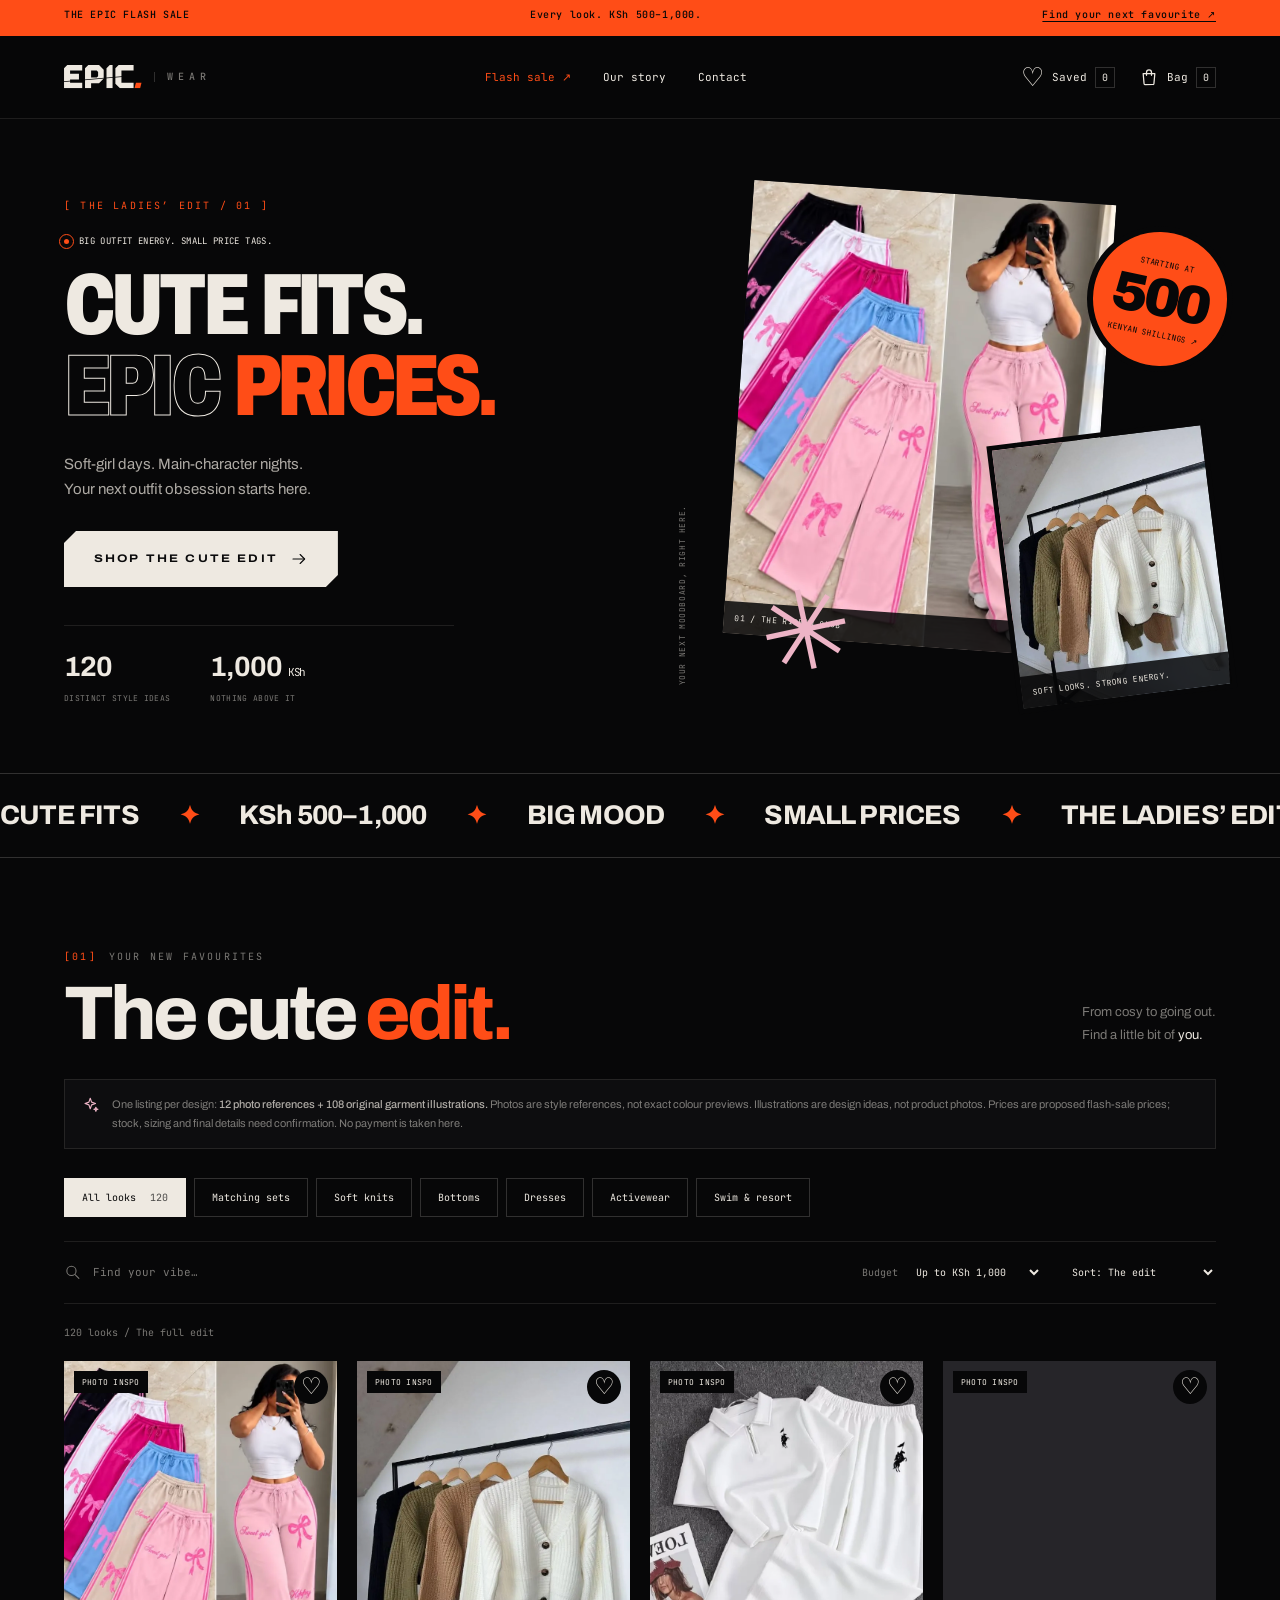
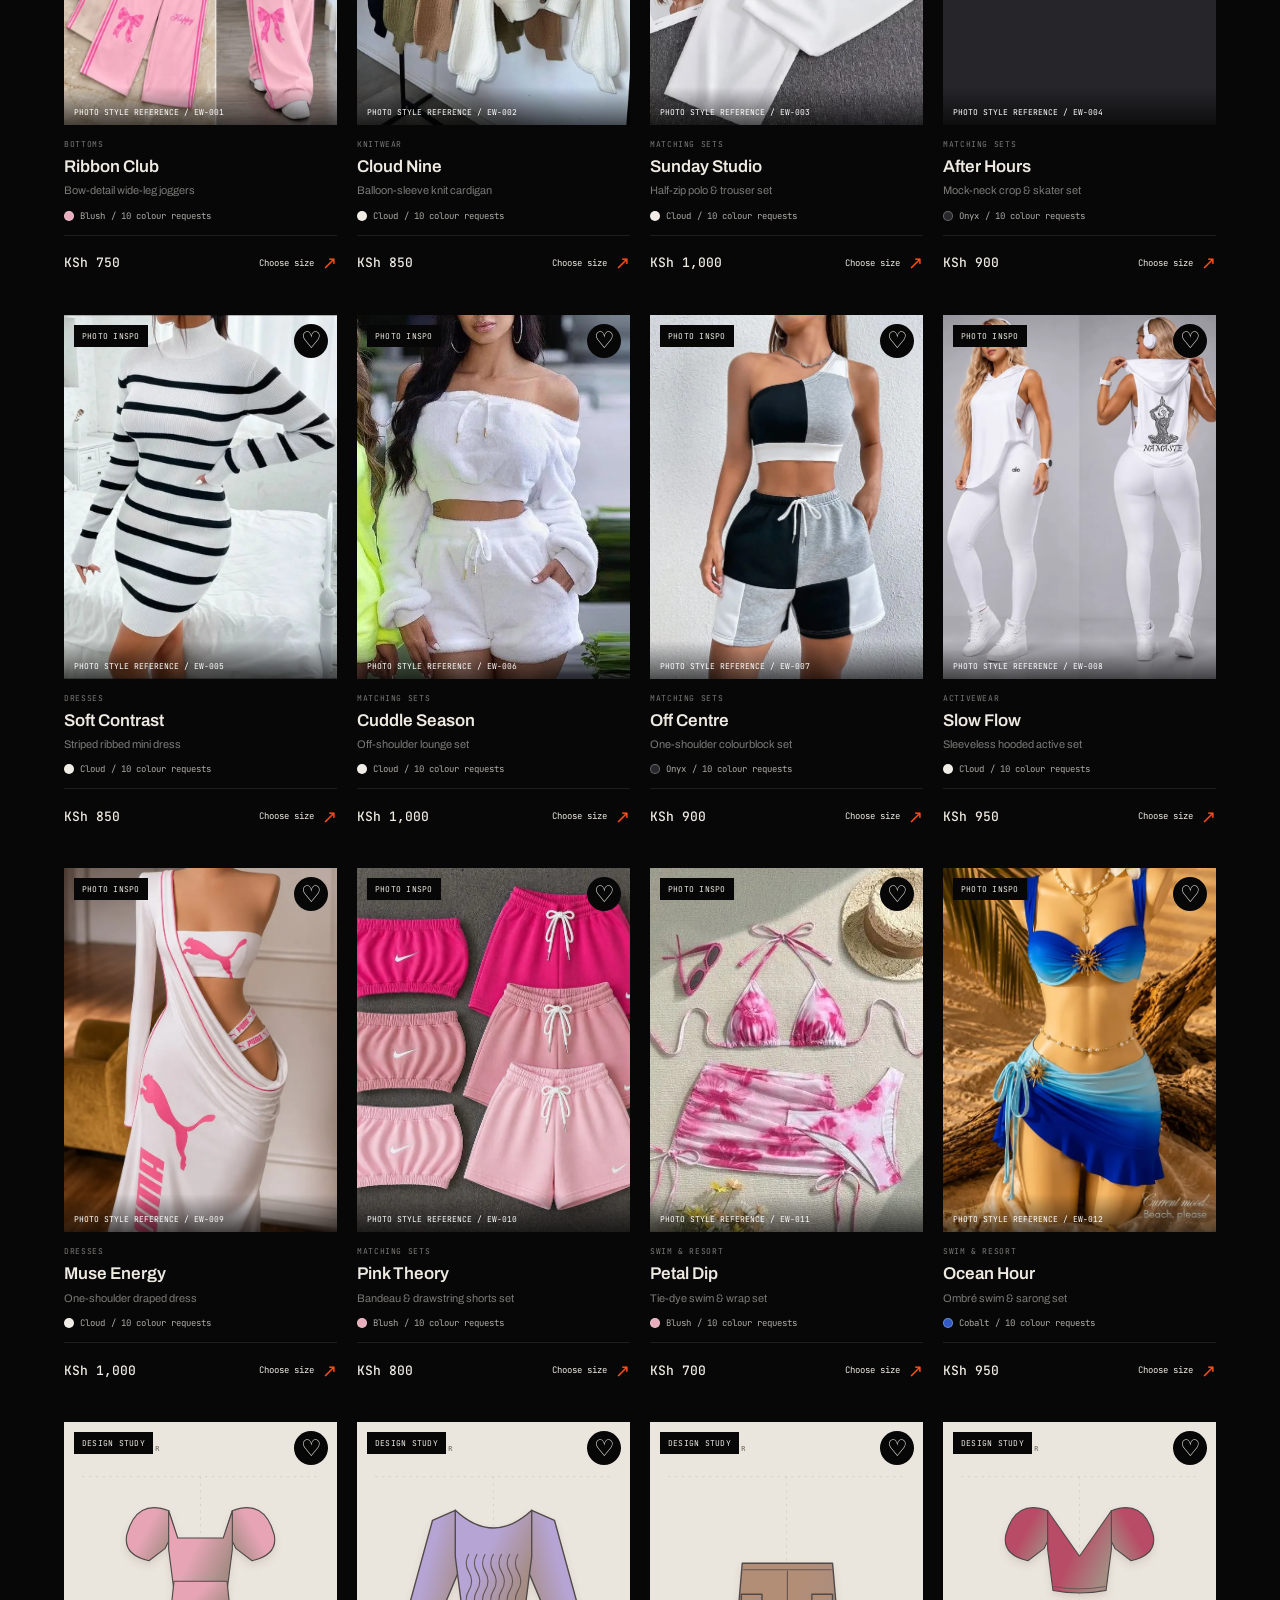
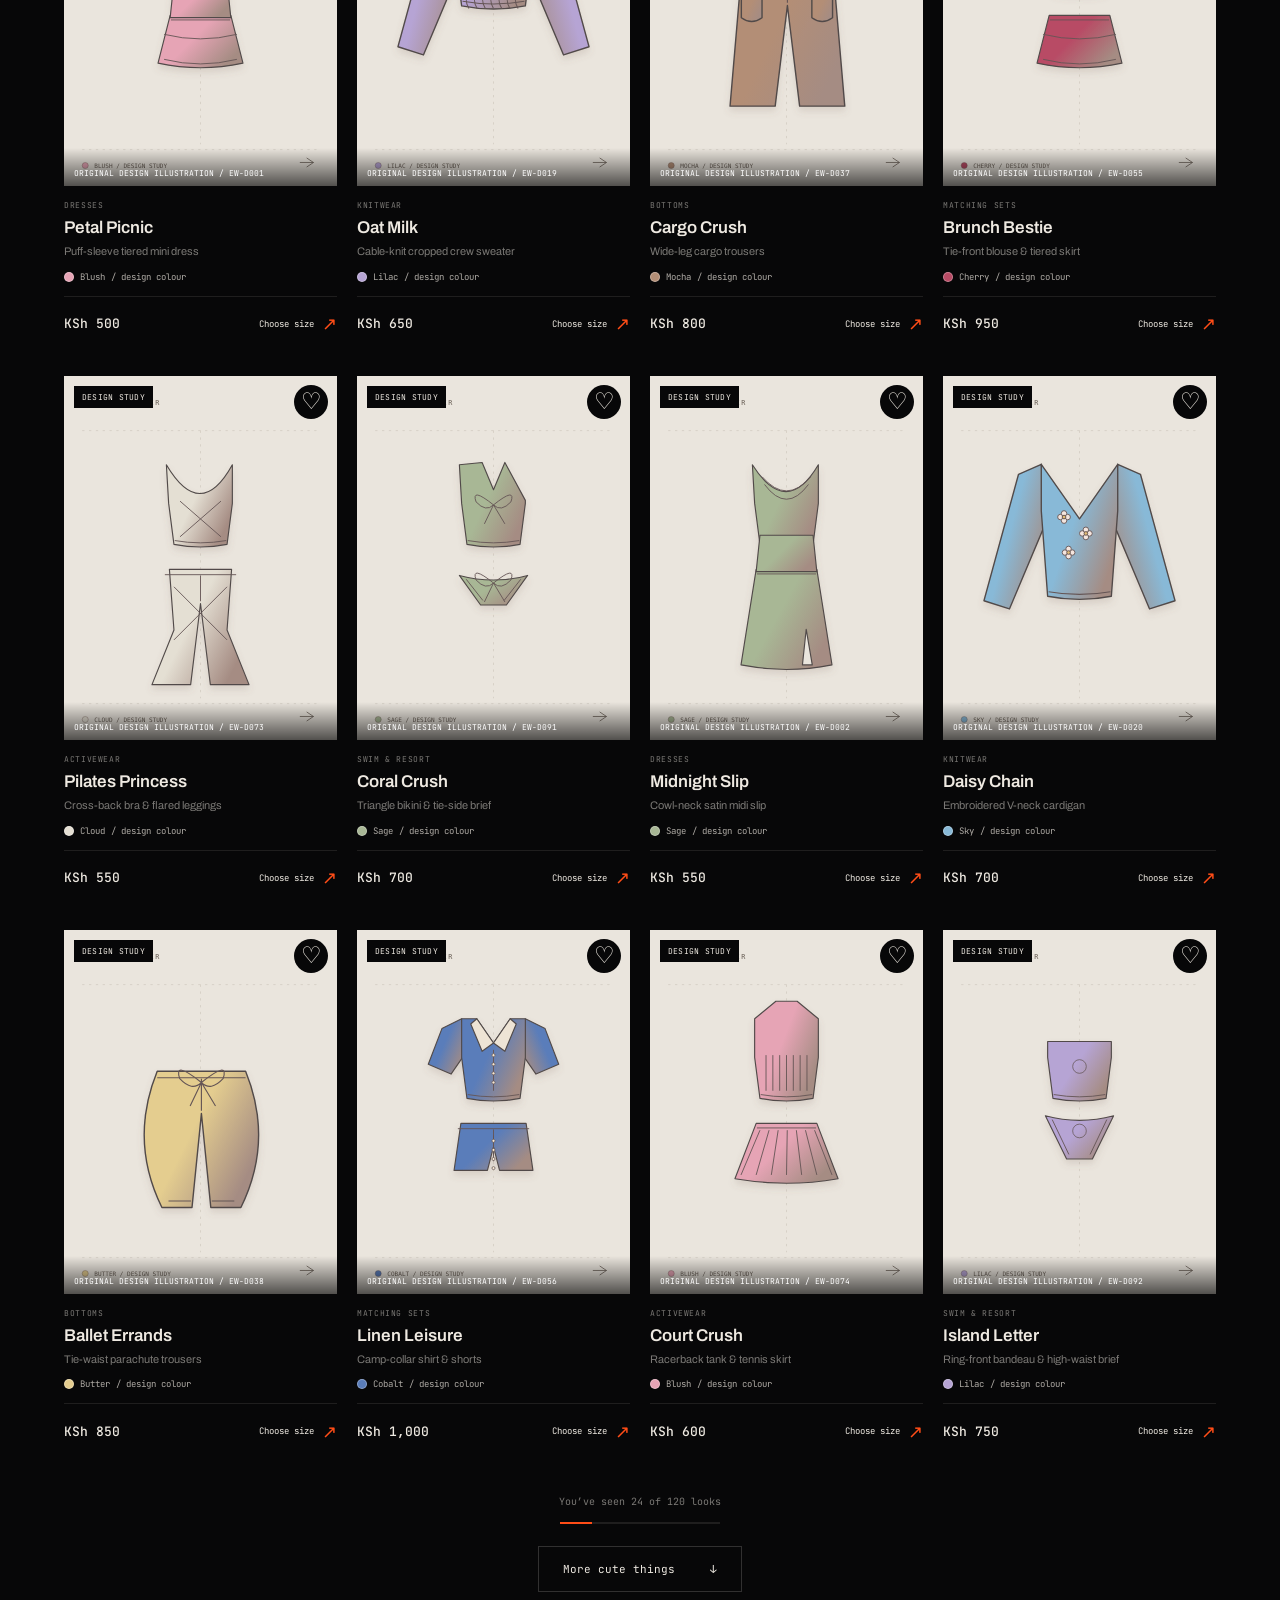
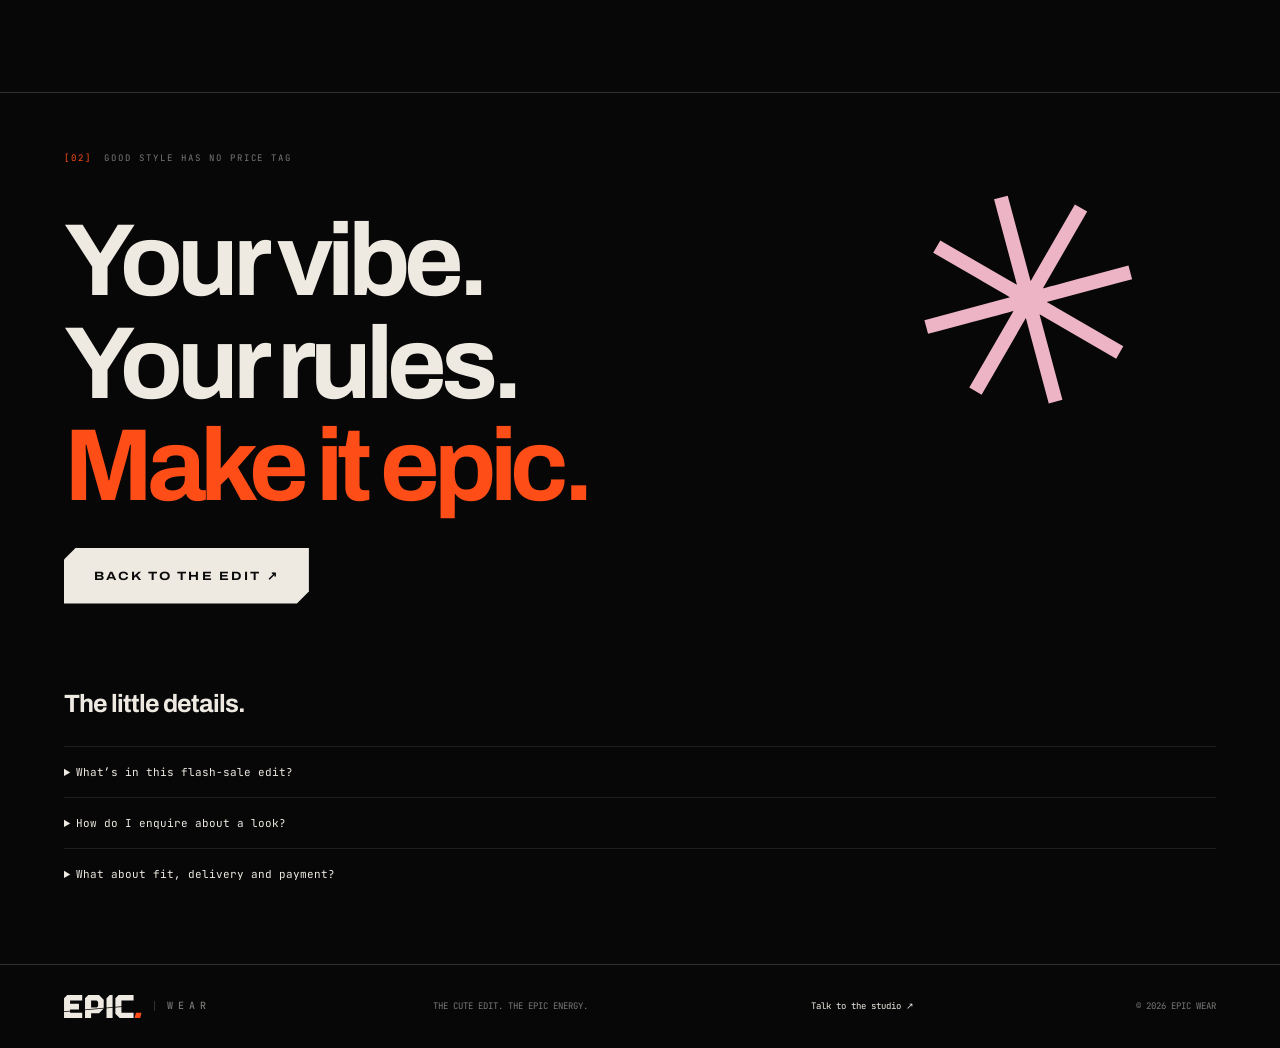
==== flash-sale.html @ 22444a65 "Build flash-sale edit with 120 distinct designs and grouped colour options Co-authored-by: arena-age" ====
<!doctype html>
<html lang="en">
<head>
<meta charset="utf-8"><meta name="viewport" content="width=device-width, initial-scale=1, viewport-fit=cover">
<title>Flash Sale — The Cute Edit | EPIC WEAR</title>
<meta name="description" content="Meet The Cute Edit: 120 distinct ladies’ outfit inspirations, all KSh 500–1,000. Matching sets, soft knits, dresses and sunshine-ready looks by EPIC WEAR.">
<meta name="theme-color" content="#070708"><meta name="color-scheme" content="dark">
<meta property="og:title" content="The Cute Edit — EPIC WEAR Flash Sale"><meta property="og:description" content="Big outfit energy. Small price tags. Explore 120 distinct styles from KSh 500 to 1,000."><meta property="og:image" content="assets/img/sale/inspo-1.webp">
<link rel="icon" href="assets/favicon.svg" type="image/svg+xml">
<link rel="preload" href="assets/fonts/archivo-variable.woff2" as="font" type="font/woff2" crossorigin>
<link rel="preload" href="assets/fonts/jetbrains-mono-400.woff2" as="font" type="font/woff2" crossorigin>
<link rel="stylesheet" href="assets/css/style.css"><link rel="stylesheet" href="assets/css/flash-sale.css">
<script src="assets/js/flash-sale.js" defer></script>
</head>
<body class="sale-page">
<a class="skip-link" href="#shop">Skip to the collection</a>
<svg class="sprite" aria-hidden="true" focusable="false" width="0" height="0">
  <defs>
    <!-- EPIC glyphs: angular slab letters with a signature top-left chamfer -->
    <path id="g-e" fill="currentColor" d="M14 0H78V24H26V38H64V62H26V76H78V100H0V14Z"/>
    <path id="g-p" fill="currentColor" fill-rule="evenodd" d="M104 0H150L170 20V58L150 78H116V100H90V14Z M116 24V54H140L146 48V30L140 24Z"/>
    <path id="g-i" fill="currentColor" d="M196 0H208V100H182V14Z"/>
    <path id="g-c" fill="currentColor" d="M234 0H298V24H246V76H298V100H240L220 80V14Z"/>
    <path id="g-dot" d="M308 76H332L326 100H302Z"/>

    <!-- The diagonal "cut" that slices through the wordmark -->
    <mask id="epic-cut" maskUnits="userSpaceOnUse" x="-20" y="-20" width="380" height="140">
      <rect x="-20" y="-20" width="380" height="140" fill="#fff"/>
      <path d="M-20 71L352 39V42.2L-20 74.2Z" fill="#000"/>
    </mask>
    <!-- Glyph-shaped mask used for the light sweep -->
    <mask id="epic-glyphs" maskUnits="userSpaceOnUse" x="-20" y="-20" width="380" height="140">
      <g color="#fff"><use href="#g-e"/><use href="#g-p"/><use href="#g-i"/><use href="#g-c"/></g>
    </mask>
    <linearGradient id="epic-sweep-grad" x1="0" y1="0" x2="1" y2="0">
      <stop offset="0" stop-color="#fff" stop-opacity="0"/>
      <stop offset=".5" stop-color="#fff" stop-opacity=".95"/>
      <stop offset="1" stop-color="#fff" stop-opacity="0"/>
    </linearGradient>

    <symbol id="epic-logo" viewBox="0 0 334 100">
      <g mask="url(#epic-cut)"><use href="#g-e"/><use href="#g-p"/><use href="#g-i"/><use href="#g-c"/></g>
      <use href="#g-dot" fill="#FF4D17"/>
    </symbol>
  </defs>

  <!-- ICON SYSTEM · 24px grid · 1.5 stroke · rounded joins -->
  <symbol id="i-bag" viewBox="0 0 24 24"><path d="M5 8h14l-1.1 12.1a1 1 0 0 1-1 .9H7.1a1 1 0 0 1-1-.9L5 8Z"/><path d="M9 10V6.5a3 3 0 0 1 6 0V10"/></symbol>
  <symbol id="i-shirt" viewBox="0 0 24 24"><path d="M8.5 3.5 4 5.5 2 10l3 1.5 1.5-1V20.5h11V10.5l1.5 1 3-1.5-2-4.5-4.5-2c-.4 1.6-1.8 2.8-3.5 2.8S8.9 5.1 8.5 3.5Z"/></symbol>
  <symbol id="i-bell" viewBox="0 0 24 24"><path d="M6 16.5V11a6 6 0 1 1 12 0v5.5l1.5 2h-15l1.5-2Z"/><path d="M10 20.5a2 2 0 0 0 4 0"/></symbol>
  <symbol id="i-mail" viewBox="0 0 24 24"><rect x="3" y="5" width="18" height="14" rx="1.5"/><path d="m3.5 6.5 8.5 6.5 8.5-6.5"/></symbol>
  <symbol id="i-phone" viewBox="0 0 24 24"><rect x="6.5" y="2.5" width="11" height="19" rx="2.2"/><path d="M10.5 18.5h3"/></symbol>
  <symbol id="i-pin" viewBox="0 0 24 24"><path d="M12 21s-7-6.2-7-12a7 7 0 0 1 14 0c0 5.8-7 12-7 12Z"/><circle cx="12" cy="9" r="2.5"/></symbol>
  <symbol id="i-cart" viewBox="0 0 24 24"><path d="M2.5 3.5h2.8l2.4 11.5h10.6l2.2-8H6.1"/><circle cx="9" cy="19.5" r="1.3"/><circle cx="17" cy="19.5" r="1.3"/></symbol>
  <symbol id="i-spark" viewBox="0 0 24 24"><path d="m11 3 1.8 5.2L18 10l-5.2 1.8L11 17l-1.8-5.2L4 10l5.2-1.8L11 3Z"/><path d="m18.5 15 .7 2 2 .7-2 .7-.7 2-.7-2-2-.7 2-.7.7-2Z"/></symbol>
  <symbol id="i-arrow" viewBox="0 0 24 24"><path d="M4 12h15"/><path d="m13.5 6 6 6-6 6"/></symbol>
  <symbol id="i-arrow-up" viewBox="0 0 24 24"><path d="M12 20V5"/><path d="m6 10.5 6-6 6 6"/></symbol>
  <symbol id="i-close" viewBox="0 0 24 24"><path d="M5 5l14 14M19 5 5 19"/></symbol>
  <symbol id="i-check" viewBox="0 0 24 24"><path d="m5 12.5 4.5 4.5L19 7.5"/></symbol>
  <symbol id="i-instagram" viewBox="0 0 24 24"><rect x="3" y="3" width="18" height="18" rx="5"/><circle cx="12" cy="12" r="4"/><circle cx="17.3" cy="6.7" r=".6" fill="currentColor"/></symbol>
  <symbol id="i-tiktok" viewBox="0 0 24 24"><path d="M14 3v11.5a3.5 3.5 0 1 1-3.5-3.5"/><path d="M14 3c.5 2.7 2.4 4.5 5 4.7"/></symbol>
  <symbol id="i-facebook" viewBox="0 0 24 24"><path d="M14.5 21v-8h2.7l.4-3.2h-3.1V7.9c0-.9.3-1.6 1.6-1.6h1.7V3.4a22 22 0 0 0-2.5-.1c-2.5 0-4.1 1.5-4.1 4.2v2.3H8.4V13h2.8v8"/></symbol>
  <symbol id="i-x" viewBox="0 0 24 24"><path d="M4 4h4.4L20 20h-4.4L4 4Z"/><path d="M19.6 4l-6.5 7.1M10.9 12.9 4.4 20"/></symbol>
</svg>
<div class="sale-announcement" role="region" aria-label="Flash sale announcement"><span>THE EPIC FLASH SALE</span><span>Every look. KSh 500–1,000.</span><a href="#shop">Find your next favourite ↗</a></div>
<header class="sale-nav">
 <div class="container sale-nav__inner">
  <a href="index.html" class="nav__logo" aria-label="EPIC WEAR home"><svg class="nav__mark" viewBox="0 0 334 100" aria-hidden="true"><use href="#epic-logo"/></svg><span class="nav__wear">WEAR</span></a>
  <nav aria-label="Primary"><a class="active" href="#shop">Flash sale <span>↗</span></a><a href="index.html#about">Our story</a><a href="index.html#contact">Contact</a></nav>
  <div class="sale-nav__actions"><button id="savedToggle" disabled aria-labelledby="savedLabel savedCount" aria-pressed="false"><span aria-hidden="true">♡</span><span class="action-label" id="savedLabel">Saved</span> <span id="savedCount">0</span></button><button id="bagOpen" disabled aria-haspopup="dialog"><svg class="icon" aria-hidden="true"><use href="#i-bag"/></svg><span class="action-label">Bag</span><span id="bagCount">0</span></button></div>
 </div>
</header>
<main>
<section class="sale-hero container" aria-labelledby="saleTitle">
 <div class="sale-hero__copy">
  <p class="eyebrow"><span>[ THE LADIES’ EDIT / 01 ]</span></p>
  <div class="sale-kicker"><span class="pulse-dot" aria-hidden="true"></span> BIG OUTFIT ENERGY. SMALL PRICE TAGS.</div>
  <h1 id="saleTitle">CUTE FITS.<br><span class="outline">EPIC</span> <em>PRICES.</em></h1>
  <p class="sale-hero__text">Soft-girl days. Main-character nights.<br>Your next outfit obsession starts here.</p>
  <a class="btn btn--primary" href="#shop"><span class="btn__inner">Shop the cute edit <svg class="icon" aria-hidden="true"><use href="#i-arrow"/></svg></span></a>
  <div class="hero-facts"><div><strong data-catalog-count>120</strong><span>DISTINCT STYLE IDEAS</span></div><div><strong>1,000<span> KSh</span></strong><span>NOTHING ABOVE IT</span></div></div>
 </div>
 <div class="sale-hero__visual" role="group" aria-label="Outfit inspiration from the cute edit">
  <figure class="hero-photo hero-photo--main"><img src="assets/img/sale/inspo-1.webp" alt="Pink bow-detail wide-leg joggers outfit inspiration" fetchpriority="high" width="736" height="920"><figcaption>01 / THE RIBBON CLUB</figcaption></figure>
  <figure class="hero-photo hero-photo--small"><img src="assets/img/sale/inspo-2.webp" alt="Soft cropped knit cardigans in neutral tones" width="736" height="981"><figcaption>SOFT LOOKS. STRONG ENERGY.</figcaption></figure>
  <div class="price-stamp"><span>STARTING AT</span><strong>500</strong><span>KENYAN SHILLINGS ↗</span></div>
  <span class="visual-note">YOUR NEXT MOODBOARD, RIGHT HERE.</span>
  <span class="hero-star" aria-hidden="true">✳</span>
 </div>
</section>
<div class="sale-ticker" role="img" aria-label="All looks KSh 500 to 1,000"><div aria-hidden="true">CUTE FITS <b>✦</b> KSh 500–1,000 <b>✦</b> BIG MOOD <b>✦</b> SMALL PRICES <b>✦</b> THE LADIES’ EDIT <b>✦</b> CUTE FITS <b>✦</b> KSh 500–1,000 <b>✦</b> BIG MOOD <b>✦</b> SMALL PRICES <b>✦</b></div></div>
<section class="sale-shop container" id="shop" aria-labelledby="shopTitle">
 <div class="shop-heading"><div><p class="eyebrow"><span>[01]</span> YOUR NEW FAVOURITES</p><h2 id="shopTitle">The cute <em>edit.</em></h2></div><p>From cosy to going out.<br>Find a little bit of <span>you.</span></p></div>
 <div class="shop-disclosure"><svg class="icon" aria-hidden="true"><use href="#i-spark"/></svg><p>One listing per design: <strong>12 photo references + 108 original garment illustrations.</strong> Photos are style references, not exact colour previews. Illustrations are design ideas, not product photos. Prices are proposed flash-sale prices; stock, sizing and final details need confirmation. No payment is taken here.</p></div>
 <div class="category-tabs" role="group" aria-label="Filter by category">
  <button data-category="All" class="selected" aria-pressed="true">All looks <span data-catalog-count>120</span></button><button data-category="Matching sets" aria-pressed="false">Matching sets</button><button data-category="Knitwear" aria-pressed="false">Soft knits</button><button data-category="Bottoms" aria-pressed="false">Bottoms</button><button data-category="Dresses" aria-pressed="false">Dresses</button><button data-category="Activewear" aria-pressed="false">Activewear</button><button data-category="Swim & resort" aria-pressed="false">Swim & resort</button>
 </div>
 <div class="shop-toolbar">
  <label class="search-box"><svg class="icon" viewBox="0 0 24 24" aria-hidden="true"><circle cx="10.5" cy="10.5" r="6.5"/><path d="m16 16 5 5"/></svg><span class="sr-only">Search looks or colours</span><input type="search" id="search" placeholder="Find your vibe…" autocomplete="off"></label>
  <label class="price-select"><span>Budget</span><select id="priceFilter"><option value="1000">Up to KSh 1,000</option><option value="750">Up to KSh 750</option><option value="500">KSh 500 only</option></select></label>
  <label class="sort-select"><span class="sr-only">Sort looks</span><select id="sort"><option value="featured">Sort: The edit</option><option value="price-asc">Price: low to high</option><option value="price-desc">Price: high to low</option><option value="name">Name: A–Z</option></select></label>
 </div>
 <div class="results-line"><p id="resultsCount" role="status">Loading the cute edit…</p><button id="resetFilters" hidden>Clear filters ↗</button></div>
 <div class="product-grid" id="productGrid" aria-busy="true"></div>
 <div class="empty-state" id="emptyState" hidden><span aria-hidden="true">♡</span><h3>No looks here. Yet.</h3><p>Try another colour, loosen your budget or reset the filters.</p><button class="sale-button" id="emptyReset">Explore all looks ↗</button></div>
 <div id="catalogError" class="empty-state" hidden><h3>The edit couldn’t load.</h3><p>Please check your connection and try again.</p><button id="retryCatalog" class="sale-button">Try again ↗</button></div>
 <noscript><p class="shop-disclosure">Enable JavaScript to browse and filter the 120-option edit. <a href="assets/data/flash-sale.json">View the full catalogue data</a> instead.</p></noscript>
 <div class="load-more"><p id="shownCount"></p><div class="load-track"><span id="loadProgress"></span></div><button id="loadMore" class="sale-button">More cute things <span>↓</span></button></div>
</section>
<section class="sale-end container"><p class="eyebrow"><span>[02]</span> GOOD STYLE HAS NO PRICE TAG</p><h2>Your vibe.<br>Your rules.<br><em>Make it epic.</em></h2><a href="#shop" class="btn btn--primary"><span class="btn__inner">Back to the edit ↗</span></a><span class="end-star" aria-hidden="true">✳</span></section>
<section class="sale-faq container" aria-labelledby="faqTitle"><h2 id="faqTitle">The little details.</h2>
<details><summary>What’s in this flash-sale edit?</summary><p>120 distinct design listings: 12 supplied photo references and 108 original illustrated garments, inspired by the moodboard. Colour requests live inside each style instead of appearing as duplicate cards. Every listed price is between KSh 500 and KSh 1,000. Each listing has its own image. The additional illustrations show proposed cuts and details, not existing inventory. Photo references do not show every requested colour. Brand marks in reference photos are not a claim of brand affiliation or authenticity.</p></details>
<details><summary>How do I enquire about a look?</summary><p>Choose your size, add looks to your bag, then download or copy your enquiry. Share it with EPIC WEAR using the contact details on the main site. This is an inspiration catalogue, not a completed checkout or reservation.</p></details>
<details><summary>What about fit, delivery and payment?</summary><p>Sizes XS–XXL are request options, not a guarantee of availability. Ask the studio to confirm measurements, colours, stock, final price, delivery charges and payment arrangements before purchasing. No delivery fee is included in your bag subtotal.</p></details>
</section>
</main>
<footer class="sale-footer container"><a href="index.html" class="nav__logo" aria-label="EPIC WEAR home"><svg class="nav__mark" viewBox="0 0 334 100" aria-hidden="true"><use href="#epic-logo"/></svg><span class="nav__wear">WEAR</span></a><p>THE CUTE EDIT. THE EPIC ENERGY.</p><a href="index.html#contact">Talk to the studio ↗</a><span>© <span id="saleYear">2026</span> EPIC WEAR</span></footer>
<dialog id="productDialog" class="product-dialog" aria-labelledby="detailName"><button class="dialog-close" data-dismiss aria-label="Close product details">×</button><div id="productDetail"></div></dialog>
<dialog id="bagDialog" class="bag-dialog" aria-labelledby="bagTitle"><div class="bag-header"><div><p class="eyebrow">YOUR LITTLE OBSESSIONS</p><h2 id="bagTitle">The bag<span>.</span></h2></div><button class="dialog-close" data-dismiss aria-label="Close bag">×</button></div><div id="bagItems"></div><div id="bagSummary"></div></dialog>
<div id="toast" class="sale-toast" role="status"></div>
</body></html>
---- assets/css/style.css ----
/* ==========================================================================
   EPIC WEAR — Coming Soon
   Premium dark streetwear teaser. No framework, no build step.
   ========================================================================== */

/* ---------- Self-hosted fonts (Archivo variable: wght 100–900, wdth 62–125) ---------- */
@font-face {
  font-family: "Archivo";
  src: url("../fonts/archivo-variable.woff2") format("woff2-variations"), url("../fonts/archivo-variable.woff2") format("woff2");
  font-weight: 100 900;
  font-stretch: 62% 125%;
  font-style: normal;
  font-display: swap;
}
@font-face {
  font-family: "JetBrains Mono";
  src: url("../fonts/jetbrains-mono-400.woff2") format("woff2");
  font-weight: 400; font-style: normal; font-display: swap;
}
@font-face {
  font-family: "JetBrains Mono";
  src: url("../fonts/jetbrains-mono-500.woff2") format("woff2");
  font-weight: 500; font-style: normal; font-display: swap;
}

:root {
  --bg: #070708;
  --bg-2: #0d0d0f;
  --bg-3: #141417;
  --ink: #eee9e1;
  --ink-2: rgba(238, 233, 225, 0.72);
  --muted: rgba(238, 233, 225, 0.5);
  --faint: rgba(238, 233, 225, 0.22);
  --line: rgba(238, 233, 225, 0.1);
  --line-2: rgba(238, 233, 225, 0.18);
  --ember: #ff4d17;
  --ember-soft: rgba(255, 77, 23, 0.16);

  --f-display: "Archivo", "Helvetica Neue", Arial, sans-serif;
  --f-mono: "JetBrains Mono", ui-monospace, "SFMono-Regular", Menlo, monospace;

  --ease-out: cubic-bezier(0.16, 1, 0.3, 1);
  --ease-io: cubic-bezier(0.76, 0, 0.24, 1);
  --ease-cine: cubic-bezier(0.65, 0, 0.15, 1);

  --pad: clamp(20px, 5vw, 64px);
  --nav-h: 84px;
  --chamfer: 12px;
}

/* ---------- Reset ---------- */
*, *::before, *::after { box-sizing: border-box; }
html { -webkit-text-size-adjust: 100%; scroll-behavior: smooth; scroll-padding-top: 72px; }
html, body { overflow-x: clip; }
body {
  margin: 0;
  background: var(--bg);
  color: var(--ink);
  font-family: var(--f-display);
  font-size: 16px;
  line-height: 1.6;
  -webkit-font-smoothing: antialiased;
  -moz-osx-font-smoothing: grayscale;
  text-rendering: optimizeLegibility;
}
html.is-loading, html.is-loading body { overflow: hidden; }
img, svg { display: block; max-width: 100%; }
a { color: inherit; text-decoration: none; }
button { font: inherit; color: inherit; background: none; border: 0; padding: 0; cursor: pointer; }
input { font: inherit; color: inherit; }
h1, h2, h3, p { margin: 0; }
::selection { background: var(--ember); color: #0a0a0a; }
:focus-visible { outline: 1px solid var(--ember); outline-offset: 4px; }

.sprite { position: absolute; width: 0; height: 0; overflow: hidden; pointer-events: none; }
.sr-only {
  position: absolute !important; width: 1px; height: 1px; padding: 0; margin: -1px;
  overflow: hidden; clip: rect(0 0 0 0); white-space: nowrap; border: 0;
}
.container { width: 100%; max-width: 1360px; margin: 0 auto; padding: 0 var(--pad); }

.icon {
  width: 20px; height: 20px; flex: none;
  fill: none; stroke: currentColor; stroke-width: 1.5;
  stroke-linecap: round; stroke-linejoin: round;
  transition: transform 0.5s var(--ease-out);
}

/* ==========================================================================
   LOADER
   ========================================================================== */
.loader {
  position: fixed; inset: 0; z-index: 150;
  display: grid; place-items: center;
  color: var(--ink);
  overflow: hidden;
}
.no-js .loader { display: none; }
.loader::before {
  content: ""; position: absolute; inset: 0;
  background:
    radial-gradient(60% 50% at 50% 50%, #111114 0%, #060607 70%),
    #050506;
  transition: opacity 0.9s var(--ease-cine);
}
.loader.is-leaving::before { opacity: 0; }
.loader.is-leaving .loader__particles,
.loader.is-leaving .loader__streaks,
.loader.is-leaving .loader__beam,
.loader.is-leaving .loader__corner { opacity: 0; transition: opacity 0.5s ease; }
.loader.is-done { display: none; }

.loader__beam {
  position: absolute; left: 50%; top: 50%;
  width: 140vmax; height: 140vmax;
  translate: -50% -50%;
  background: conic-gradient(from 0deg, transparent 0 40%, rgba(238, 233, 225, 0.05) 46%, transparent 52% 90%, rgba(255, 77, 23, 0.04) 95%, transparent);
  animation: spin 14s linear infinite;
  opacity: 0; transition: opacity 1.2s ease;
}
.loader.is-started .loader__beam { opacity: 1; }
.loader__particles { position: absolute; inset: 0; width: 100%; height: 100%; }
.loader__streaks { position: absolute; inset: 0; pointer-events: none; }

.loader__streaks i {
  position: absolute; left: 0; height: 1px; width: 38vw;
  background: linear-gradient(90deg, transparent, rgba(238, 233, 225, 0.55), transparent);
  translate: -40vw 0;
  opacity: 0;
  animation: streak 2.8s var(--ease-io) infinite;
}
.loader__streaks i:nth-child(1) { top: 22%; animation-delay: 0.3s; }
.loader__streaks i:nth-child(2) { top: 64%; animation-delay: 1.1s; width: 24vw; }
.loader__streaks i:nth-child(3) { top: 41%; animation-delay: 1.9s; width: 30vw; background: linear-gradient(90deg, transparent, rgba(255, 77, 23, 0.6), transparent); }
.loader__streaks i:nth-child(4) { top: 83%; animation-delay: 0.7s; width: 18vw; }
@keyframes streak {
  0% { translate: -40vw 0; opacity: 0; }
  15% { opacity: 1; }
  60% { opacity: 0.7; }
  100% { translate: 120vw 0; opacity: 0; }
}

.loader__corner {
  position: absolute; top: calc(24px + env(safe-area-inset-top));
  font: 500 11px/1.6 var(--f-mono); letter-spacing: 0.18em; text-transform: uppercase;
  color: var(--ink-2);
  opacity: 0; transition: opacity 1s ease 0.4s;
}
.loader__corner span { color: var(--muted); }
.loader__corner--tl { left: var(--pad); }
.loader__corner--tr { right: var(--pad); text-align: right; }
.loader.is-started .loader__corner { opacity: 1; }

.loader__stage {
  position: relative;
  width: min(74vw, 400px);
  aspect-ratio: 1;
  display: grid; place-items: center;
  transform-origin: 50% 50%;
  will-change: transform;
}
.loader__ring {
  position: absolute; inset: 0; width: 100%; height: 100%;
  overflow: visible;
  opacity: 0; scale: 0.92;
  transition: opacity 0.8s ease, scale 1.2s var(--ease-out);
}
.loader.is-started .loader__ring { opacity: 1; scale: 1; }
.loader.is-complete .loader__ring { opacity: 0; scale: 1.25; transition: opacity 0.7s ease, scale 1s var(--ease-out); }
.loader__ring circle { fill: none; }
.ring-track { stroke: rgba(238, 233, 225, 0.08); stroke-width: 0.6; }
.ring-progress {
  stroke: var(--ink); stroke-width: 0.9; stroke-linecap: round;
  stroke-dasharray: 100; stroke-dashoffset: 100;
  transform: rotate(-90deg); transform-origin: 100px 100px;
}
.ring-spin { transform-origin: 100px 100px; animation: spin 1.6s linear infinite; }
.ring-arc { stroke: var(--ember); stroke-width: 1.2; stroke-linecap: round; stroke-dasharray: 9 91; }
.ring-ticks { stroke: rgba(238, 233, 225, 0.14); stroke-width: 2.5; stroke-dasharray: 0.15 1.5167; }

.epic-svg { overflow: visible; color: var(--ink); }
.loader__logo {
  position: relative;
  width: 58%;
  transform-origin: 50% 50%;
  transition: scale 0.8s var(--ease-cine), filter 0.8s ease;
}
.loader__logo .ll {
  opacity: 0;
  transform-box: fill-box; transform-origin: 50% 100%;
  transform: translateY(26px) scaleY(1.08);
  filter: blur(6px);
  transition: opacity 0.7s var(--ease-out), transform 0.8s var(--ease-out), filter 0.8s var(--ease-out);
}
.loader__logo .ll.on { opacity: 1; transform: none; filter: blur(0); }
.loader__logo .ll--dot { transform: translateX(-30px); }
.loader__logo .ll--dot.on { transform: none; }
.loader.is-complete .loader__logo {
  scale: 1.12;
  filter: drop-shadow(0 0 22px rgba(238, 233, 225, 0.28));
}
.loader.is-leaving .loader__logo { filter: drop-shadow(0 0 0 rgba(238, 233, 225, 0)); }
.epic-sweep { transform: translateX(0); }
.loader.is-complete .epic-sweep { animation: sweep 1s var(--ease-io) 0.15s both; }
@keyframes sweep { from { transform: translateX(0); } to { transform: translateX(520px); } }

.loader__meta {
  position: absolute; left: 50%; bottom: calc(clamp(40px, 9vh, 88px) + env(safe-area-inset-bottom));
  translate: -50% 0;
  width: min(320px, 78vw);
  text-align: center;
  opacity: 0; transition: opacity 0.8s ease 0.2s;
}
.loader.is-started .loader__meta { opacity: 1; }
.loader.is-complete .loader__meta { opacity: 0; transition-delay: 0s; }
.loader__brand {
  font: 800 13px/1 var(--f-display); font-stretch: 125%;
  letter-spacing: 0.42em; margin-bottom: 10px; padding-left: 0.42em;
}
.loader__status {
  font: 400 11px/1 var(--f-mono); letter-spacing: 0.16em; text-transform: uppercase;
  color: var(--muted);
}
.loader__status b { color: var(--ink); font-weight: 500; display: inline-block; min-width: 3ch; text-align: right; font-variant-numeric: tabular-nums; }
.dots i { font-style: normal; animation: dot 1.2s infinite; }
.dots i:nth-child(2) { animation-delay: 0.2s; }
.dots i:nth-child(3) { animation-delay: 0.4s; }
@keyframes dot { 0%, 100% { opacity: 0.2; } 50% { opacity: 1; } }
.loader__bar {
  position: relative; height: 1px; margin-top: 16px;
  background: rgba(238, 233, 225, 0.12); overflow: hidden;
}
.loader__bar i {
  position: absolute; inset: 0;
  background: linear-gradient(90deg, var(--ink), var(--ember));
  transform-origin: 0 50%; transform: scaleX(0);
}
.loader__bar::after {
  content: ""; position: absolute; top: 0; bottom: 0; width: 30%;
  background: linear-gradient(90deg, transparent, rgba(255, 255, 255, 0.9), transparent);
  animation: barshine 1.4s linear infinite;
}
@keyframes barshine { from { translate: -100% 0; } to { translate: 400% 0; } }

@keyframes spin { to { rotate: 360deg; } }
.ring-spin { animation-name: spin-t; }
@keyframes spin-t { to { transform: rotate(360deg); } }

/* ==========================================================================
   AMBIENT BACKGROUND
   ========================================================================== */
.bg { position: fixed; inset: 0; z-index: 0; pointer-events: none; overflow: hidden; }
.bg > * { position: absolute; }

.bg__gradient { width: 70vmax; height: 70vmax; border-radius: 50%; will-change: transform; }
.bg__gradient--a {
  left: -20vmax; top: -25vmax;
  background: radial-gradient(closest-side, rgba(92, 88, 84, 0.2), transparent);
  animation: drift-a 38s ease-in-out infinite alternate;
}
.bg__gradient--b {
  right: -25vmax; top: 20vh;
  background: radial-gradient(closest-side, rgba(255, 77, 23, 0.075), transparent);
  animation: drift-b 46s ease-in-out infinite alternate;
}
.bg__gradient--c {
  left: 10vw; bottom: -40vmax;
  background: radial-gradient(closest-side, rgba(70, 72, 80, 0.18), transparent);
  animation: drift-a 52s ease-in-out infinite alternate-reverse;
}
@keyframes drift-a { to { transform: translate3d(18vw, 14vh, 0) scale(1.15); } }
@keyframes drift-b { to { transform: translate3d(-22vw, 10vh, 0) scale(0.9); } }

.bg__beam {
  top: -30vh; width: 26vw; height: 160vh;
  background: linear-gradient(90deg, transparent, rgba(238, 233, 225, 0.028) 45%, rgba(238, 233, 225, 0.04) 50%, rgba(238, 233, 225, 0.028) 55%, transparent);
  transform-origin: 50% 0;
}
.bg__beam--1 { left: 18vw; rotate: 24deg; animation: beam 18s ease-in-out infinite alternate; }
.bg__beam--2 { left: 62vw; rotate: -18deg; width: 16vw; animation: beam 24s ease-in-out infinite alternate-reverse; opacity: 0.7; }
@keyframes beam { from { transform: rotate(-4deg); opacity: 0.6; } to { transform: rotate(5deg); opacity: 1; } }

.bg__fabric {
  inset: 0; opacity: 0.55;
  background:
    repeating-linear-gradient(45deg, rgba(255, 255, 255, 0.014) 0 1px, transparent 1px 4px),
    repeating-linear-gradient(-45deg, rgba(0, 0, 0, 0.18) 0 1px, transparent 1px 4px);
}

.bg__geo { inset: 0; }
.geo { position: absolute; border: 1px solid rgba(238, 233, 225, 0.05); }
.geo--sq1 { width: 46vmin; height: 46vmin; right: -8vmin; top: 12vh; animation: spin 140s linear infinite; }
.geo--sq2 { width: 18vmin; height: 18vmin; left: 6vw; bottom: 14vh; rotate: 45deg; animation: spin 90s linear infinite reverse; border-color: rgba(255, 77, 23, 0.07); }
.geo--line1, .geo--line2 { top: 0; bottom: 0; width: 0; border-width: 0 0 0 1px; border-color: rgba(238, 233, 225, 0.035); }
.geo--line1 { left: calc(var(--pad) + 0px); }
.geo--line2 { right: var(--pad); }
.geo--circle {
  left: 50%; top: 46vh; width: 84vmin; height: 84vmin; translate: -50% -50%;
  border-radius: 50%; border: 1px dashed rgba(238, 233, 225, 0.045);
  animation: spin 200s linear infinite;
}

.bg__streak {
  top: 30%; left: 0; width: 45vw; height: 1px;
  background: linear-gradient(90deg, transparent, rgba(238, 233, 225, 0.35), transparent);
  rotate: -12deg; opacity: 0;
  animation: bg-streak 13s var(--ease-io) 4s infinite;
}
@keyframes bg-streak {
  0% { translate: -60vw 0; opacity: 0; }
  2% { opacity: 1; }
  10% { translate: 140vw 30vh; opacity: 0; }
  100% { translate: 140vw 30vh; opacity: 0; }
}

.bg__particles { inset: 0; width: 100%; height: 100%; }

.bg__light {
  left: 0; top: 0; width: 720px; height: 720px; margin: -360px 0 0 -360px;
  border-radius: 50%;
  background: radial-gradient(closest-side, rgba(255, 236, 220, 0.07), rgba(255, 120, 60, 0.02) 50%, transparent);
  opacity: 0; transition: opacity 0.6s ease;
  will-change: transform;
}
.has-cursor .bg__light.is-on { opacity: 1; }

.bg__grain {
  inset: -100%;
  width: 300%; height: 300%;
  opacity: 0.07;
  background-image: url("data:image/svg+xml,%3Csvg xmlns='http://www.w3.org/2000/svg' width='200' height='200'%3E%3Cfilter id='n'%3E%3CfeTurbulence type='fractalNoise' baseFrequency='.9' numOctaves='3' stitchTiles='stitch'/%3E%3CfeColorMatrix values='0 0 0 0 1 0 0 0 0 1 0 0 0 0 1 0 0 0 .9 0'/%3E%3C/filter%3E%3Crect width='100%25' height='100%25' filter='url(%23n)'/%3E%3C/svg%3E");
  animation: grain 1.2s steps(6) infinite;
}
@keyframes grain {
  0% { transform: translate(0, 0); }
  20% { transform: translate(-3%, 2%); }
  40% { transform: translate(2%, -4%); }
  60% { transform: translate(-4%, -1%); }
  80% { transform: translate(3%, 3%); }
  100% { transform: translate(-1%, 1%); }
}
.bg__vignette { inset: 0; background: radial-gradient(120% 90% at 50% 40%, transparent 50%, rgba(0, 0, 0, 0.65)); }

/* ==========================================================================
   CUSTOM CURSOR (fine pointers only — toggled by JS)
   ========================================================================== */
.cursor { display: none; }
.has-cursor .cursor { display: block; }
.has-cursor, .has-cursor * { cursor: none !important; }
.has-cursor input { cursor: text !important; }

.cursor__ring, .cursor__dot {
  position: fixed; left: 0; top: 0; z-index: 300;
  pointer-events: none; will-change: transform;
}
.cursor__dot {
  width: 6px; height: 6px; margin: -3px 0 0 -3px; border-radius: 50%;
  background: var(--ink);
  transition: opacity 0.3s ease, width 0.3s var(--ease-out), height 0.3s var(--ease-out), margin 0.3s var(--ease-out);
}
.cursor__ring { width: 40px; height: 40px; margin: -20px 0 0 -20px; }
.cursor__ring::before {
  content: ""; position: absolute; inset: 0; border-radius: 50%;
  border: 1px solid rgba(238, 233, 225, 0.45);
  transition: transform 0.45s var(--ease-out), background-color 0.35s ease, border-color 0.35s ease, box-shadow 0.45s ease;
}
.cursor__label {
  position: absolute; inset: 0; display: grid; place-items: center;
  font: 500 10px/1 var(--f-mono); letter-spacing: 0.2em; text-transform: uppercase;
  color: #0a0a0a; padding-left: 0.2em;
  opacity: 0; scale: 0.6;
  transition: opacity 0.3s ease, scale 0.45s var(--ease-out);
}
.cursor.is-hidden .cursor__ring, .cursor.is-hidden .cursor__dot { opacity: 0; }
.cursor.is-down .cursor__ring::before { transform: scale(0.8); }

.cursor.is-button .cursor__ring::before { transform: scale(1.9); background: rgba(238, 233, 225, 0.07); border-color: rgba(238, 233, 225, 0.25); }
.cursor.is-button .cursor__dot { width: 4px; height: 4px; margin: -2px 0 0 -2px; }

.cursor.is-link .cursor__ring::before { transform: scale(0.55); border-color: var(--ink); }
.cursor.is-link .cursor__dot { opacity: 0; }

.cursor.is-view .cursor__ring::before { transform: scale(2.3); background: var(--ink); border-color: var(--ink); }
.cursor.is-view .cursor__label { opacity: 1; scale: 1; }
.cursor.is-view .cursor__dot { opacity: 0; }

.cursor.is-logo .cursor__ring::before {
  transform: scale(1.5); border-color: rgba(255, 77, 23, 0.6);
  box-shadow: 0 0 24px rgba(255, 77, 23, 0.35), inset 0 0 12px rgba(255, 77, 23, 0.2);
}
.cursor.is-logo .cursor__dot { background: var(--ember); }

/* ==========================================================================
   BUTTONS & LINKS
   ========================================================================== */
.btn {
  --h: 56px;
  position: relative; display: inline-flex; align-items: center; justify-content: center;
  height: var(--h); padding: 0 30px; gap: 12px;
  font: 700 12px/1 var(--f-display); font-stretch: 118%;
  letter-spacing: 0.18em; text-transform: uppercase;
  clip-path: polygon(var(--chamfer) 0, 100% 0, 100% calc(100% - var(--chamfer)), calc(100% - var(--chamfer)) 100%, 0 100%, 0 var(--chamfer));
  transition: scale 0.5s var(--ease-out), translate 0.6s var(--ease-out), background-color 0.4s ease, color 0.4s ease;
  isolation: isolate;
  -webkit-tap-highlight-color: transparent;
}
.btn__inner { display: inline-flex; align-items: center; gap: 12px; transition: translate 0.6s var(--ease-out); }
.btn:hover { scale: 1.04; }
.btn:active { scale: 0.98; }
.btn .icon { width: 18px; height: 18px; }

.btn--primary { background: var(--ink); color: #0a0a0b; }
.btn--primary::before {
  content: ""; position: absolute; inset: 0; z-index: -1;
  background: var(--ember);
  transform: scaleX(0); transform-origin: 100% 50%;
  transition: transform 0.6s var(--ease-io);
}
.btn--primary:hover::before, .btn--primary:focus-visible::before { transform: scaleX(1); transform-origin: 0 50%; }
.btn--primary:focus-visible { outline: none; }

.btn--ghost { color: var(--ink); background: rgba(238, 233, 225, 0.03); }
.btn--ghost::after {
  content: ""; position: absolute; inset: 0; pointer-events: none;
  background:
    linear-gradient(var(--line-2), var(--line-2)) top / 100% 1px no-repeat,
    linear-gradient(var(--line-2), var(--line-2)) bottom / 100% 1px no-repeat,
    linear-gradient(var(--line-2), var(--line-2)) left / 1px 100% no-repeat,
    linear-gradient(var(--line-2), var(--line-2)) right / 1px 100% no-repeat;
  transition: opacity 0.4s ease;
}
.btn--ghost::before {
  content: ""; position: absolute; inset: 0; pointer-events: none;
  --diag: linear-gradient(135deg, transparent calc(50% - 0.6px), var(--line-2) calc(50% - 0.6px), var(--line-2) calc(50% + 0.6px), transparent calc(50% + 0.6px));
  background: var(--diag) top left / var(--chamfer) var(--chamfer) no-repeat, var(--diag) bottom right / var(--chamfer) var(--chamfer) no-repeat;
}
.btn--ghost:hover { background: rgba(238, 233, 225, 0.08); }
.btn--block { width: 100%; }

/* icon micro-interactions inside buttons */
.btn:hover .icon--arrow, .card:hover .icon--arrow, .contact__item:hover .icon--arrow { transform: translateX(5px); }
.btn:hover .icon--bell { animation: bell 0.8s var(--ease-out); }
.btn:hover .icon--spark { transform: rotate(90deg) scale(1.1); }

@keyframes bell {
  0% { transform: rotate(0); }
  15% { transform: rotate(16deg); }
  30% { transform: rotate(-14deg); }
  45% { transform: rotate(9deg); }
  60% { transform: rotate(-6deg); }
  75% { transform: rotate(3deg); }
  100% { transform: rotate(0); }
}
.icon--bell { transform-origin: 50% 12%; }

/* animated underline link */
.ulink { position: relative; display: inline-block; padding: 4px 0; }
.ulink::after {
  content: ""; position: absolute; left: 0; right: 0; bottom: 0; height: 1px;
  background: currentColor;
  transform: scaleX(0); transform-origin: 100% 50%;
  transition: transform 0.55s var(--ease-io);
}
.ulink:hover::after, .ulink.is-active::after { transform: scaleX(1); transform-origin: 0 50%; }

.pulse-dot {
  position: relative; width: 7px; height: 7px; border-radius: 50%;
  background: var(--ember); flex: none;
}
.pulse-dot::after {
  content: ""; position: absolute; inset: -5px; border-radius: 50%;
  border: 1px solid var(--ember);
  animation: pulse 2s var(--ease-out) infinite;
}
@keyframes pulse { 0% { scale: 0.3; opacity: 1; } 100% { scale: 1.6; opacity: 0; } }

/* ==========================================================================
   NAVIGATION
   ========================================================================== */
.nav {
  position: fixed; top: 0; left: 0; right: 0; z-index: 60;
  padding-top: env(safe-area-inset-top);
  transition: background-color 0.5s ease, backdrop-filter 0.5s ease, border-color 0.5s ease, translate 1s var(--ease-out), opacity 1s ease;
  border-bottom: 1px solid transparent;
}
.js .nav { translate: 0 -100%; opacity: 0; }
.is-revealing .nav { translate: 0 0; opacity: 1; transition-delay: 0.3s; }
.nav.is-scrolled {
  background: rgba(7, 7, 8, 0.62);
  -webkit-backdrop-filter: blur(14px) saturate(140%);
  backdrop-filter: blur(14px) saturate(140%);
  border-bottom-color: var(--line);
}
.nav__inner {
  max-width: 1360px; margin: 0 auto; padding: 0 var(--pad);
  height: var(--nav-h);
  display: grid; grid-template-columns: 1fr auto 1fr; align-items: center; gap: 24px;
  transition: height 0.5s var(--ease-out);
}
.nav.is-scrolled .nav__inner { height: 66px; }
.nav__logo { display: inline-flex; align-items: center; gap: 12px; justify-self: start; color: var(--ink); }
.nav__mark { width: 78px; height: auto; transition: filter 0.5s ease; }
.nav__logo:hover .nav__mark, .footer__logo:hover svg { filter: drop-shadow(0 0 14px rgba(238, 233, 225, 0.45)); }
.nav__wear {
  font: 500 10px/1 var(--f-mono); letter-spacing: 0.5em; color: var(--muted);
  padding-left: 12px; border-left: 1px solid var(--line-2);
}
.nav__links { display: flex; gap: clamp(20px, 3vw, 44px); }
.nav__links a {
  font: 500 12px/1 var(--f-display); font-stretch: 110%;
  letter-spacing: 0.16em; text-transform: uppercase; color: var(--ink-2);
  transition: color 0.3s ease;
}
.nav__links a:hover, .nav__links a.is-active { color: var(--ink); }
.nav__status {
  justify-self: end;
  display: inline-flex; align-items: center; gap: 12px;
  height: 38px; padding: 0 16px 0 14px;
  border: 1px solid var(--line-2); border-radius: 999px;
  font: 500 11px/1 var(--f-mono); letter-spacing: 0.16em; text-transform: uppercase;
  background: rgba(7, 7, 8, 0.4);
  transition: border-color 0.3s ease, background-color 0.3s ease;
}
.nav__status:hover { border-color: rgba(255, 77, 23, 0.5); background: var(--ember-soft); }

.nav__burger { display: none; width: 44px; height: 44px; position: relative; justify-self: end; }
.nav__burger span {
  position: absolute; left: 10px; right: 10px; height: 1.5px; background: var(--ink);
  transition: transform 0.5s var(--ease-io), top 0.5s var(--ease-io);
}
.nav__burger span:nth-child(1) { top: 17px; }
.nav__burger span:nth-child(2) { top: 26px; right: 16px; }
.menu-open .nav__burger span:nth-child(1) { top: 21.5px; transform: rotate(45deg); }
.menu-open .nav__burger span:nth-child(2) { top: 21.5px; right: 10px; transform: rotate(-45deg); }

/* Mobile menu */
.menu {
  position: fixed; inset: 0; z-index: 55;
  display: flex; flex-direction: column; justify-content: space-between;
  padding: calc(var(--nav-h) + 40px + env(safe-area-inset-top)) var(--pad) calc(32px + env(safe-area-inset-bottom));
  background: rgba(7, 7, 8, 0.97);
  -webkit-backdrop-filter: blur(20px); backdrop-filter: blur(20px);
  clip-path: inset(0 0 100% 0);
  visibility: hidden;
  transition: clip-path 0.8s var(--ease-io), visibility 0s linear 0.8s;
}
.menu-open .menu { clip-path: inset(0 0 0 0); visibility: visible; transition: clip-path 0.8s var(--ease-io), visibility 0s; }
.menu__links { display: flex; flex-direction: column; }
.menu__links a {
  display: flex; align-items: baseline; gap: 16px;
  padding: 14px 0; border-bottom: 1px solid var(--line);
  font: 800 clamp(1.7rem, 8.2vw, 3.2rem)/1 var(--f-display); font-stretch: 125%;
  text-transform: uppercase; letter-spacing: -0.01em;
  opacity: 0; translate: 0 30px;
  transition: opacity 0.5s ease, translate 0.7s var(--ease-out);
}
.menu__idx { font: 500 11px/1 var(--f-mono); color: var(--ember); letter-spacing: 0.1em; }
.menu-open .menu__links a { opacity: 1; translate: 0 0; }
.menu-open .menu__links a:nth-child(1) { transition-delay: 0.25s; }
.menu-open .menu__links a:nth-child(2) { transition-delay: 0.32s; }
.menu-open .menu__links a:nth-child(3) { transition-delay: 0.39s; }
.menu-open .menu__links a:nth-child(4) { transition-delay: 0.46s; }
.menu__foot { display: grid; gap: 20px; opacity: 0; transition: opacity 0.6s ease; }
.menu-open .menu__foot { opacity: 1; transition-delay: 0.5s; }
.menu__social { display: flex; justify-content: center; gap: 12px; }
.menu__social a {
  width: 48px; height: 48px; display: grid; place-items: center;
  border: 1px solid var(--line-2); border-radius: 50%;
}

/* ==========================================================================
   REVEAL SYSTEM
   ========================================================================== */
.js .hero-in { opacity: 0; translate: 0 26px; }
.js .hero-in--mask { display: inline-block; opacity: 1; translate: 0 105%; }
.is-revealing .hero-in {
  opacity: 1; translate: 0 0;
  transition: opacity 1s ease, translate 1.2s var(--ease-out);
  transition-delay: calc(var(--d, 0) * 90ms + 120ms);
}
.js .hero__logo { opacity: 0; }
.is-ready .hero__logo { opacity: 1; }

.js [data-reveal] { opacity: 0; translate: 0 40px; }
.js [data-reveal].is-in {
  opacity: 1; translate: 0 0;
  transition: opacity 1s ease, translate 1.2s var(--ease-out);
  transition-delay: var(--rd, 0s);
}

.w { display: inline-block; overflow: hidden; vertical-align: top; padding: 0.06em 0.02em 0.1em; margin: -0.06em -0.02em -0.1em; }
.wi { display: inline-block; }
.js [data-split] .wi { translate: 0 110%; }
.js [data-split].is-in .wi {
  translate: 0 0;
  transition: translate 1.1s var(--ease-out);
  transition-delay: calc(var(--i) * 55ms);
}

/* ==========================================================================
   HERO
   ========================================================================== */
main { position: relative; z-index: 1; }

.hero {
  position: relative;
  min-height: 100vh; min-height: 100svh;
  display: grid; place-items: center;
  padding: calc(var(--nav-h) + 20px) var(--pad) 110px;
  overflow: hidden;
}
.hero__inner {
  position: relative; z-index: 2;
  display: flex; flex-direction: column; align-items: center; text-align: center;
  max-width: 980px;
}

.status-chip {
  display: inline-flex; align-items: center; gap: 12px;
  padding: 10px 18px 10px 16px;
  border: 1px solid var(--line-2); border-radius: 999px;
  background: rgba(10, 10, 12, 0.55);
  -webkit-backdrop-filter: blur(8px); backdrop-filter: blur(8px);
  font: 400 11px/1 var(--f-mono); letter-spacing: 0.16em; text-transform: uppercase;
  color: var(--ink-2);
  margin-bottom: clamp(28px, 5vh, 52px);
}
.status-chip strong { color: var(--ink); font-weight: 500; }
.status-chip__sep { width: 18px; height: 1px; background: var(--line-2); }

.hero__logo {
  width: clamp(240px, 48vw, 640px);
  cursor: default;
}
.hero__logo .epic-svg { width: 100%; height: auto; transition: filter 0.6s ease; }
.hero__logo:hover .epic-svg { filter: drop-shadow(0 0 28px rgba(238, 233, 225, 0.3)); }
.is-ready .hero__logo .epic-sweep { animation: sweep 1.4s var(--ease-io) 2.2s both, sweep-loop 9s var(--ease-io) 5s infinite; }
@keyframes sweep-loop { 0% { transform: translateX(0); } 16%, 100% { transform: translateX(520px); } }

.hero__wear {
  display: flex; align-items: center; gap: 1.2em;
  width: clamp(240px, 48vw, 640px);
  margin-top: clamp(14px, 2vh, 22px);
  font: 500 clamp(10px, 1vw, 12px)/1 var(--f-mono); color: var(--ink-2);
}
.hero__wear::before, .hero__wear::after { content: ""; flex: 1; height: 1px; background: var(--line-2); }
.hero__wear span { flex: none; }

.hero__title {
  margin-top: clamp(34px, 6vh, 64px);
  font-weight: 800; font-stretch: 125%;
  font-size: clamp(1.55rem, 3.7vw, 3.4rem);
  line-height: 1.02; letter-spacing: -0.01em; text-transform: uppercase;
}
.hero__title .line { display: block; overflow: hidden; padding-bottom: 0.06em; }
.hero__title em {
  font-style: normal;
  color: transparent;
  -webkit-text-stroke: 1.2px var(--ink);
  background: linear-gradient(100deg, transparent 35%, rgba(238, 233, 225, 0.9) 50%, transparent 65%) 200% 0 / 250% 100% no-repeat;
  -webkit-background-clip: text; background-clip: text;
  animation: text-shine 7s var(--ease-io) 4s infinite;
}
@keyframes text-shine { 0% { background-position: 200% 0; } 22%, 100% { background-position: -100% 0; } }
.hero__text {
  margin-top: 22px; max-width: 520px;
  font-size: clamp(15px, 1.2vw, 17px); color: var(--ink-2); line-height: 1.65;
}
.hero__cta { display: flex; flex-wrap: wrap; justify-content: center; gap: 14px; margin-top: clamp(28px, 4.5vh, 44px); }

.hero__side {
  position: absolute; top: 50%; z-index: 2;
  font: 400 10px/1 var(--f-mono); letter-spacing: 0.3em; text-transform: uppercase; color: var(--muted);
  writing-mode: vertical-rl;
}
.hero__side--left { left: calc(var(--pad) - 5px); transform: translateY(-50%) rotate(180deg); }
.hero__side--right { right: calc(var(--pad) - 5px); transform: translateY(-50%); }
.hero__side::before { content: ""; display: inline-block; width: 1px; height: 40px; background: var(--line-2); margin-bottom: 16px; vertical-align: middle; }

.hero__scroll {
  position: absolute; left: 50%; bottom: calc(28px + env(safe-area-inset-bottom)); z-index: 2;
  display: flex; flex-direction: column; align-items: center; gap: 12px;
  margin-left: -30px; width: 60px;
  font: 400 10px/1 var(--f-mono); letter-spacing: 0.3em; text-transform: uppercase; color: var(--muted);
}
.hero__scroll i { position: relative; width: 1px; height: 44px; background: var(--line-2); overflow: hidden; }
.hero__scroll i::after {
  content: ""; position: absolute; left: 0; top: 0; width: 1px; height: 14px; background: var(--ink);
  animation: scroll-line 2.2s var(--ease-io) infinite;
}
@keyframes scroll-line { from { translate: 0 -14px; } to { translate: 0 44px; } }

/* floating fashion line-art */
.fashion { position: absolute; inset: 0; z-index: 1; pointer-events: none; }
.fx { position: absolute; width: clamp(54px, 6.6vw, 104px); color: rgba(238, 233, 225, 0.2); will-change: translate; }
.fx svg { width: 100%; height: auto; overflow: visible; }
.fx path { fill: none; stroke: currentColor; stroke-width: 1; stroke-linecap: round; stroke-linejoin: round; vector-effect: non-scaling-stroke; }
.js .fx path { stroke-dasharray: 1; stroke-dashoffset: 1; }
.is-revealing .fx path { stroke-dashoffset: 0; transition: stroke-dashoffset 2.6s var(--ease-out) var(--fd, 0.6s); }
.fx__float { animation: float 12s ease-in-out infinite; }
.fx--hoodie { left: 7%; top: 22%; --fd: 0.6s; }
.fx--hoodie .fx__float { animation-duration: 13s; }
.fx--tee { right: 8%; top: 19%; width: clamp(48px, 5.4vw, 88px); --fd: 0.8s; }
.fx--tee .fx__float { animation-duration: 15s; animation-delay: -4s; }
.fx--sneaker { left: 12%; bottom: 17%; width: clamp(60px, 7.4vw, 118px); --fd: 1s; }
.fx--sneaker .fx__float { animation-duration: 11s; animation-delay: -7s; }
.fx--cap { right: 12%; bottom: 22%; --fd: 1.1s; }
.fx--cap .fx__float { animation-duration: 14s; animation-delay: -2s; }
.fx--hanger { left: 24%; top: 12%; width: clamp(40px, 4.4vw, 70px); color: rgba(238, 233, 225, 0.13); --fd: 1.2s; }
.fx--hanger .fx__float { animation-duration: 17s; animation-delay: -9s; }
.fx--bag { right: 25%; bottom: 9%; width: clamp(38px, 4vw, 64px); color: rgba(255, 77, 23, 0.32); --fd: 1.3s; }
.fx--bag .fx__float { animation-duration: 12.5s; animation-delay: -5s; }
@keyframes float {
  0%, 100% { transform: translate3d(0, 0, 0) rotate(-4deg); }
  33% { transform: translate3d(8px, -16px, 0) rotate(3deg); }
  66% { transform: translate3d(-6px, -6px, 0) rotate(-1deg); }
}

/* ==========================================================================
   MARQUEE
   ========================================================================== */
.marquee {
  position: relative; overflow: hidden;
  border-block: 1px solid var(--line);
  background: rgba(7, 7, 8, 0.5);
  padding: clamp(16px, 2.4vw, 26px) 0;
}
.marquee__track { display: flex; width: max-content; animation: marquee 38s linear infinite; }
.marquee:hover .marquee__track { animation-play-state: paused; }
.marquee__group { display: flex; align-items: center; flex: none; }
.marquee span {
  padding: 0 clamp(18px, 2.4vw, 36px);
  font: 800 clamp(1.5rem, 3.8vw, 3.2rem)/1 var(--f-display); font-stretch: 125%;
  text-transform: uppercase; letter-spacing: -0.01em; white-space: nowrap;
}
.marquee span.o, .launching-soon .o, .footer__tagline .o { color: transparent; -webkit-text-stroke: 1px rgba(238, 233, 225, 0.6); }
.marquee b { color: var(--ember); font-size: clamp(0.8rem, 1.6vw, 1.3rem); font-weight: 400; }
@keyframes marquee { to { transform: translate3d(-50%, 0, 0); } }

/* ==========================================================================
   SECTIONS — shared
   ========================================================================== */
.section { position: relative; padding: clamp(96px, 13vw, 180px) 0; }
.eyebrow {
  display: inline-flex; align-items: center; gap: 12px;
  font: 400 11px/1 var(--f-mono); letter-spacing: 0.22em; text-transform: uppercase; color: var(--muted);
  margin-bottom: 22px;
}
.eyebrow span { color: var(--ember); }
.eyebrow--center { justify-content: center; width: 100%; }
.section-title {
  font-weight: 800; font-stretch: 125%;
  font-size: clamp(2.3rem, 7.2vw, 6.6rem);
  line-height: 0.94; letter-spacing: -0.02em; text-transform: uppercase;
}
.section-title--center { text-align: center; }
.section-head { display: flex; justify-content: space-between; align-items: flex-end; gap: 40px; margin-bottom: clamp(48px, 7vw, 88px); }
.section-head__text { max-width: 360px; color: var(--ink-2); font-size: 15px; }

/* ==========================================================================
   COUNTDOWN
   ========================================================================== */
.drop { text-align: center; }
.drop .eyebrow { justify-content: center; }
.drop .section-title { margin-bottom: clamp(40px, 6vw, 72px); }
.countdown {
  display: flex; justify-content: center; align-items: flex-start;
  gap: clamp(6px, 2vw, 28px);
}
.cd-unit { display: flex; flex-direction: column; align-items: center; gap: clamp(10px, 1.6vw, 18px); }
.cd-num {
  display: flex; gap: 0.04em;
  font-weight: 800; font-stretch: 112%;
  font-size: clamp(2.8rem, 11vw, 10rem); line-height: 1;
  font-variant-numeric: tabular-nums;
}
.cd-digit {
  position: relative; display: block; width: 0.68em; height: 1.08em; overflow: hidden;
  background: linear-gradient(180deg, rgba(238, 233, 225, 0.04), rgba(238, 233, 225, 0.01));
  border: 1px solid var(--line);
}
.cd-digit::after { content: ""; position: absolute; left: 0; right: 0; top: 50%; height: 1px; background: rgba(7, 7, 8, 0.8); }
.cd-digit i {
  position: absolute; inset: 0; display: grid; place-items: center; font-style: normal;
  padding-top: 0.02em;
}
.cd-digit i.is-out { animation: digit-out 0.6s var(--ease-io) forwards; }
.cd-digit i.is-in { animation: digit-in 0.6s var(--ease-io) forwards; }
@keyframes digit-out { to { transform: translateY(-100%); opacity: 0.2; filter: blur(2px); } }
@keyframes digit-in { from { transform: translateY(100%); opacity: 0.2; filter: blur(2px); } to { transform: none; opacity: 1; filter: none; } }
.cd-label { font: 400 clamp(9px, 1vw, 11px)/1 var(--f-mono); letter-spacing: 0.26em; text-transform: uppercase; color: var(--muted); padding-left: 0.26em; }
.cd-sep {
  font-weight: 300; font-size: clamp(1.8rem, 7vw, 6rem); line-height: 1; color: var(--ember);
  margin-top: 0.12em;
  animation: blink 1s steps(1) infinite;
}
@keyframes blink { 50% { opacity: 0.25; } }
.countdown[data-seconds-unit="seconds"] .cd-unit:last-child .cd-num { color: var(--ink); }
.launching-soon {
  font-weight: 800; font-stretch: 125%;
  font-size: clamp(2.6rem, 10vw, 9rem); line-height: 0.95; text-transform: uppercase; letter-spacing: -0.02em;
}
.launching-soon .o { -webkit-text-stroke-color: var(--ink); }
.drop__meta {
  display: inline-flex; align-items: center; gap: 10px;
  margin-top: clamp(40px, 5vw, 64px);
  padding: 12px 18px; border: 1px solid var(--line); border-radius: 999px;
  font: 400 11px/1 var(--f-mono); letter-spacing: 0.18em; text-transform: uppercase; color: var(--ink-2);
}
.drop__meta .icon { width: 16px; height: 16px; color: var(--ember); animation: twinkle 3s ease-in-out infinite; }
@keyframes twinkle { 0%, 100% { transform: scale(1) rotate(0); } 50% { transform: scale(1.15) rotate(45deg); } }

/* ==========================================================================
   COLLECTION CARDS
   ========================================================================== */
.cards { display: grid; grid-template-columns: repeat(3, 1fr); gap: clamp(14px, 2vw, 28px); padding-bottom: 64px; }
.card {
  position: relative; display: block; width: 100%; text-align: left;
  aspect-ratio: 3 / 4.25; overflow: hidden;
  background: var(--bg-3);
  clip-path: polygon(var(--chamfer) 0, 100% 0, 100% 100%, 0 100%, 0 var(--chamfer));
}
.card--offset { margin-top: 64px; margin-bottom: -64px; }
.js .card[data-reveal] { opacity: 1; translate: 0 0; }
.js .card[data-reveal] .card__media { clip-path: inset(100% 0 0 0); }
.js .card[data-reveal].is-in .card__media { clip-path: inset(0 0 0 0); transition: clip-path 1.4s var(--ease-io) var(--rd, 0s); }
.card__media { position: absolute; inset: 0; overflow: hidden; }
.card__media picture { position: absolute; inset: 0; display: block; transition: transform 1.2s var(--ease-out); }
.card__media img {
  position: absolute; left: 0; top: -12%; width: 100%; height: 124%;
  object-fit: cover;
  filter: grayscale(0.4) brightness(0.72) contrast(1.05);
  transition: filter 0.8s ease;
  will-change: transform;
}
.card:hover .card__media picture { transform: scale(1.06); }
.card:hover .card__media img { filter: grayscale(0) brightness(0.92) contrast(1.05); }
.card__overlay {
  position: absolute; inset: 0; display: flex; flex-direction: column; justify-content: space-between;
  padding: clamp(18px, 2vw, 28px);
  background: linear-gradient(180deg, rgba(7, 7, 8, 0.35), transparent 30%, transparent 55%, rgba(7, 7, 8, 0.85));
}
.card__tag {
  align-self: flex-start;
  padding: 7px 10px; border: 1px solid rgba(255, 77, 23, 0.55);
  font: 500 10px/1 var(--f-mono); letter-spacing: 0.22em; text-transform: uppercase; color: var(--ember);
  background: rgba(7, 7, 8, 0.4);
}
.card__info { display: grid; gap: 8px; }
.card__idx { font: 400 11px/1 var(--f-mono); color: var(--muted); letter-spacing: 0.2em; }
.card__title {
  font-weight: 800; font-stretch: 125%; text-transform: uppercase;
  font-size: clamp(1.4rem, 2.4vw, 2.2rem); line-height: 1; letter-spacing: -0.01em;
}
.card__soon {
  display: inline-flex; align-items: center; gap: 10px;
  font: 400 11px/1 var(--f-mono); letter-spacing: 0.2em; text-transform: uppercase; color: var(--ink-2);
}
.card__soon .icon { width: 16px; height: 16px; }

/* ==========================================================================
   ABOUT / MANIFESTO
   ========================================================================== */
.manifesto {
  font-weight: 700; font-stretch: 112%;
  font-size: clamp(1.7rem, 4.3vw, 4rem); line-height: 1.12; letter-spacing: -0.015em;
  max-width: 1200px;
}
.manifesto em { font-style: normal; }
.manifesto .mw { transition: opacity 0.3s linear, color 0.3s linear; opacity: 0.14; }
.manifesto .mw.on { opacity: 1; }
.manifesto em .mw.on { color: var(--ember); }
.no-js .manifesto em { color: var(--ember); }

.features {
  display: grid; grid-template-columns: repeat(4, 1fr);
  margin-top: clamp(72px, 10vw, 140px);
  border-top: 1px solid var(--line);
}
.feature {
  position: relative;
  padding: 40px clamp(18px, 2vw, 32px) 44px;
  border-right: 1px solid var(--line);
  transition: background-color 0.5s ease;
}
.feature:last-child { border-right: 0; }
.feature::before {
  content: ""; position: absolute; left: 0; top: -1px; height: 1px; width: 100%;
  background: var(--ember); transform: scaleX(0); transform-origin: 0 50%;
  transition: transform 0.7s var(--ease-io);
}
.feature:hover { background: rgba(238, 233, 225, 0.025); }
.feature:hover::before { transform: scaleX(1); }
.feature__icon, .contact__icon, .notify__bell {
  width: 52px; height: 52px; display: grid; place-items: center;
  border: 1px solid var(--line-2); border-radius: 50%;
  transition: border-color 0.4s ease, background-color 0.4s ease, color 0.4s ease;
}
.feature:hover .feature__icon, .contact__item:hover .contact__icon { border-color: var(--ink); background: var(--ink); color: #0a0a0b; }
.feature__idx { position: absolute; top: 40px; right: clamp(18px, 2vw, 32px); font: 400 11px/1 var(--f-mono); color: var(--faint); letter-spacing: 0.2em; }
.feature h3 {
  margin-top: 32px;
  font-weight: 800; font-stretch: 122%; font-size: 17px; text-transform: uppercase; letter-spacing: 0.04em;
}
.feature p { margin-top: 10px; font-size: 14px; color: var(--muted); line-height: 1.6; }

/* Icon hover personalities */
:is(.feature, .contact__item, .notify__card):hover .icon-hover--scale .icon { transform: scale(1.18); }
:is(.feature, .contact__item, .notify__card):hover .icon-hover--rotate .icon { transform: rotate(-12deg) scale(1.05); }
:is(.feature, .contact__item, .notify__card):hover .icon-hover--nudge .icon { animation: nudge 0.8s var(--ease-out); }
:is(.feature, .contact__item, .notify__card):hover .icon-hover--twinkle .icon { transform: rotate(72deg) scale(1.12); }
:is(.feature, .contact__item, .notify__card):hover .icon-hover--shake .icon { animation: bell 0.9s var(--ease-out); }
:is(.feature, .contact__item, .notify__card):hover .icon-hover--pulse .icon { animation: pulse-icon 1.1s ease-in-out infinite; }
:is(.feature, .contact__item, .notify__card):hover .icon-hover--wiggle .icon { animation: wiggle 0.7s var(--ease-out); }
:is(.feature, .contact__item, .notify__card):hover .icon-hover--bounce .icon { animation: bounce 0.9s var(--ease-out); }
@keyframes nudge { 0%, 100% { transform: translateX(0); } 40% { transform: translateX(5px); } 70% { transform: translateX(-2px); } }
@keyframes pulse-icon { 0%, 100% { transform: scale(1); } 50% { transform: scale(1.16); } }
@keyframes wiggle { 0%, 100% { transform: rotate(0); } 25% { transform: rotate(-10deg); } 50% { transform: rotate(8deg); } 75% { transform: rotate(-4deg); } }
@keyframes bounce { 0%, 100% { transform: translateY(0); } 40% { transform: translateY(-5px); } 65% { transform: translateY(1px); } }
.icon-hover--shake .icon { transform-origin: 50% 12%; }

/* ==========================================================================
   NOTIFY / SIGNUP
   ========================================================================== */
.notify__card {
  position: relative; overflow: hidden;
  max-width: 920px; margin: 0 auto;
  padding: clamp(40px, 7vw, 88px) clamp(20px, 6vw, 80px);
  text-align: center;
  border: 1px solid var(--line);
  background: linear-gradient(180deg, rgba(238, 233, 225, 0.035), rgba(238, 233, 225, 0.008));
  clip-path: polygon(calc(var(--chamfer) * 2) 0, 100% 0, 100% calc(100% - var(--chamfer) * 2), calc(100% - var(--chamfer) * 2) 100%, 0 100%, 0 calc(var(--chamfer) * 2));
}
.notify__glow {
  position: absolute; left: 50%; top: -40%; width: 120%; aspect-ratio: 1; translate: -50% 0;
  background: radial-gradient(closest-side, rgba(255, 77, 23, 0.12), transparent 70%);
  animation: breathe 6s ease-in-out infinite;
  pointer-events: none;
}
@keyframes breathe { 0%, 100% { opacity: 0.6; scale: 1; } 50% { opacity: 1; scale: 1.08; } }
.notify__bell { margin: 0 auto 28px; color: var(--ember); border-color: rgba(255, 77, 23, 0.4); }
.notify .section-title { font-size: clamp(2rem, 5.2vw, 4.6rem); }
.notify__text { max-width: 480px; margin: 22px auto 0; color: var(--ink-2); }

.signup { position: relative; margin-top: clamp(32px, 4vw, 44px); }
.signup__row { display: flex; max-width: 620px; margin: 0 auto; }
.signup__field {
  position: relative; flex: 1; display: flex; align-items: center;
  border: 1px solid var(--line-2); border-right: 0;
  background: rgba(7, 7, 8, 0.55);
  transition: border-color 0.3s ease, background-color 0.3s ease;
}
.signup__field:focus-within { border-color: var(--ink); background: rgba(7, 7, 8, 0.85); }
.signup__field .icon { position: absolute; left: 20px; color: var(--muted); transition: color 0.3s ease; }
.signup__field:focus-within .icon { color: var(--ink); animation: pulse-icon 1.4s ease-in-out infinite; }
.signup__field input {
  width: 100%; height: 60px; padding: 0 20px 0 54px;
  background: transparent; border: 0; outline: 0;
  font-size: 15px; letter-spacing: 0.01em;
}
.signup__field input::placeholder { color: var(--muted); }
.signup.has-error .signup__field { border-color: var(--ember); animation: shake 0.45s var(--ease-out); }
@keyframes shake { 20% { translate: -6px 0; } 40% { translate: 5px 0; } 60% { translate: -3px 0; } 80% { translate: 2px 0; } }
.signup__btn { --h: 62px; clip-path: polygon(0 0, 100% 0, 100% calc(100% - var(--chamfer)), calc(100% - var(--chamfer)) 100%, 0 100%); }
.signup__btn:hover { scale: 1.02; }
.signup.is-loading .signup__btn { pointer-events: none; }
.signup.is-loading .signup__btn .btn__inner { opacity: 0.35; }
.signup.is-loading .signup__btn::after {
  content: ""; position: absolute; left: 50%; top: 50%; width: 18px; height: 18px; margin: -9px 0 0 -9px;
  border: 1.5px solid rgba(10, 10, 11, 0.25); border-top-color: #0a0a0b; border-radius: 50%;
  animation: spin 0.7s linear infinite;
}
.signup__error { min-height: 1.4em; margin-top: 12px; font: 400 12px/1.4 var(--f-mono); color: var(--ember); letter-spacing: 0.04em; }
.signup__note { font: 400 11px/1.4 var(--f-mono); letter-spacing: 0.14em; text-transform: uppercase; color: var(--faint); }

.success { margin-top: clamp(28px, 4vw, 44px); outline: none; }
.success__check { width: 76px; height: 76px; margin: 0 auto; overflow: visible; }
.success__check circle, .success__check path { fill: none; stroke-linecap: round; stroke-linejoin: round; stroke-dasharray: 1; stroke-dashoffset: 1; }
.success__circle { stroke: var(--ember); stroke-width: 1.5; transform: rotate(-90deg); transform-origin: 26px 26px; }
.success__tick { stroke: var(--ink); stroke-width: 2.2; }
.success.is-shown .success__circle { animation: draw 0.9s var(--ease-io) forwards; }
.success.is-shown .success__tick { animation: draw 0.5s var(--ease-out) 0.75s forwards; }
.success.is-shown .success__check { animation: pop 0.6s var(--ease-out) 1.1s; }
@keyframes draw { to { stroke-dashoffset: 0; } }
@keyframes pop { 50% { scale: 1.12; } }
.success__title {
  margin-top: 26px;
  font-weight: 800; font-stretch: 125%; text-transform: uppercase;
  font-size: clamp(1.8rem, 4.6vw, 3.4rem); line-height: 1; letter-spacing: -0.01em;
  opacity: 0; translate: 0 20px;
}
.success__text { margin-top: 14px; color: var(--ink-2); opacity: 0; translate: 0 14px; overflow-wrap: anywhere; }
.success.is-shown .success__title { opacity: 1; translate: 0 0; transition: opacity 0.8s ease 0.5s, translate 1s var(--ease-out) 0.5s; }
.success.is-shown .success__text { opacity: 1; translate: 0 0; transition: opacity 0.8s ease 0.7s, translate 1s var(--ease-out) 0.7s; }

/* ==========================================================================
   CONTACT
   ========================================================================== */
.contact__grid { display: grid; grid-template-columns: repeat(3, 1fr); gap: clamp(12px, 1.6vw, 20px); }
.contact__item {
  position: relative; display: grid; gap: 6px; align-content: start;
  padding: clamp(24px, 3vw, 36px);
  border: 1px solid var(--line);
  background: rgba(7, 7, 8, 0.45);
  transition: border-color 0.4s ease, background-color 0.4s ease;
}
.contact__item:hover { border-color: var(--line-2); background: rgba(238, 233, 225, 0.03); }
.contact__icon { margin-bottom: 28px; }
.contact__label { font: 400 11px/1 var(--f-mono); letter-spacing: 0.22em; text-transform: uppercase; color: var(--muted); }
.contact__value { font-weight: 600; font-stretch: 108%; font-size: clamp(16px, 1.5vw, 20px); overflow-wrap: anywhere; }
.contact__arrow { position: absolute; top: clamp(24px, 3vw, 36px); right: clamp(24px, 3vw, 36px); color: var(--muted); rotate: -45deg; }
.contact__item:hover .contact__arrow { color: var(--ink); }

/* ==========================================================================
   SOCIAL
   ========================================================================== */
.social { text-align: center; padding-top: clamp(40px, 6vw, 80px); }
.social__title {
  font-weight: 800; font-stretch: 125%; text-transform: uppercase;
  font-size: clamp(1.7rem, 5vw, 4.4rem); line-height: 1; letter-spacing: -0.015em;
}
.social__handle { margin-top: 16px; font: 400 12px/1 var(--f-mono); letter-spacing: 0.24em; color: var(--muted); }
.social__list { display: flex; flex-wrap: wrap; justify-content: center; gap: 12px; margin-top: clamp(36px, 5vw, 56px); }
.social__link {
  position: relative; overflow: hidden; isolation: isolate;
  display: inline-flex; align-items: center; gap: 12px;
  height: 60px; padding: 0 26px 0 22px;
  border: 1px solid var(--line-2); border-radius: 999px;
  font: 600 12px/1 var(--f-display); font-stretch: 115%; letter-spacing: 0.16em; text-transform: uppercase;
  transition: color 0.45s ease, border-color 0.45s ease, translate 0.6s var(--ease-out), scale 0.5s var(--ease-out);
}
.social__link::before {
  content: ""; position: absolute; inset: 0; z-index: -1; border-radius: inherit;
  background: var(--ink);
  transform: translateY(101%);
  transition: transform 0.55s var(--ease-io);
}
.social__link:hover { color: #0a0a0b; border-color: var(--ink); scale: 1.04; }
.social__link:hover::before { transform: translateY(0); }
.social__link:hover .icon { transform: rotate(-10deg) scale(1.15); }
.js .social__link[data-reveal].is-in { transition: opacity 1s ease var(--rd, 0s), translate 1.2s var(--ease-out) var(--rd, 0s), color 0.45s ease, border-color 0.45s ease, scale 0.5s var(--ease-out); }

/* ==========================================================================
   FOOTER
   ========================================================================== */
.footer { position: relative; z-index: 1; padding-top: clamp(60px, 8vw, 100px); padding-bottom: env(safe-area-inset-bottom); overflow: hidden; }
.footer__line {
  position: absolute; top: 0; left: 0; right: 0; height: 1px; background: var(--line);
}
.footer__line::after {
  content: ""; position: absolute; inset: 0;
  background: linear-gradient(90deg, transparent, var(--ember), transparent);
  transform: scaleX(0); transition: transform 1.8s var(--ease-io);
}
.footer.is-in .footer__line::after { transform: scaleX(1); }
.footer__top { display: grid; grid-template-columns: 1fr auto 1fr; align-items: center; gap: 32px; }
.footer__logo { display: inline-flex; align-items: center; gap: 14px; justify-self: start; }
.footer__logo svg { width: 104px; transition: filter 0.5s ease; }
.footer__logo span { font: 500 10px/1 var(--f-mono); letter-spacing: 0.5em; color: var(--muted); padding-left: 14px; border-left: 1px solid var(--line-2); }
.footer__tagline {
  font-weight: 800; font-stretch: 125%; text-transform: uppercase; text-align: center;
  font-size: clamp(1rem, 1.9vw, 1.5rem); letter-spacing: 0.02em;
}
.footer__top-btn {
  justify-self: end;
  width: 56px; height: 56px; display: grid; place-items: center;
  border: 1px solid var(--line-2); border-radius: 50%;
  transition: background-color 0.4s ease, color 0.4s ease, border-color 0.4s ease, translate 0.6s var(--ease-out);
}
.footer__top-btn:hover { background: var(--ink); color: #0a0a0b; border-color: var(--ink); }
.footer__top-btn:hover .icon { animation: arrow-up 0.8s var(--ease-io); }
@keyframes arrow-up { 45% { transform: translateY(-120%); opacity: 0; } 46% { transform: translateY(120%); opacity: 0; } 100% { transform: none; opacity: 1; } }

.footer__giant {
  margin-top: clamp(28px, 4vw, 56px);
  padding: 0 var(--pad);
  color: transparent;
  overflow: hidden;
  -webkit-mask-image: linear-gradient(180deg, #000 20%, transparent 92%);
  mask-image: linear-gradient(180deg, #000 20%, transparent 92%);
}
.footer__giant svg {
  width: 100%; max-width: 1360px; margin: 0 auto; height: auto; overflow: visible;
  stroke: rgba(238, 233, 225, 0.2); stroke-width: 0.3;
  translate: 0 30%; opacity: 0;
  transition: translate 1.8s var(--ease-out), opacity 1.4s ease;
}
.footer__giant-dot { fill: rgba(255, 77, 23, 0.12); stroke: rgba(255, 77, 23, 0.7); }
.footer.is-in .footer__giant svg { translate: 0 0; opacity: 1; }

.footer__bottom {
  display: flex; justify-content: space-between; align-items: center; gap: 20px; flex-wrap: wrap;
  padding-top: 26px; padding-bottom: 0;
  margin-top: clamp(48px, 6vw, 80px);
  border-top: 1px solid var(--line);
  font: 400 11px/1.4 var(--f-mono); letter-spacing: 0.14em; text-transform: uppercase; color: var(--muted);
}
.footer__links { display: flex; gap: 28px; }
.footer__links a { transition: color 0.3s ease; }
.footer__links a:hover { color: var(--ink); }

/* ==========================================================================
   MODALS
   ========================================================================== */
.modal {
  width: min(560px, calc(100vw - 32px)); max-height: calc(100vh - 64px);
  padding: clamp(28px, 5vw, 48px);
  border: 1px solid var(--line-2); background: #0c0c0e; color: var(--ink);
  clip-path: polygon(var(--chamfer) 0, 100% 0, 100% 100%, 0 100%, 0 var(--chamfer));
}
.modal[open] { animation: modal-in 0.6s var(--ease-out); }
.modal::backdrop { background: rgba(4, 4, 5, 0.72); -webkit-backdrop-filter: blur(8px); backdrop-filter: blur(8px); animation: fade-in 0.4s ease; }
@keyframes modal-in { from { opacity: 0; translate: 0 24px; scale: 0.98; } }
@keyframes fade-in { from { opacity: 0; } }
.modal h2 { font-weight: 800; font-stretch: 125%; font-size: 2rem; text-transform: uppercase; line-height: 1; margin-bottom: 18px; }
.modal p:not(.eyebrow) { color: var(--ink-2); font-size: 15px; }
.modal__close {
  position: absolute; top: 14px; right: 14px; width: 44px; height: 44px;
  display: grid; place-items: center; border-radius: 50%;
  transition: background-color 0.3s ease, rotate 0.5s var(--ease-out);
}
.modal__close:hover { background: rgba(238, 233, 225, 0.08); rotate: 90deg; }
.modal--image { width: min(520px, calc(100vw - 32px)); padding: 0; background: #000; overflow: hidden; }
.modal--image img { width: 100%; height: auto; max-height: calc(100vh - 140px); object-fit: cover; }
.modal--image .modal__close { background: rgba(7, 7, 8, 0.6); z-index: 2; }
.modal__caption {
  display: flex; justify-content: space-between; gap: 12px; padding: 16px 20px;
  font: 400 11px/1.3 var(--f-mono); letter-spacing: 0.16em; text-transform: uppercase;
}
.modal__caption span:last-child { color: var(--ember); }

/* ==========================================================================
   RESPONSIVE
   ========================================================================== */
@media (max-width: 1100px) {
  .features { grid-template-columns: repeat(2, 1fr); }
  .feature:nth-child(2) { border-right: 0; }
  .feature:nth-child(-n+2) { border-bottom: 1px solid var(--line); }
  .hero__side { display: none; }
}

@media (max-width: 860px) {
  :root { --nav-h: 68px; }
  .nav__inner { grid-template-columns: 44px 1fr 44px; gap: 8px; }
  .nav.is-scrolled .nav__inner { height: 60px; }
  .nav__links { display: none; }
  .nav__logo { grid-column: 2; grid-row: 1; justify-self: center; }
  .nav__wear { display: none; }
  .nav__mark { width: 72px; }
  .nav__status {
    grid-column: 1; grid-row: 1; justify-self: start;
    width: 44px; height: 44px; padding: 0; justify-content: center; border-color: var(--line);
  }
  .nav__status-text { display: none; }
  .nav__burger { display: block; grid-column: 3; grid-row: 1; }

  .section-head { flex-direction: column; align-items: flex-start; gap: 20px; }
  .cards { grid-template-columns: 1fr 1fr; padding-bottom: 0; }
  .card--offset { margin: 0; }
  .cards .card:last-child { grid-column: 1 / -1; aspect-ratio: 16 / 10; }
  .contact__grid { grid-template-columns: 1fr; }
  .footer__top { grid-template-columns: 1fr auto; }
  .footer__tagline { grid-column: 1 / -1; grid-row: 2; text-align: left; }

  .fx { opacity: 0.8; }
  .fx--hanger, .fx--bag { display: none; }
  .fx--hoodie { left: 3%; top: 14%; }
  .fx--tee { right: 4%; top: 13%; }
  .fx--sneaker { left: 4%; bottom: 10%; }
  .fx--cap { right: 5%; bottom: 12%; }
}

@media (max-width: 560px) {
  .hero { padding-bottom: 96px; }
  .hero__logo, .hero__wear { width: min(78vw, 360px); }
  .status-chip { gap: 9px; padding: 9px 14px; font-size: 10px; letter-spacing: 0.12em; }
  .status-chip__sep { width: 10px; }
  .hero__cta { flex-direction: column; width: 100%; max-width: 340px; }
  .hero__cta .btn { width: 100%; }
  .fx { width: 46px; opacity: 0.55; }
  .fx--sneaker { width: 56px; }
  .fx--hoodie { top: 11%; }
  .fx--tee { top: 11%; }

  .cd-digit { width: 0.64em; }
  .countdown { gap: 4px; }
  .cd-sep { margin-top: 0.2em; }

  .cards { grid-template-columns: 1fr; }
  .cards .card, .cards .card:last-child { aspect-ratio: 4 / 5; grid-column: auto; }

  .features { grid-template-columns: 1fr; }
  .feature { border-right: 0; border-bottom: 1px solid var(--line); padding: 32px 4px 36px; }
  .feature:last-child { border-bottom: 0; }
  .feature__idx { right: 4px; top: 32px; }

  .signup__row { flex-direction: column; gap: 10px; }
  .signup__field { border-right: 1px solid var(--line-2); }
  .signup.has-error .signup__field { border-color: var(--ember); }
  .signup__btn { width: 100%; clip-path: polygon(0 0, 100% 0, 100% calc(100% - var(--chamfer)), calc(100% - var(--chamfer)) 100%, 0 100%); }

  .social__list { display: grid; grid-template-columns: 1fr 1fr; }
  .social__link { justify-content: center; padding: 0 14px; }

  .footer__bottom { flex-direction: column-reverse; align-items: flex-start; }
  .loader__corner { font-size: 9px; }
}

@media (max-height: 720px) and (min-width: 861px) {
  .hero__logo, .hero__wear { width: clamp(240px, 38vw, 520px); }
  .status-chip { margin-bottom: 24px; }
  .hero__title { margin-top: 28px; font-size: clamp(1.4rem, 3vw, 2.6rem); }
  .hero__text { margin-top: 14px; }
  .hero__cta { margin-top: 24px; }
  .hero__scroll { display: none; }
}

/* Lite mode — low-power devices: drop the costliest layers */
.lite .bg__beam, .lite .bg__streak, .lite .geo--circle, .lite .bg__gradient--c { display: none; }
.lite .bg__grain { animation: none; }
.lite .bg__gradient { animation-duration: 80s; }
.lite .loader__beam { display: none; }

/* Touch devices: no hover-only layers */
@media (hover: none) {
  .bg__light { display: none; }
  .card:hover .card__media picture { transform: none; }
}

/* ==========================================================================
   REDUCED MOTION
   ========================================================================== */
@media (prefers-reduced-motion: reduce) {
  html { scroll-behavior: auto; }
  *, *::before, *::after {
    animation-duration: 0.001ms !important;
    animation-iteration-count: 1 !important;
    animation-delay: 0s !important;
    transition-duration: 0.2s !important;
    transition-delay: 0s !important;
  }
  .marquee__track { animation: none; }
  .bg__grain, .bg__streak, .loader__streaks, .bg__beam { display: none; }
  .js .fx path { stroke-dashoffset: 0; }
  .js .hero-in, .js [data-reveal], .js [data-split] .wi { opacity: 1; translate: none; }
  .js .card[data-reveal] .card__media { clip-path: none; }
  .manifesto .mw { opacity: 1; }
  .manifesto em .mw { color: var(--ember); }
  .success__check circle, .success__check path { stroke-dashoffset: 0; }
  .cd-sep { opacity: 1; }
}

/* Flash-sale entry point — keeps the original launch experience intact. */
.home-sale-banner { position:relative; z-index:2; margin-top:var(--nav-h); display:flex; flex-wrap:wrap; justify-content:center; align-items:center; gap:12px 28px; padding:14px var(--pad); background:var(--ember); color:var(--bg); font:10px var(--f-mono); }
.home-sale-banner strong { font-weight:500; }
.home-sale-banner>span:first-child { font-weight:500; letter-spacing:.08em; }
.home-sale-banner>span:last-child { text-decoration:underline; text-underline-offset:3px; }
@media(max-width:560px) { .home-sale-banner { gap:7px 15px; font-size:9px; text-align:center; } .home-sale-banner strong { flex-basis:100%; order:2; } }

.nav__links .nav__sale { color:var(--ember); }
---- assets/css/flash-sale.css ----
/* The Cute Edit — extends the original EPIC WEAR tokens and typography. */
.sale-page { --pink:#edb4c6; }
.sale-page button,.sale-page a,.sale-page input,.sale-page select,.sale-page summary { -webkit-tap-highlight-color:transparent; }
.skip-link { position:fixed; top:10px; left:20px; z-index:200; background:var(--ember); color:var(--bg); padding:12px; transform:translateY(-180%); }
.skip-link:focus { transform:none; }
.sale-announcement { min-height:36px; padding:8px var(--pad); display:flex; justify-content:space-between; gap:15px; background:var(--ember); color:#070708; font:500 10px var(--f-mono); letter-spacing:.06em; }
.sale-announcement a { text-decoration:underline; text-underline-offset:3px; }
.sale-nav { position:sticky; top:0; z-index:30; background:rgba(7,7,8,.95); backdrop-filter:blur(18px); border-bottom:1px solid var(--line); }
.sale-nav__inner { min-height:82px; display:flex; align-items:center; justify-content:space-between; gap:20px; }
.sale-nav nav { display:flex; gap:32px; font:11px var(--f-mono); }
.sale-nav nav .active,.sale-nav nav a:hover { color:var(--ember); }
.sale-nav__actions { display:flex; align-items:center; gap:24px; }
.sale-nav__actions button { display:flex; align-items:center; gap:8px; min-height:44px; font:11px var(--f-mono); }
.sale-nav__actions button>span:first-child { font:26px var(--f-display); }
.sale-nav__actions button>span:last-child { border:1px solid var(--line-2); padding:3px 6px; font-size:10px; }
#savedToggle[aria-pressed="true"] { color:var(--pink); }
.sale-hero { display:grid; grid-template-columns:1.04fr 1fr; gap:30px; padding-top:72px; padding-bottom:70px; align-items:center; }
.sale-hero .eyebrow { font-size:10px; margin-bottom:24px; }
.sale-kicker { font:9px var(--f-mono); display:flex; align-items:center; gap:10px; margin-bottom:18px; letter-spacing:.04em; }
.sale-kicker .pulse-dot { width:5px; height:5px; }
.sale-hero h1 { font-size:clamp(55px,6.8vw,96px); line-height:.93; font-weight:850; letter-spacing:-.055em; word-spacing:.09em; font-stretch:condensed; }
.outline { -webkit-text-stroke:1px var(--ink); color:transparent; }
.sale-hero em,.shop-heading em,.sale-end em { color:var(--ember); font-style:normal; }
.sale-hero__text { color:var(--ink-2); font-size:15px; line-height:1.7; margin:25px 0 28px; }
.sale-hero .btn__inner { min-height:52px; font-size:11px; }
.hero-facts { display:flex; gap:40px; margin-top:38px; padding-top:23px; border-top:1px solid var(--line); max-width:390px; }
.hero-facts>div { display:flex; flex-direction:column; }
.hero-facts strong { font-size:28px; line-height:1.3; letter-spacing:-.04em; }
.hero-facts strong span { font:11px var(--f-mono); }
.hero-facts div>span { font:8px var(--f-mono); letter-spacing:.04em; color:var(--muted); margin-top:8px; }
.sale-hero__visual { position:relative; height:510px; }
.hero-photo { margin:0; position:absolute; overflow:hidden; background:var(--bg-3); }
.hero-photo img { width:100%; height:100%; object-fit:cover; }
.hero-photo--main { left:13%; top:0; width:66%; height:89%; transform:rotate(4deg); }
.hero-photo--main img { object-position:70% center; }
.hero-photo--small { bottom:0; right:-1%; width:40%; height:53%; transform:rotate(-7deg); border:5px solid var(--bg); }
.hero-photo figcaption { position:absolute; bottom:0; left:0; right:0; background:rgba(7,7,8,.85); font:8px var(--f-mono); letter-spacing:.04em; padding:11px; }
.price-stamp { position:absolute; z-index:2; top:40px; right:-2%; width:134px; height:134px; border-radius:50%; background:var(--ember); color:var(--bg); transform:rotate(12deg); display:flex; align-items:center; justify-content:center; flex-direction:column; box-shadow:0 0 0 6px var(--bg); }
.price-stamp strong { font-size:54px; line-height:1.1; font-weight:900; letter-spacing:-.07em; }
.price-stamp span { font:8px var(--f-mono); }
.visual-note { position:absolute; left:2%; bottom:17px; writing-mode:vertical-rl; transform:rotate(180deg); font:8px var(--f-mono); color:var(--muted); letter-spacing:.08em; }
.hero-star { position:absolute; bottom:3%; left:17%; font-size:110px; line-height:1; color:var(--pink); transform:rotate(-12deg); }
.sale-ticker { overflow:hidden; border-top:1px solid var(--line-2); border-bottom:1px solid var(--line-2); padding:20px 0; }
.sale-ticker>div { display:flex; align-items:center; gap:40px; width:max-content; animation:sale-ticker 50s linear infinite; font-size:27px; font-weight:750; letter-spacing:-.03em; }
.sale-ticker b { color:var(--ember); font-size:25px; }
@keyframes sale-ticker { to { transform:translateX(-35%); } }
.sale-shop { padding-top:84px; scroll-margin-top:90px; }
.shop-heading { display:flex; justify-content:space-between; align-items:flex-end; gap:20px; margin-bottom:27px; }
.shop-heading .eyebrow { font-size:10px; margin-bottom:14px; }
.shop-heading h2 { font-size:clamp(44px,6vw,76px); line-height:1; letter-spacing:-.055em; font-weight:750; }
.shop-heading>p { font-size:13px; color:var(--muted); line-height:1.8; padding-bottom:5px; }
.shop-heading>p span { color:var(--ink); }
.shop-disclosure { display:flex; gap:12px; padding:15px 17px; border:1px solid var(--line); background:var(--bg-2); color:var(--muted); font-size:11px; line-height:1.7; }
.shop-disclosure .icon { color:var(--pink); width:18px; }
.shop-disclosure strong { font-weight:500; color:var(--ink-2); }
.category-tabs { display:flex; flex-wrap:wrap; gap:8px; margin:29px 0 24px; }
.category-tabs button { border:1px solid var(--line-2); padding:12px 17px; font:10px var(--f-mono); transition:background .2s,color .2s,border .2s; }
.category-tabs button:hover { border-color:var(--ink-2); }
.category-tabs .selected { background:var(--ink); color:var(--bg); border-color:var(--ink); }
.category-tabs button span { opacity:.7; margin-left:8px; }
.shop-toolbar { border-top:1px solid var(--line); border-bottom:1px solid var(--line); padding:15px 0; display:flex; gap:20px; align-items:center; }
.search-box { display:flex; align-items:center; gap:10px; flex:1; }
.search-box .icon { width:17px; color:var(--muted); }
.search-box input { border:0; background:transparent; min-width:0; width:100%; font:11px var(--f-mono); min-height:30px; }
.search-box input::placeholder { color:var(--muted); }
.shop-toolbar label:not(.search-box) { display:flex; gap:8px; align-items:center; font:10px var(--f-mono); }
.price-select>span { color:var(--muted); }
.sale-page select { color:var(--ink); background:var(--bg); border:0; padding:8px 20px 8px 6px; font:10px var(--f-mono); max-width:100%; }
.results-line { display:flex; align-items:center; justify-content:space-between; font:10px var(--f-mono); color:var(--muted); min-height:57px; }
.results-line button { color:var(--ink); border-bottom:1px solid var(--line-2); font-size:10px; }
.product-grid { display:grid; grid-template-columns:repeat(4,minmax(0,1fr)); gap:36px 20px; }
.product { min-width:0; }
.product__visual { aspect-ratio:3/4; position:relative; overflow:hidden; background:#262529; }
.product__open { width:100%; height:100%; display:block; text-align:left; }
.product__visual img { width:100%; height:100%; object-fit:cover; transition:transform .6s var(--ease-out); }
.product__open:hover img { transform:scale(1.045); }
.product__tag { position:absolute; left:10px; top:10px; font:8px var(--f-mono); letter-spacing:.03em; padding:6px 8px; background:var(--bg); color:var(--ink); pointer-events:none; }
.product__heart { position:absolute; right:9px; top:9px; width:34px; height:34px; border-radius:50%; background:var(--bg); font-size:23px; line-height:1; }
.product__heart[aria-pressed="true"] { color:var(--pink); }
.product__reference { position:absolute; bottom:0; left:0; right:0; padding:20px 10px 8px; background:linear-gradient(transparent,rgba(0,0,0,.65)); color:#fff; font:8px var(--f-mono); pointer-events:none; }
.product__info { padding-top:14px; }
.product__category { font:8px var(--f-mono); text-transform:uppercase; letter-spacing:.08em; color:var(--muted); margin-bottom:7px; }
.product__info h3 { font-size:17px; line-height:1.25; letter-spacing:-.025em; font-weight:600; }
.product__subtitle { font-size:11px; color:var(--muted); margin-top:5px; line-height:1.5; }
.product__colour { display:flex; align-items:center; gap:6px; margin-top:11px; font:9px var(--f-mono); color:var(--ink-2); }
.swatch { width:10px; height:10px; display:inline-block; border-radius:50%; border:1px solid rgba(255,255,255,.3); flex-shrink:0; }
.product__bottom { display:flex; align-items:center; justify-content:space-between; gap:8px; margin-top:13px; padding-top:11px; border-top:1px solid var(--line); }
.product__price { font:500 13px var(--f-mono); }
.product__choose { font:9px var(--f-mono); min-height:32px; display:flex; align-items:center; gap:8px; }
.product__choose span { color:var(--ember); font-size:18px; }
.product__choose:hover { color:var(--ember); }
.load-more { padding:48px 0 0; text-align:center; }
.load-more p { color:var(--muted); font:10px var(--f-mono); }
.load-track { width:160px; margin:14px auto 22px; height:2px; background:var(--line); }
.load-track span { display:block; height:100%; background:var(--ember); transition:width .3s; }
.sale-button { display:inline-flex; gap:35px; align-items:center; justify-content:center; padding:15px 24px; border:1px solid var(--line-2); font:11px var(--f-mono); min-height:46px; }
.sale-button:hover { background:var(--ink); color:var(--bg); }
.sale-button--primary { background:var(--ember); border-color:var(--ember); color:var(--bg); }
.sale-button:disabled { opacity:.4; cursor:not-allowed; }
.empty-state { text-align:center; padding:70px 20px; border:1px solid var(--line); }
.empty-state>span { color:var(--pink); font-size:40px; }
.empty-state h3 { font-size:27px; }
.empty-state p { font-size:13px; color:var(--muted); margin:10px 0 20px; }
.sale-end { position:relative; margin-top:100px; padding-top:50px; padding-bottom:60px; border-top:1px solid var(--line-2); overflow:hidden; }
.sale-end .eyebrow { font-size:9px; }
.sale-end h2 { font-size:clamp(50px,8vw,105px); letter-spacing:-.06em; line-height:1; margin:25px 0 30px; }
.end-star { position:absolute; right:10%; top:70px; font-size:290px; color:var(--pink); line-height:1; transform:rotate(-15deg); }
.sale-faq { padding-top:20px; padding-bottom:65px; }
.sale-faq h2 { font-size:25px; letter-spacing:-.04em; margin-bottom:22px; }
.sale-faq details { border-top:1px solid var(--line); padding:18px 0; }
.sale-faq summary { cursor:pointer; font:11px var(--f-mono); }
.sale-faq details p { color:var(--muted); font-size:13px; max-width:800px; margin-top:14px; }
.sale-footer { border-top:1px solid var(--line-2); padding-top:30px; padding-bottom:30px; display:flex; flex-wrap:wrap; align-items:center; justify-content:space-between; gap:25px; }
.sale-footer p,.sale-footer>a:not(.nav__logo),.sale-footer>span { font:9px var(--f-mono); color:var(--muted); }
.sale-footer>a:not(.nav__logo) { color:var(--ink); }
.sale-page dialog { color:var(--ink); background:var(--bg-2); border:1px solid var(--line-2); padding:0; }
.sale-page dialog::backdrop { background:rgba(0,0,0,.8); backdrop-filter:blur(7px); }
.dialog-close { position:absolute; right:15px; top:12px; width:40px; height:40px; background:var(--bg); font:30px var(--f-display); z-index:2; border:1px solid var(--line-2); }
.product-dialog { width:min(880px,calc(100% - 32px)); max-height:90dvh; overflow:auto; }
.detail-layout { display:grid; grid-template-columns:1fr 1fr; }
.detail-photo { position:relative; background:#27262a; }
.detail-photo img { width:100%; height:100%; max-height:690px; object-fit:cover; }
.detail-photo p { position:absolute; bottom:0; padding:12px; background:rgba(0,0,0,.7); font:9px var(--f-mono); width:100%; }
.detail-copy { padding:55px 30px 30px; }
.detail-copy .eyebrow { font-size:9px; margin-bottom:15px; }
.detail-copy h2 { font-size:38px; line-height:1; letter-spacing:-.05em; }
.detail-copy .product__subtitle { margin:13px 0; }
.detail-copy .product__price { display:block; font-size:22px; margin:20px 0; color:var(--pink); }
.detail-description { font-size:13px; color:var(--ink-2); margin-bottom:20px; }
.size-picker { padding:0; border:0; margin:22px 0; }
.size-picker legend { font:10px var(--f-mono); margin-bottom:12px; }
.size-options { display:flex; flex-wrap:wrap; gap:6px; }
.size-options label { position:relative; }
.size-options input { position:absolute; opacity:0; width:100%; height:100%; margin:0; cursor:pointer; }
.size-options span { min-width:39px; height:39px; display:grid; place-items:center; border:1px solid var(--line-2); font:10px var(--f-mono); }
.size-options input:checked+span { background:var(--ink); color:var(--bg); border-color:var(--ink); }
.size-options input:focus-visible+span { outline:2px solid var(--ember); outline-offset:2px; }
.detail-copy .sale-button { width:100%; }
.detail-note { font-size:10px; color:var(--muted); margin-top:16px; line-height:1.7; }
.bag-dialog { margin:0 0 0 auto; height:100dvh; max-height:100dvh; width:min(470px,100%); max-width:100%; }
.bag-header { padding:30px 26px 22px; border-bottom:1px solid var(--line); position:relative; }
.bag-header .eyebrow { font-size:8px; margin-bottom:12px; }
.bag-header h2 { font-size:40px; line-height:1; letter-spacing:-.05em; }
.bag-header h2 span { color:var(--ember); }
#bagItems { padding:0 24px; }
.bag-item { display:grid; grid-template-columns:70px 1fr; gap:16px; padding:23px 0; border-bottom:1px solid var(--line); }
.bag-item img { width:70px; height:95px; object-fit:cover; }
.bag-item h3 { font-size:16px; line-height:1.2; }
.bag-item p { font:9px var(--f-mono); color:var(--muted); margin:7px 0; }
.bag-item__actions { display:flex; align-items:center; justify-content:space-between; margin-top:10px; }
.quantity { display:flex; align-items:center; gap:12px; font:11px var(--f-mono); border:1px solid var(--line-2); }
.quantity button { width:32px; height:32px; font-size:18px; }
.remove-item { font:9px var(--f-mono); text-decoration:underline; text-underline-offset:3px; }
#bagSummary { padding:25px; }
.bag-total { display:flex; justify-content:space-between; font:14px var(--f-mono); }
#bagSummary .detail-note { margin-bottom:20px; }
#bagSummary .sale-button { width:100%; margin-bottom:10px; }
.bag-empty { padding:65px 20px; text-align:center; color:var(--muted); }
.bag-empty span { display:block; font-size:50px; color:var(--pink); }
.sale-toast { position:fixed; bottom:24px; left:50%; transform:translate(-50%,20px); opacity:0; pointer-events:none; padding:15px 22px; background:var(--ink); color:var(--bg); border-left:4px solid var(--ember); font:11px var(--f-mono); z-index:100; transition:opacity .2s,transform .2s; max-width:calc(100% - 32px); width:max-content; }
.sale-toast.visible { opacity:1; transform:translate(-50%,0); }
[hidden] { display:none !important; }
@media(min-width:1500px) { .sale-hero { padding-top:85px; padding-bottom:85px; } }
@media(max-width:1100px) { .sale-hero h1 { font-size:clamp(56px,7.2vw,80px); } .sale-hero__visual { height:465px; } .sale-kicker { font-size:8px; } .price-stamp { width:112px; height:112px; } .price-stamp strong { font-size:45px; } .product-grid { grid-template-columns:repeat(3,minmax(0,1fr)); } .sale-nav nav { gap:22px; } }
@media(max-width:760px) { .sale-announcement { justify-content:center; font-size:9px; } .sale-announcement>a { display:none; } .sale-announcement>span:first-child { display:none; } .sale-nav__inner { min-height:70px; gap:12px; } .sale-nav nav { gap:12px; } .sale-nav nav a:not(.active) { display:none; } .sale-nav__actions { gap:14px; } .sale-nav__actions .action-label { display:none; } .sale-nav__actions button { gap:5px; } .sale-hero { padding-top:40px; grid-template-columns:1fr; gap:35px; padding-bottom:40px; } .sale-hero h1 { font-size:clamp(57px,11.8vw,88px); } .sale-hero .eyebrow { margin-bottom:20px; } .sale-hero__text { font-size:14px; margin:22px 0; } .hero-facts { max-width:none; margin-top:25px; gap:45px; } .sale-hero__visual { width:100%; max-width:520px; height:440px; margin:auto; } .hero-photo--main { left:7%; width:65%; height:93%; } .hero-photo--small { right:1%; width:42%; height:59%; } .price-stamp { right:1%; top:25px; width:115px; height:115px; } .visual-note { left:0; } .hero-star { left:12%; font-size:85px; bottom:0; } .sale-ticker { padding:14px 0; } .sale-ticker>div { font-size:21px; gap:25px; } .sale-shop { padding-top:50px; } .shop-heading>p { display:none; } .shop-heading h2 { font-size:51px; } .shop-disclosure { font-size:10px; padding:12px; } .category-tabs { gap:7px; margin:22px 0 18px; } .category-tabs button { font-size:9px; padding:11px 13px; } .shop-toolbar { flex-wrap:wrap; gap:8px 15px; padding:12px 0; } .search-box { flex-basis:100%; border-bottom:1px solid var(--line); padding-bottom:10px; } .shop-toolbar label:not(.search-box) { flex:1; } .shop-toolbar .sort-select { justify-content:flex-end; } .product-grid { grid-template-columns:repeat(2,minmax(0,1fr)); gap:28px 12px; } .product__tag { font-size:7px; left:7px; top:7px; padding:5px; } .product__heart { right:7px; top:7px; width:29px; height:29px; font-size:21px; } .product__info h3 { font-size:16px; } .product__subtitle { font-size:10px; } .product__price { font-size:11px; } .product__choose { font-size:8px; gap:5px; } .product__bottom { gap:4px; } .product__reference { font-size:7px; padding-left:7px; } .product__info { padding-top:11px; } .end-star { font-size:150px; top:100px; right:3%; opacity:.6; } .sale-end { margin-top:65px; } .sale-end h2 { position:relative; z-index:1; } .sale-footer { gap:25px 15px; } .sale-footer p { display:none; } .detail-layout { grid-template-columns:1fr; } .detail-photo img { height:300px; object-position:center 35%; } .detail-copy { padding:25px; } .product-dialog { max-height:92dvh; } }
@media(max-width:360px) { .sale-nav nav { display:none; } .sale-hero h1 { font-size:53px; } .sale-hero__visual { height:365px; } .product__bottom { flex-wrap:wrap; } .product__info h3 { font-size:14px; } .price-select>span { display:none; } }
@media(prefers-reduced-motion:reduce) { .sale-ticker>div { animation:none; } .product__visual img,.sale-toast { transition:none; } }
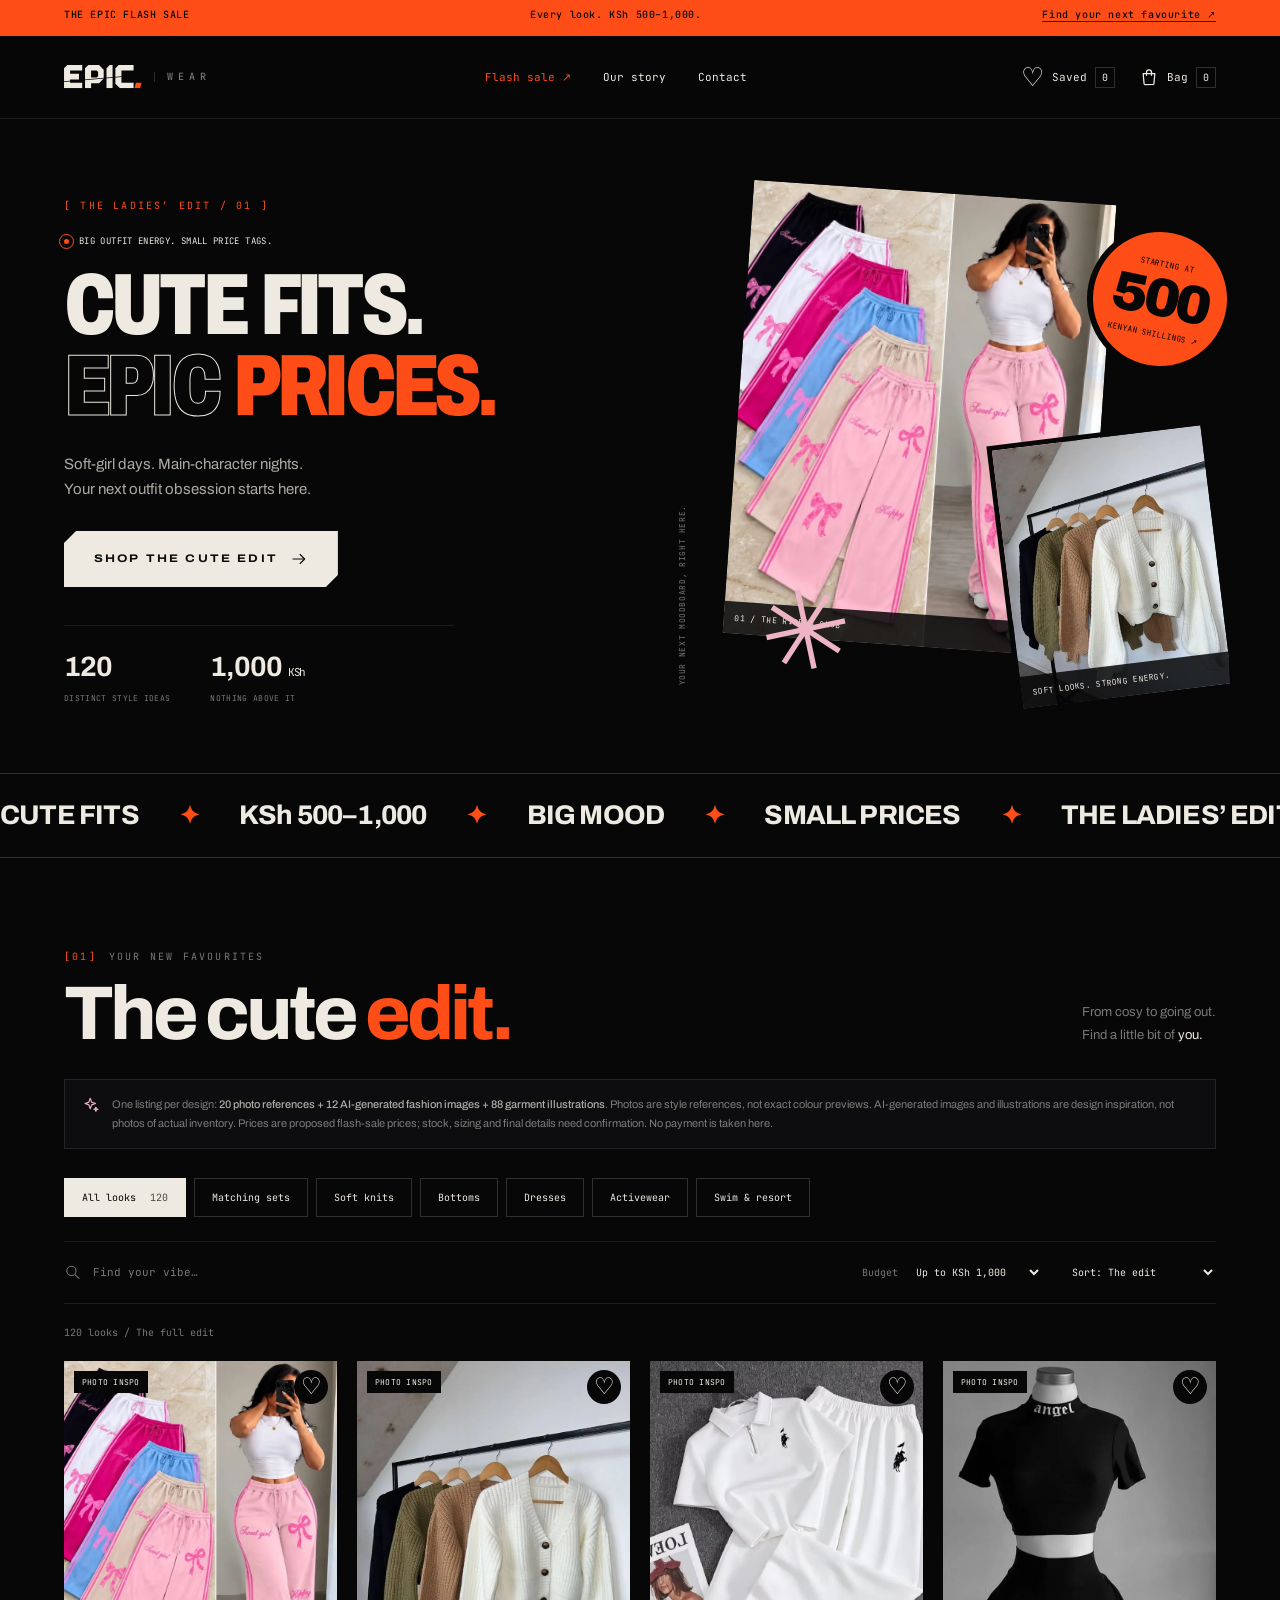
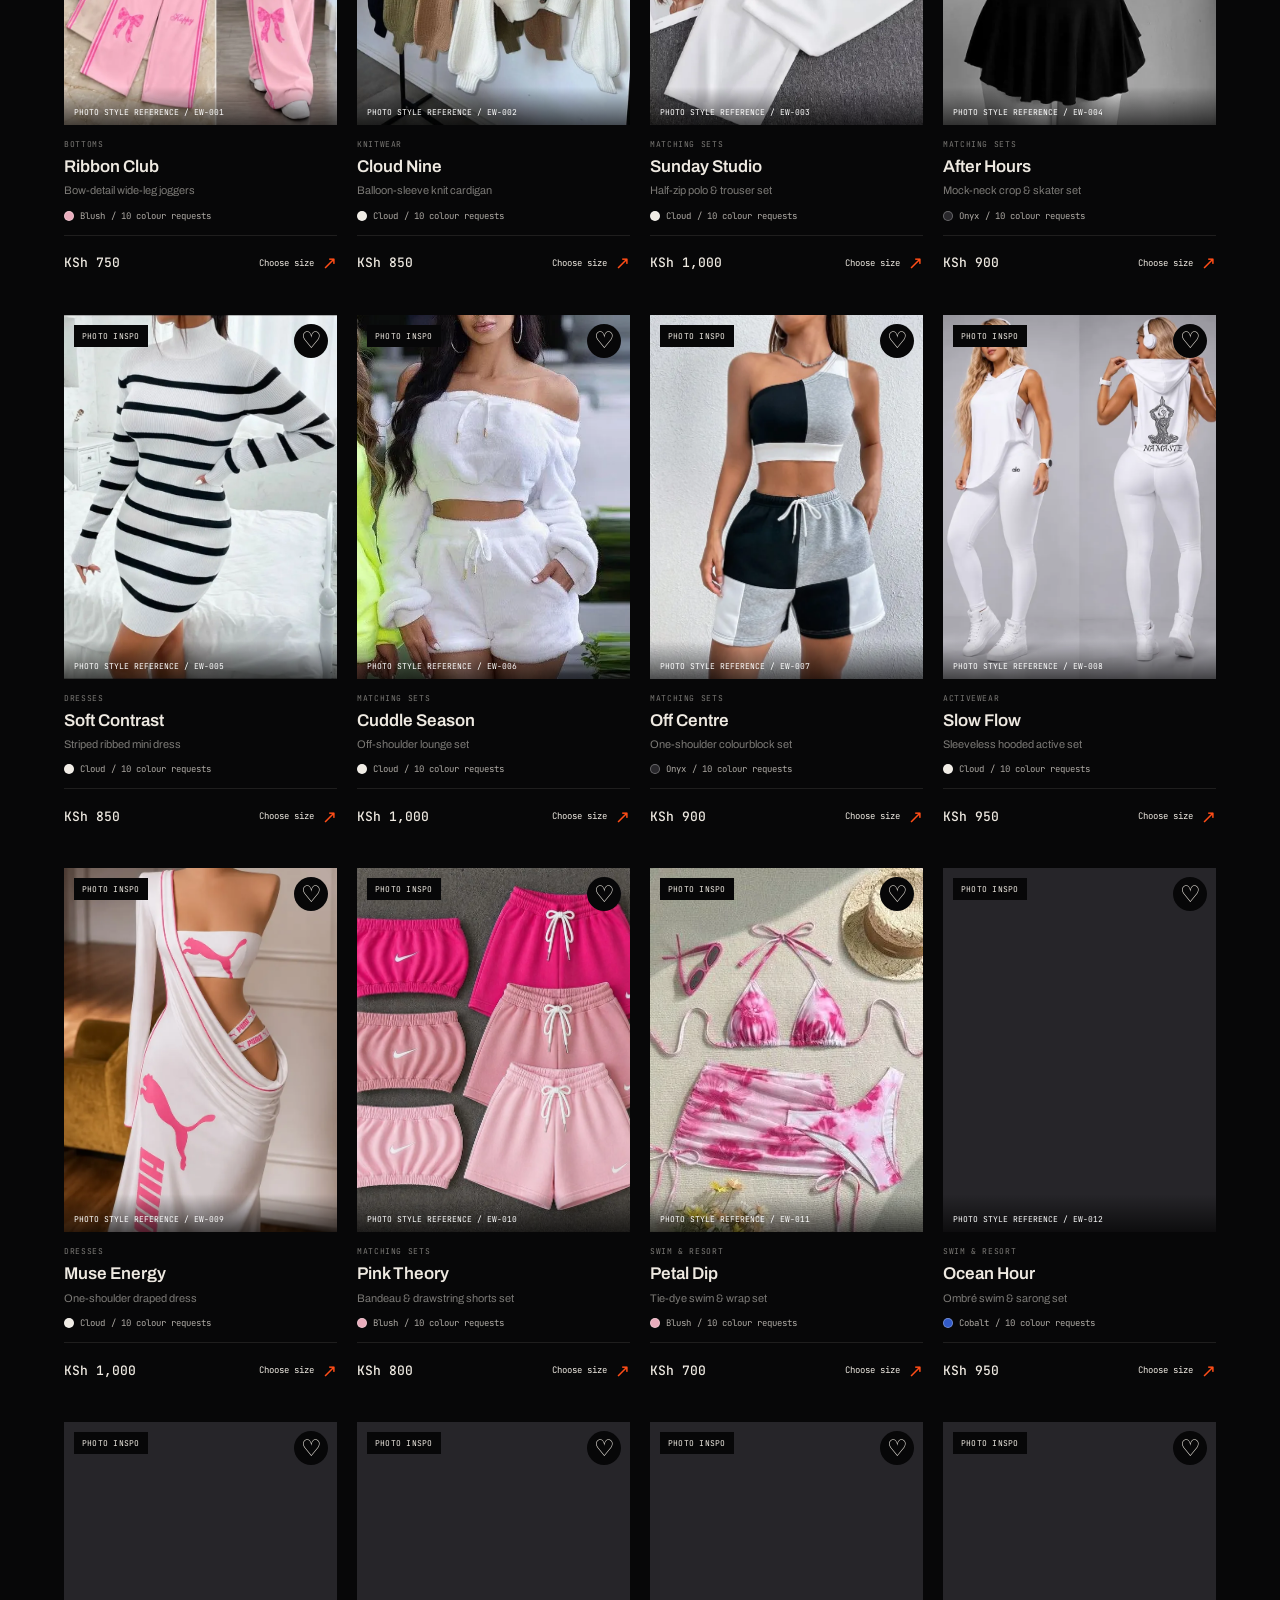
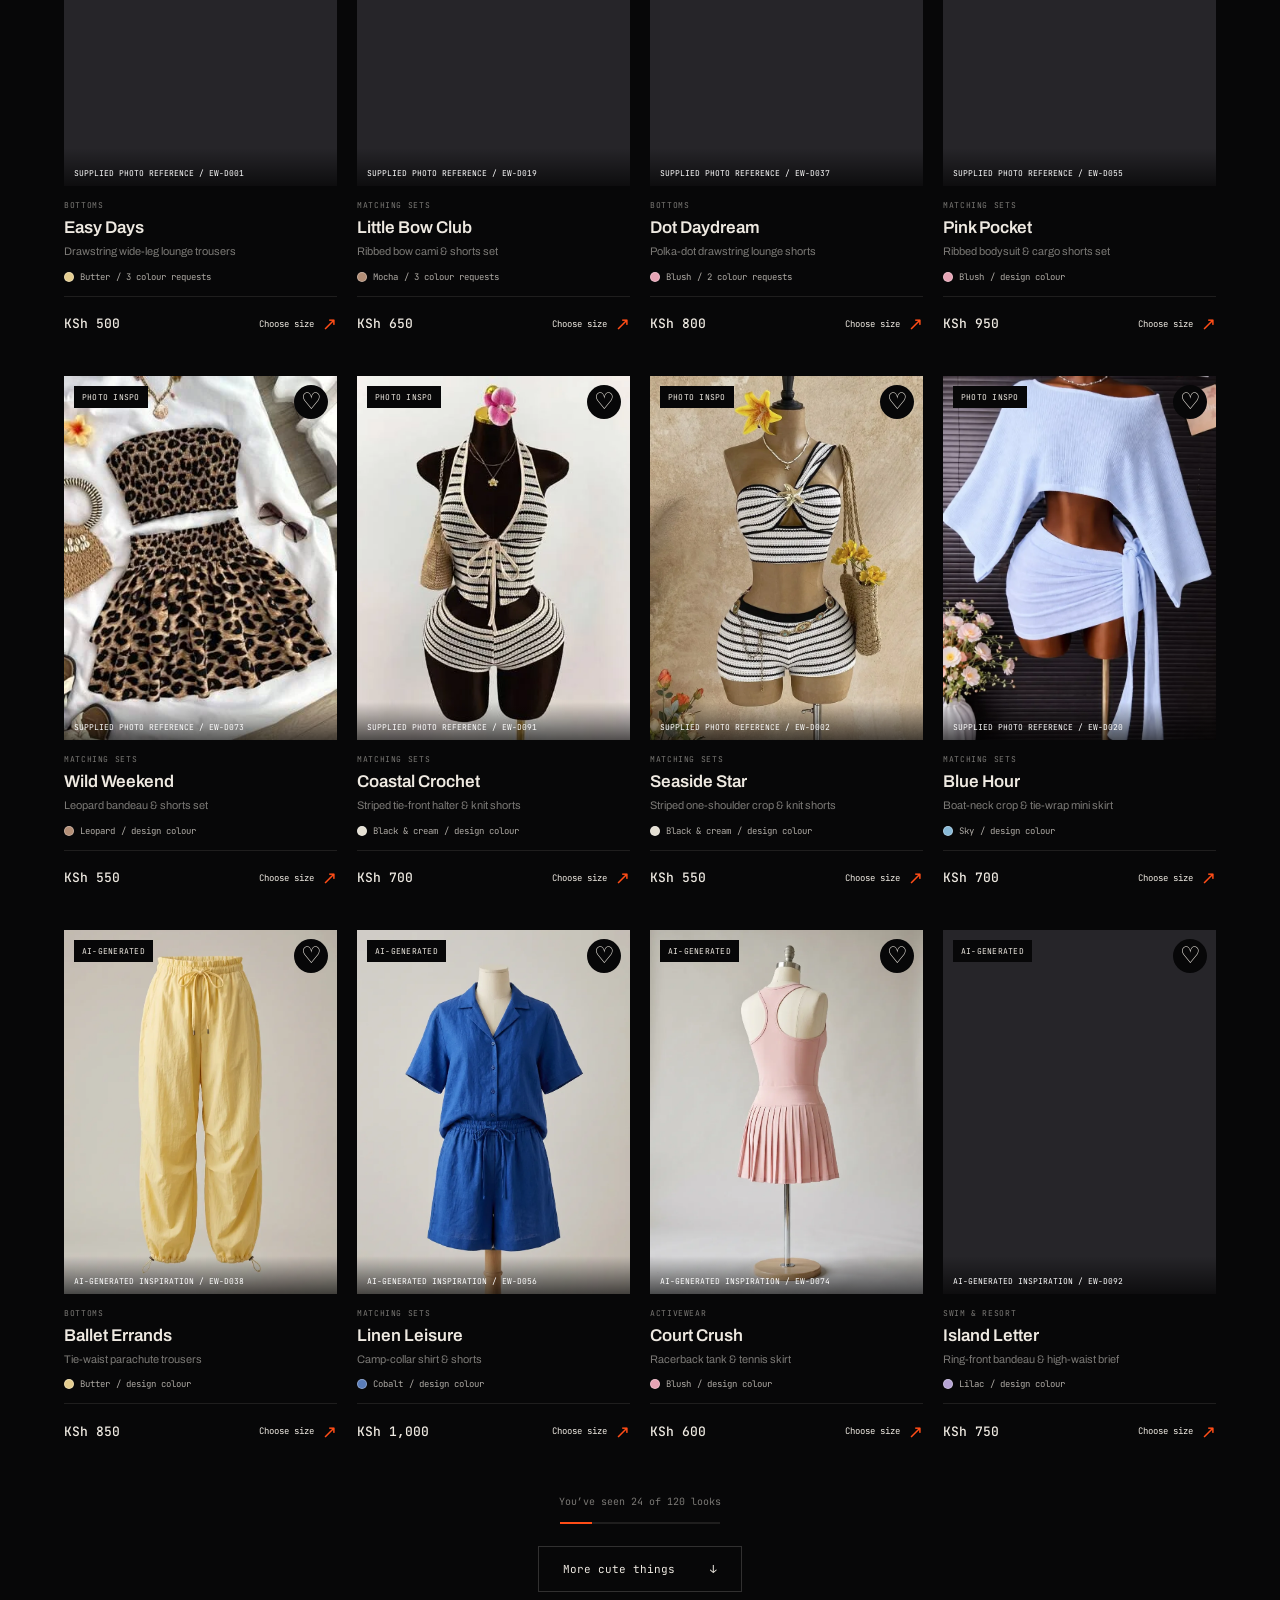
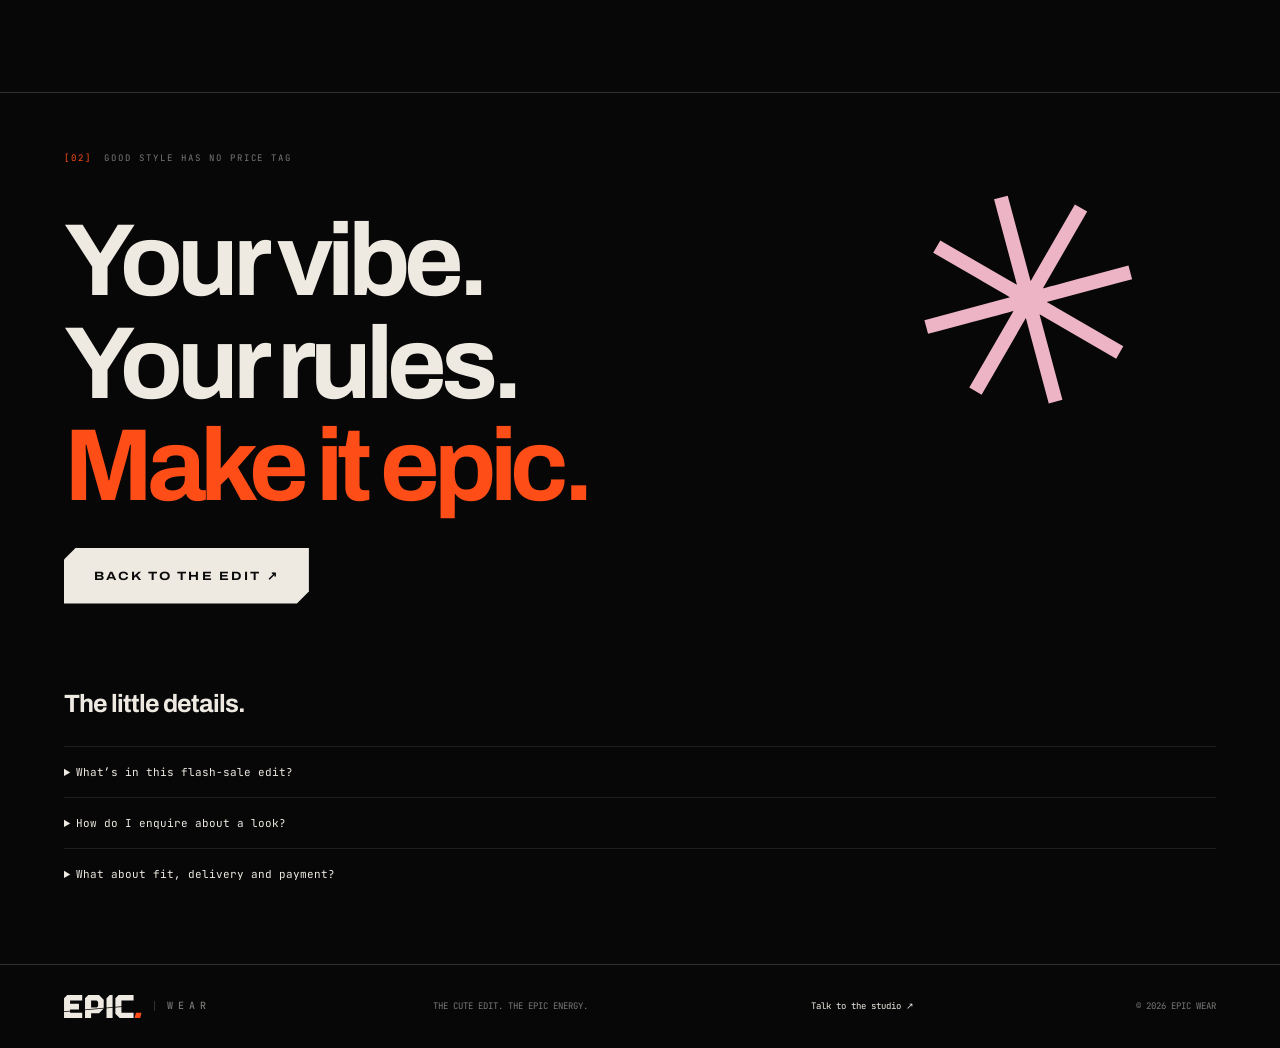
==== commit c78b39bf: "Replace design illustrations with generated fashion imagery and supplied photos Co-authored-by: aren" ====
--- a/flash-sale.html
+++ b/flash-sale.html
@@ -91,7 +91,7 @@
 <div class="sale-ticker" role="img" aria-label="All looks KSh 500 to 1,000"><div aria-hidden="true">CUTE FITS <b>✦</b> KSh 500–1,000 <b>✦</b> BIG MOOD <b>✦</b> SMALL PRICES <b>✦</b> THE LADIES’ EDIT <b>✦</b> CUTE FITS <b>✦</b> KSh 500–1,000 <b>✦</b> BIG MOOD <b>✦</b> SMALL PRICES <b>✦</b></div></div>
 <section class="sale-shop container" id="shop" aria-labelledby="shopTitle">
  <div class="shop-heading"><div><p class="eyebrow"><span>[01]</span> YOUR NEW FAVOURITES</p><h2 id="shopTitle">The cute <em>edit.</em></h2></div><p>From cosy to going out.<br>Find a little bit of <span>you.</span></p></div>
- <div class="shop-disclosure"><svg class="icon" aria-hidden="true"><use href="#i-spark"/></svg><p>One listing per design: <strong>12 photo references + 108 original garment illustrations.</strong> Photos are style references, not exact colour previews. Illustrations are design ideas, not product photos. Prices are proposed flash-sale prices; stock, sizing and final details need confirmation. No payment is taken here.</p></div>
+ <div class="shop-disclosure"><svg class="icon" aria-hidden="true"><use href="#i-spark"/></svg><p>One listing per design: <strong data-image-summary>20 photo references + 12 AI-generated fashion images + 88 garment illustrations</strong>. Photos are style references, not exact colour previews. AI-generated images and illustrations are design inspiration, not photos of actual inventory. Prices are proposed flash-sale prices; stock, sizing and final details need confirmation. No payment is taken here.</p></div>
  <div class="category-tabs" role="group" aria-label="Filter by category">
   <button data-category="All" class="selected" aria-pressed="true">All looks <span data-catalog-count>120</span></button><button data-category="Matching sets" aria-pressed="false">Matching sets</button><button data-category="Knitwear" aria-pressed="false">Soft knits</button><button data-category="Bottoms" aria-pressed="false">Bottoms</button><button data-category="Dresses" aria-pressed="false">Dresses</button><button data-category="Activewear" aria-pressed="false">Activewear</button><button data-category="Swim & resort" aria-pressed="false">Swim & resort</button>
  </div>
@@ -109,7 +109,7 @@
 </section>
 <section class="sale-end container"><p class="eyebrow"><span>[02]</span> GOOD STYLE HAS NO PRICE TAG</p><h2>Your vibe.<br>Your rules.<br><em>Make it epic.</em></h2><a href="#shop" class="btn btn--primary"><span class="btn__inner">Back to the edit ↗</span></a><span class="end-star" aria-hidden="true">✳</span></section>
 <section class="sale-faq container" aria-labelledby="faqTitle"><h2 id="faqTitle">The little details.</h2>
-<details><summary>What’s in this flash-sale edit?</summary><p>120 distinct design listings: 12 supplied photo references and 108 original illustrated garments, inspired by the moodboard. Colour requests live inside each style instead of appearing as duplicate cards. Every listed price is between KSh 500 and KSh 1,000. Each listing has its own image. The additional illustrations show proposed cuts and details, not existing inventory. Photo references do not show every requested colour. Brand marks in reference photos are not a claim of brand affiliation or authenticity.</p></details>
+<details><summary>What’s in this flash-sale edit?</summary><p>120 distinct design listings: <span data-image-summary>20 photo references + 12 AI-generated fashion images + 88 garment illustrations</span>, inspired by the moodboard. Colour requests live inside each style instead of appearing as duplicate cards. Every listed price is between KSh 500 and KSh 1,000. Each listing has its own image. AI-generated fashion images and illustrations show proposed cuts and details, not existing inventory. Each generated image is labelled on its card and in its details. Photo references do not show every requested colour. Brand marks in reference photos are not a claim of brand affiliation or authenticity.</p></details>
 <details><summary>How do I enquire about a look?</summary><p>Choose your size, add looks to your bag, then download or copy your enquiry. Share it with EPIC WEAR using the contact details on the main site. This is an inspiration catalogue, not a completed checkout or reservation.</p></details>
 <details><summary>What about fit, delivery and payment?</summary><p>Sizes XS–XXL are request options, not a guarantee of availability. Ask the studio to confirm measurements, colours, stock, final price, delivery charges and payment arrangements before purchasing. No delivery fee is included in your bag subtotal.</p></details>
 </section>
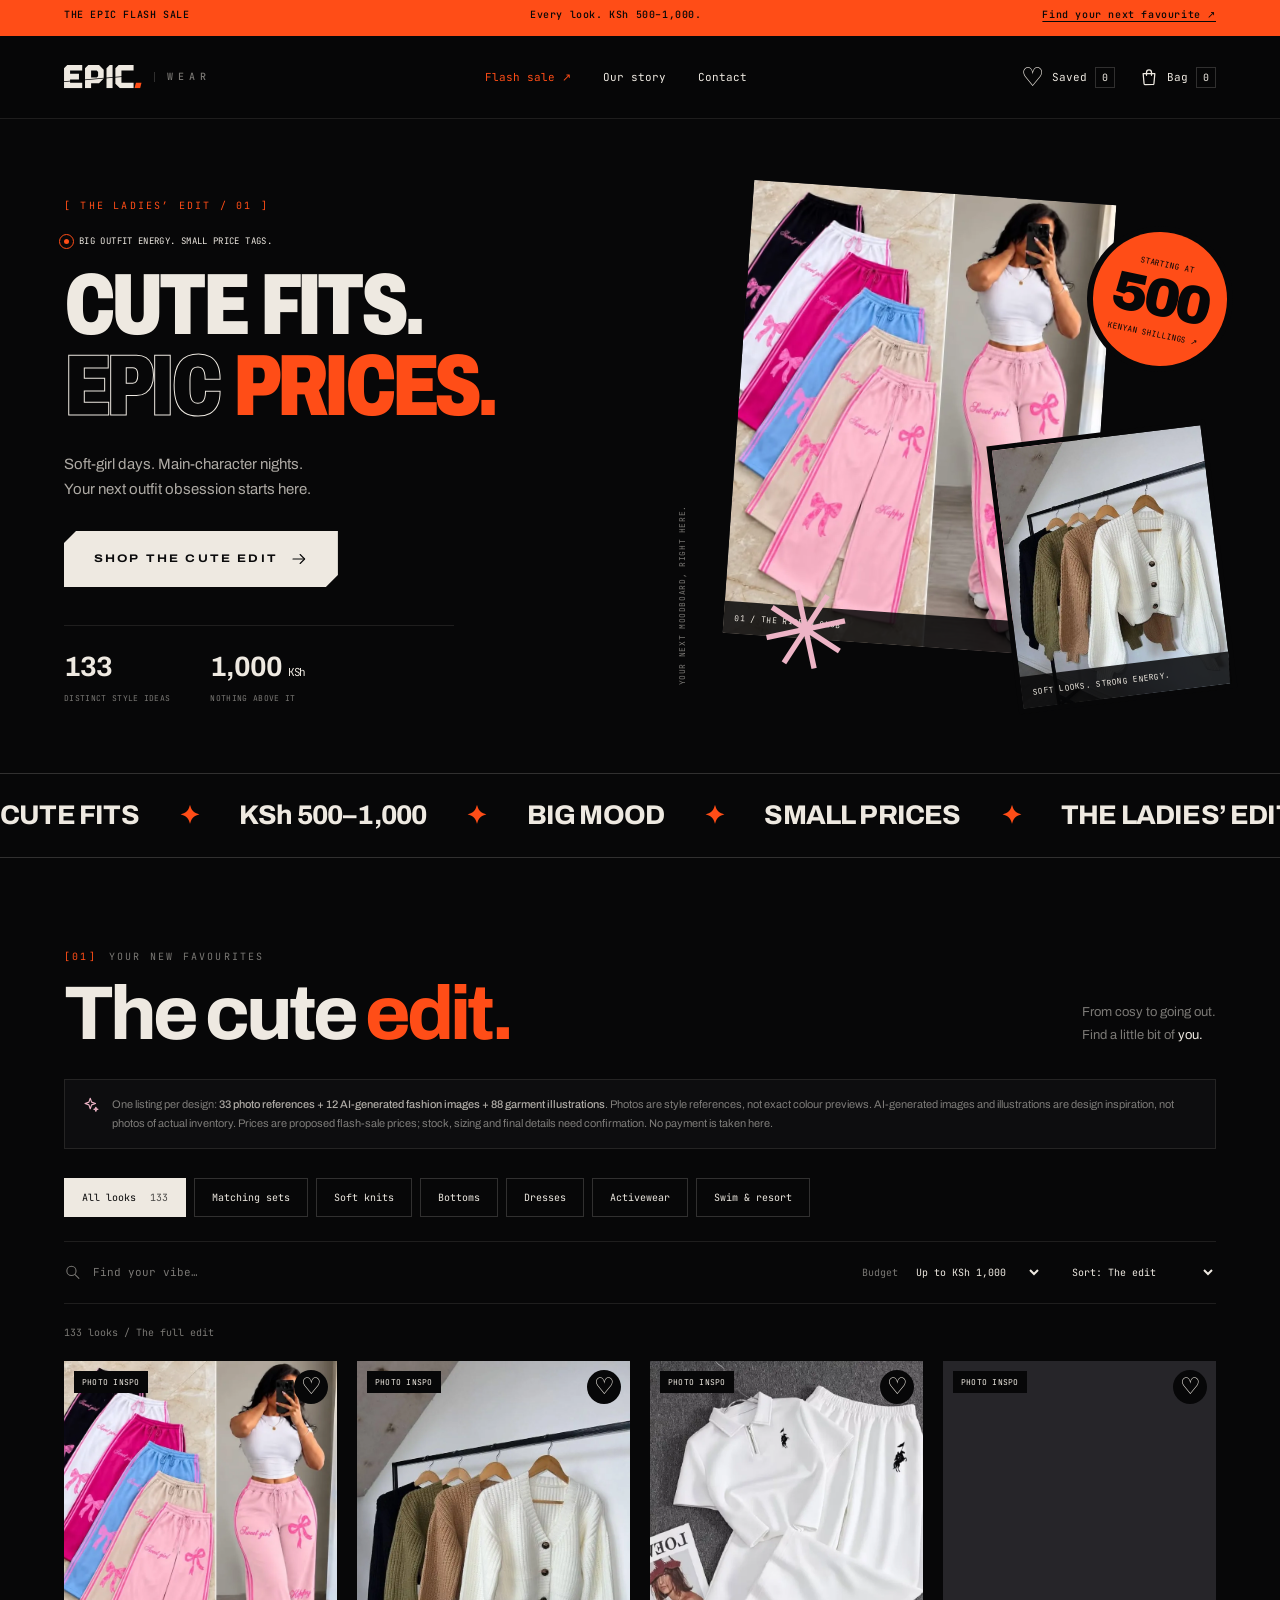
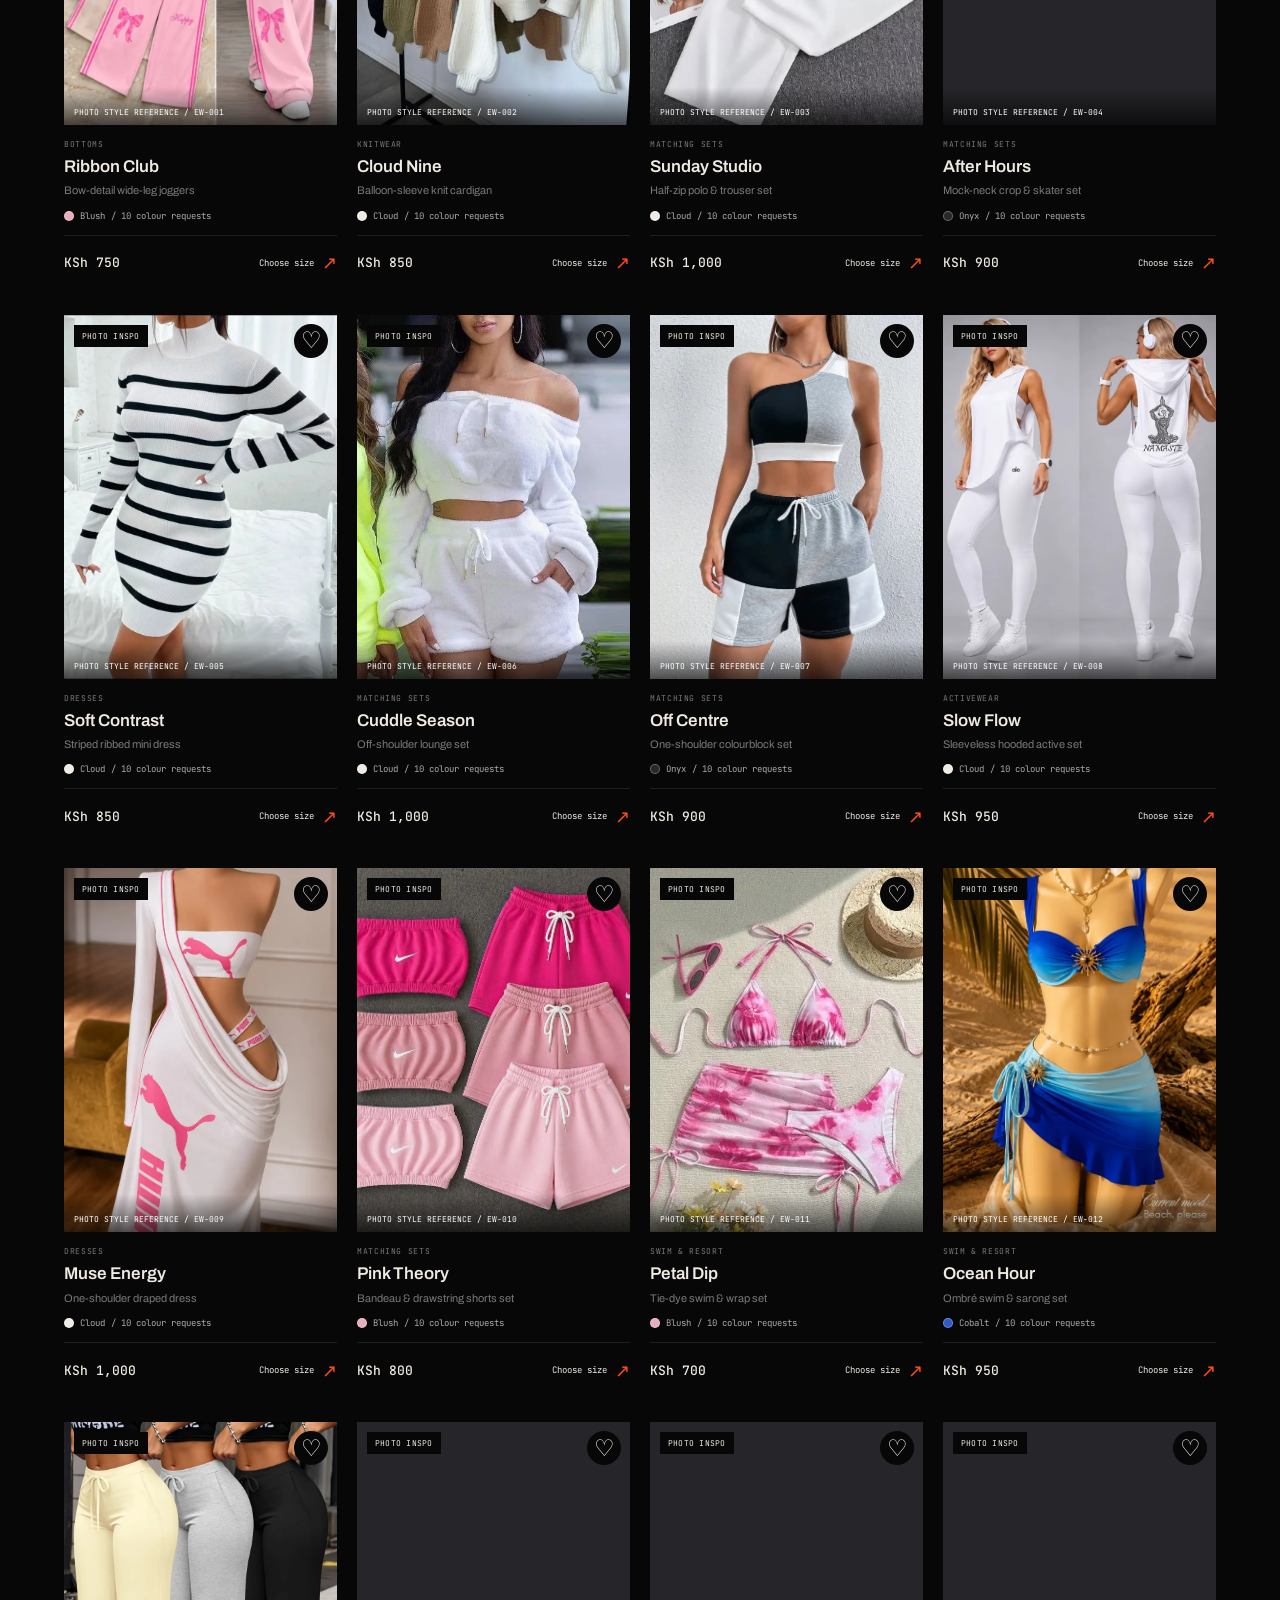
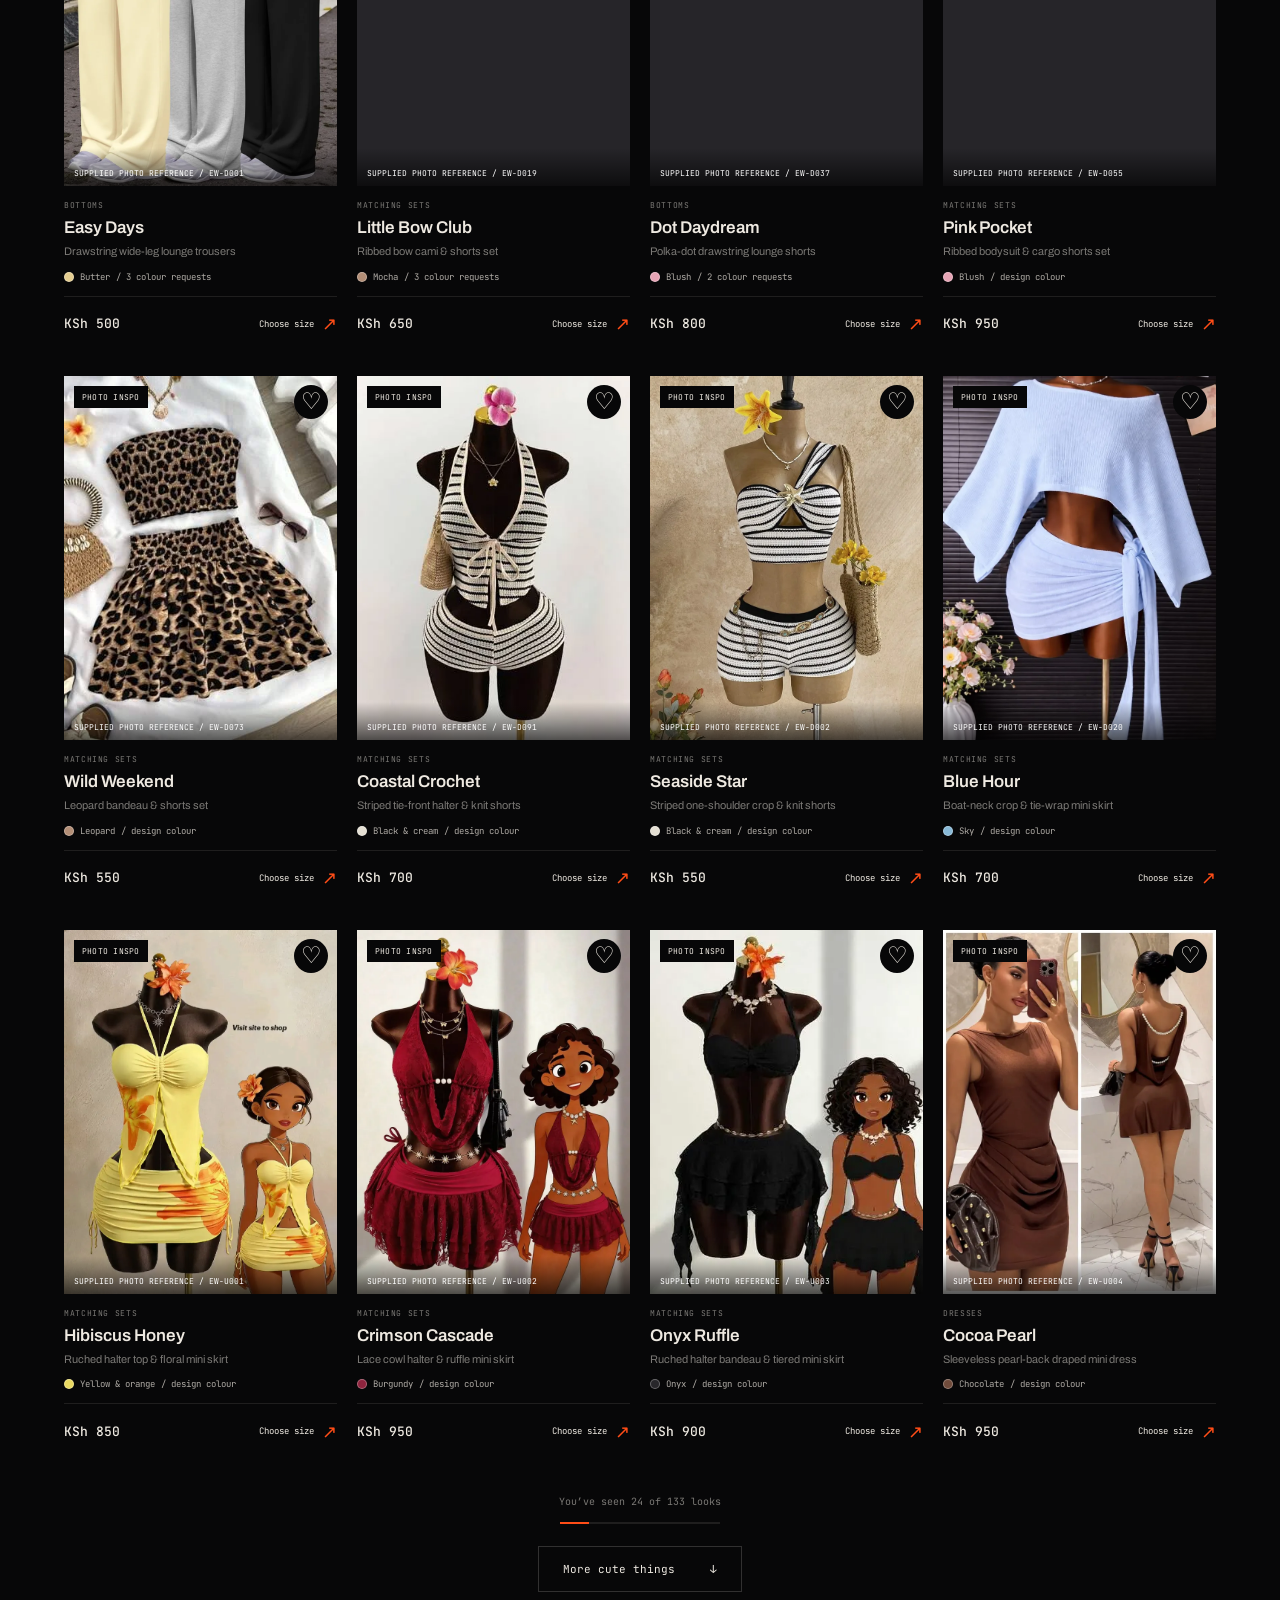
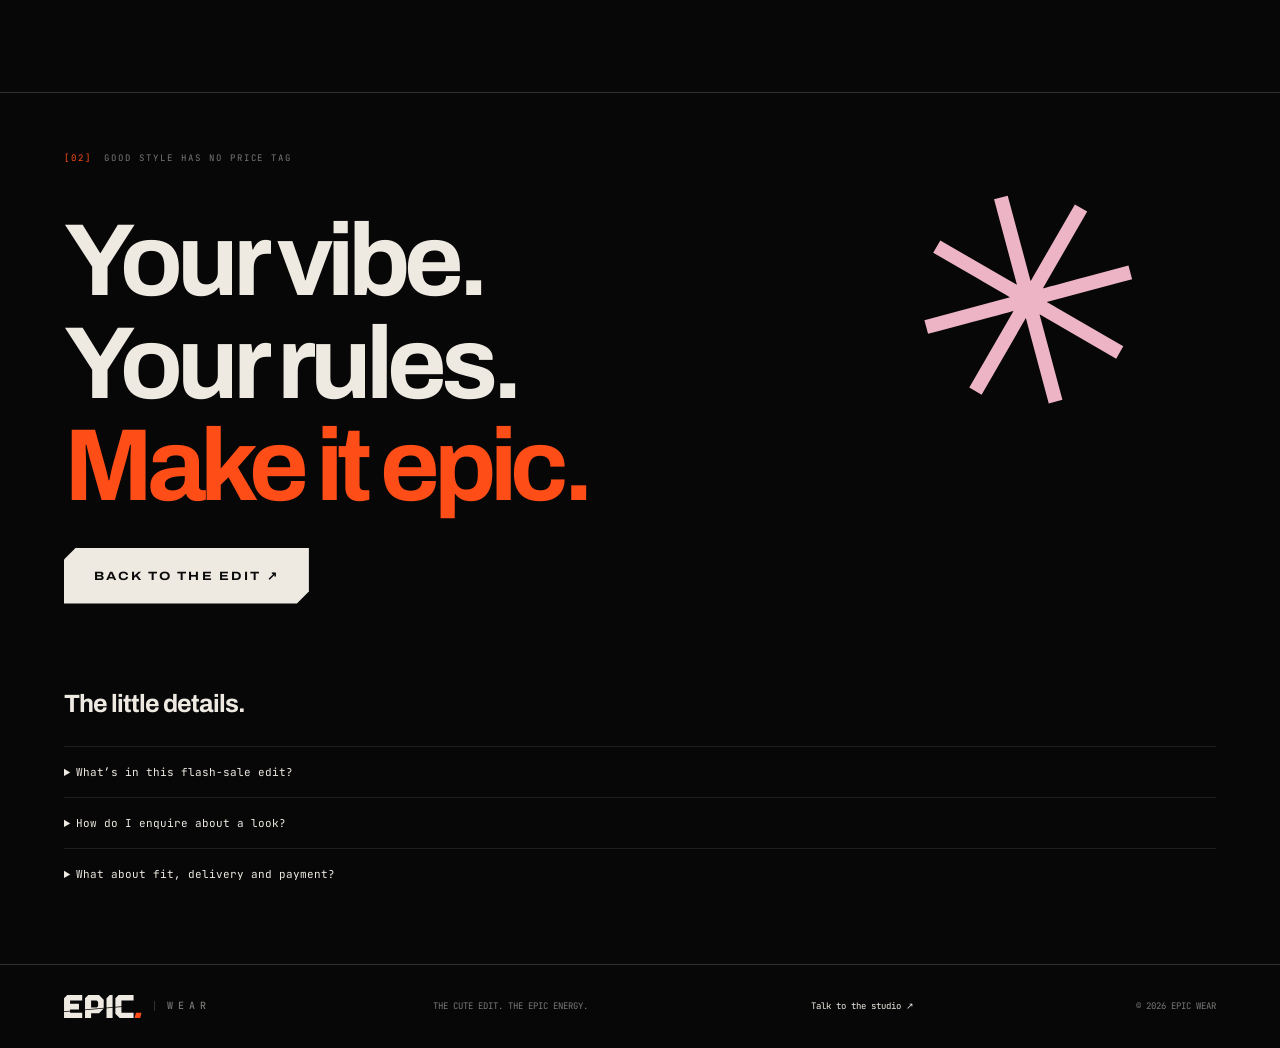
==== commit 43035294: "Add 13 supplied outfits with matching names and garment details Co-authored-by: arena-agent <2970537" ====
--- a/flash-sale.html
+++ b/flash-sale.html
@@ -3,9 +3,9 @@
 <head>
 <meta charset="utf-8"><meta name="viewport" content="width=device-width, initial-scale=1, viewport-fit=cover">
 <title>Flash Sale — The Cute Edit | EPIC WEAR</title>
-<meta name="description" content="Meet The Cute Edit: 120 distinct ladies’ outfit inspirations, all KSh 500–1,000. Matching sets, soft knits, dresses and sunshine-ready looks by EPIC WEAR.">
+<meta name="description" content="Meet The Cute Edit: 133 distinct ladies’ outfit inspirations, all KSh 500–1,000. Matching sets, soft knits, dresses and sunshine-ready looks by EPIC WEAR.">
 <meta name="theme-color" content="#070708"><meta name="color-scheme" content="dark">
-<meta property="og:title" content="The Cute Edit — EPIC WEAR Flash Sale"><meta property="og:description" content="Big outfit energy. Small price tags. Explore 120 distinct styles from KSh 500 to 1,000."><meta property="og:image" content="assets/img/sale/inspo-1.webp">
+<meta property="og:title" content="The Cute Edit — EPIC WEAR Flash Sale"><meta property="og:description" content="Big outfit energy. Small price tags. Explore 133 distinct styles from KSh 500 to 1,000."><meta property="og:image" content="assets/img/sale/inspo-1.webp">
 <link rel="icon" href="assets/favicon.svg" type="image/svg+xml">
 <link rel="preload" href="assets/fonts/archivo-variable.woff2" as="font" type="font/woff2" crossorigin>
 <link rel="preload" href="assets/fonts/jetbrains-mono-400.woff2" as="font" type="font/woff2" crossorigin>
@@ -78,7 +78,7 @@
   <h1 id="saleTitle">CUTE FITS.<br><span class="outline">EPIC</span> <em>PRICES.</em></h1>
   <p class="sale-hero__text">Soft-girl days. Main-character nights.<br>Your next outfit obsession starts here.</p>
   <a class="btn btn--primary" href="#shop"><span class="btn__inner">Shop the cute edit <svg class="icon" aria-hidden="true"><use href="#i-arrow"/></svg></span></a>
-  <div class="hero-facts"><div><strong data-catalog-count>120</strong><span>DISTINCT STYLE IDEAS</span></div><div><strong>1,000<span> KSh</span></strong><span>NOTHING ABOVE IT</span></div></div>
+  <div class="hero-facts"><div><strong data-catalog-count>133</strong><span>DISTINCT STYLE IDEAS</span></div><div><strong>1,000<span> KSh</span></strong><span>NOTHING ABOVE IT</span></div></div>
  </div>
  <div class="sale-hero__visual" role="group" aria-label="Outfit inspiration from the cute edit">
   <figure class="hero-photo hero-photo--main"><img src="assets/img/sale/inspo-1.webp" alt="Pink bow-detail wide-leg joggers outfit inspiration" fetchpriority="high" width="736" height="920"><figcaption>01 / THE RIBBON CLUB</figcaption></figure>
@@ -91,9 +91,9 @@
 <div class="sale-ticker" role="img" aria-label="All looks KSh 500 to 1,000"><div aria-hidden="true">CUTE FITS <b>✦</b> KSh 500–1,000 <b>✦</b> BIG MOOD <b>✦</b> SMALL PRICES <b>✦</b> THE LADIES’ EDIT <b>✦</b> CUTE FITS <b>✦</b> KSh 500–1,000 <b>✦</b> BIG MOOD <b>✦</b> SMALL PRICES <b>✦</b></div></div>
 <section class="sale-shop container" id="shop" aria-labelledby="shopTitle">
  <div class="shop-heading"><div><p class="eyebrow"><span>[01]</span> YOUR NEW FAVOURITES</p><h2 id="shopTitle">The cute <em>edit.</em></h2></div><p>From cosy to going out.<br>Find a little bit of <span>you.</span></p></div>
- <div class="shop-disclosure"><svg class="icon" aria-hidden="true"><use href="#i-spark"/></svg><p>One listing per design: <strong data-image-summary>20 photo references + 12 AI-generated fashion images + 88 garment illustrations</strong>. Photos are style references, not exact colour previews. AI-generated images and illustrations are design inspiration, not photos of actual inventory. Prices are proposed flash-sale prices; stock, sizing and final details need confirmation. No payment is taken here.</p></div>
+ <div class="shop-disclosure"><svg class="icon" aria-hidden="true"><use href="#i-spark"/></svg><p>One listing per design: <strong data-image-summary>33 photo references + 12 AI-generated fashion images + 88 garment illustrations</strong>. Photos are style references, not exact colour previews. AI-generated images and illustrations are design inspiration, not photos of actual inventory. Prices are proposed flash-sale prices; stock, sizing and final details need confirmation. No payment is taken here.</p></div>
  <div class="category-tabs" role="group" aria-label="Filter by category">
-  <button data-category="All" class="selected" aria-pressed="true">All looks <span data-catalog-count>120</span></button><button data-category="Matching sets" aria-pressed="false">Matching sets</button><button data-category="Knitwear" aria-pressed="false">Soft knits</button><button data-category="Bottoms" aria-pressed="false">Bottoms</button><button data-category="Dresses" aria-pressed="false">Dresses</button><button data-category="Activewear" aria-pressed="false">Activewear</button><button data-category="Swim & resort" aria-pressed="false">Swim & resort</button>
+  <button data-category="All" class="selected" aria-pressed="true">All looks <span data-catalog-count>133</span></button><button data-category="Matching sets" aria-pressed="false">Matching sets</button><button data-category="Knitwear" aria-pressed="false">Soft knits</button><button data-category="Bottoms" aria-pressed="false">Bottoms</button><button data-category="Dresses" aria-pressed="false">Dresses</button><button data-category="Activewear" aria-pressed="false">Activewear</button><button data-category="Swim & resort" aria-pressed="false">Swim & resort</button>
  </div>
  <div class="shop-toolbar">
   <label class="search-box"><svg class="icon" viewBox="0 0 24 24" aria-hidden="true"><circle cx="10.5" cy="10.5" r="6.5"/><path d="m16 16 5 5"/></svg><span class="sr-only">Search looks or colours</span><input type="search" id="search" placeholder="Find your vibe…" autocomplete="off"></label>
@@ -104,12 +104,12 @@
  <div class="product-grid" id="productGrid" aria-busy="true"></div>
  <div class="empty-state" id="emptyState" hidden><span aria-hidden="true">♡</span><h3>No looks here. Yet.</h3><p>Try another colour, loosen your budget or reset the filters.</p><button class="sale-button" id="emptyReset">Explore all looks ↗</button></div>
  <div id="catalogError" class="empty-state" hidden><h3>The edit couldn’t load.</h3><p>Please check your connection and try again.</p><button id="retryCatalog" class="sale-button">Try again ↗</button></div>
- <noscript><p class="shop-disclosure">Enable JavaScript to browse and filter the 120-option edit. <a href="assets/data/flash-sale.json">View the full catalogue data</a> instead.</p></noscript>
+ <noscript><p class="shop-disclosure">Enable JavaScript to browse and filter the 133-option edit. <a href="assets/data/flash-sale.json">View the full catalogue data</a> instead.</p></noscript>
  <div class="load-more"><p id="shownCount"></p><div class="load-track"><span id="loadProgress"></span></div><button id="loadMore" class="sale-button">More cute things <span>↓</span></button></div>
 </section>
 <section class="sale-end container"><p class="eyebrow"><span>[02]</span> GOOD STYLE HAS NO PRICE TAG</p><h2>Your vibe.<br>Your rules.<br><em>Make it epic.</em></h2><a href="#shop" class="btn btn--primary"><span class="btn__inner">Back to the edit ↗</span></a><span class="end-star" aria-hidden="true">✳</span></section>
 <section class="sale-faq container" aria-labelledby="faqTitle"><h2 id="faqTitle">The little details.</h2>
-<details><summary>What’s in this flash-sale edit?</summary><p>120 distinct design listings: <span data-image-summary>20 photo references + 12 AI-generated fashion images + 88 garment illustrations</span>, inspired by the moodboard. Colour requests live inside each style instead of appearing as duplicate cards. Every listed price is between KSh 500 and KSh 1,000. Each listing has its own image. AI-generated fashion images and illustrations show proposed cuts and details, not existing inventory. Each generated image is labelled on its card and in its details. Photo references do not show every requested colour. Brand marks in reference photos are not a claim of brand affiliation or authenticity.</p></details>
+<details><summary>What’s in this flash-sale edit?</summary><p>133 distinct design listings: <span data-image-summary>33 photo references + 12 AI-generated fashion images + 88 garment illustrations</span>, inspired by the moodboard. Colour requests live inside each style instead of appearing as duplicate cards. Every listed price is between KSh 500 and KSh 1,000. Each listing has its own image. AI-generated fashion images and illustrations show proposed cuts and details, not existing inventory. Each generated image is labelled on its card and in its details. Photo references do not show every requested colour. Brand marks in reference photos are not a claim of brand affiliation or authenticity.</p></details>
 <details><summary>How do I enquire about a look?</summary><p>Choose your size, add looks to your bag, then download or copy your enquiry. Share it with EPIC WEAR using the contact details on the main site. This is an inspiration catalogue, not a completed checkout or reservation.</p></details>
 <details><summary>What about fit, delivery and payment?</summary><p>Sizes XS–XXL are request options, not a guarantee of availability. Ask the studio to confirm measurements, colours, stock, final price, delivery charges and payment arrangements before purchasing. No delivery fee is included in your bag subtotal.</p></details>
 </section>
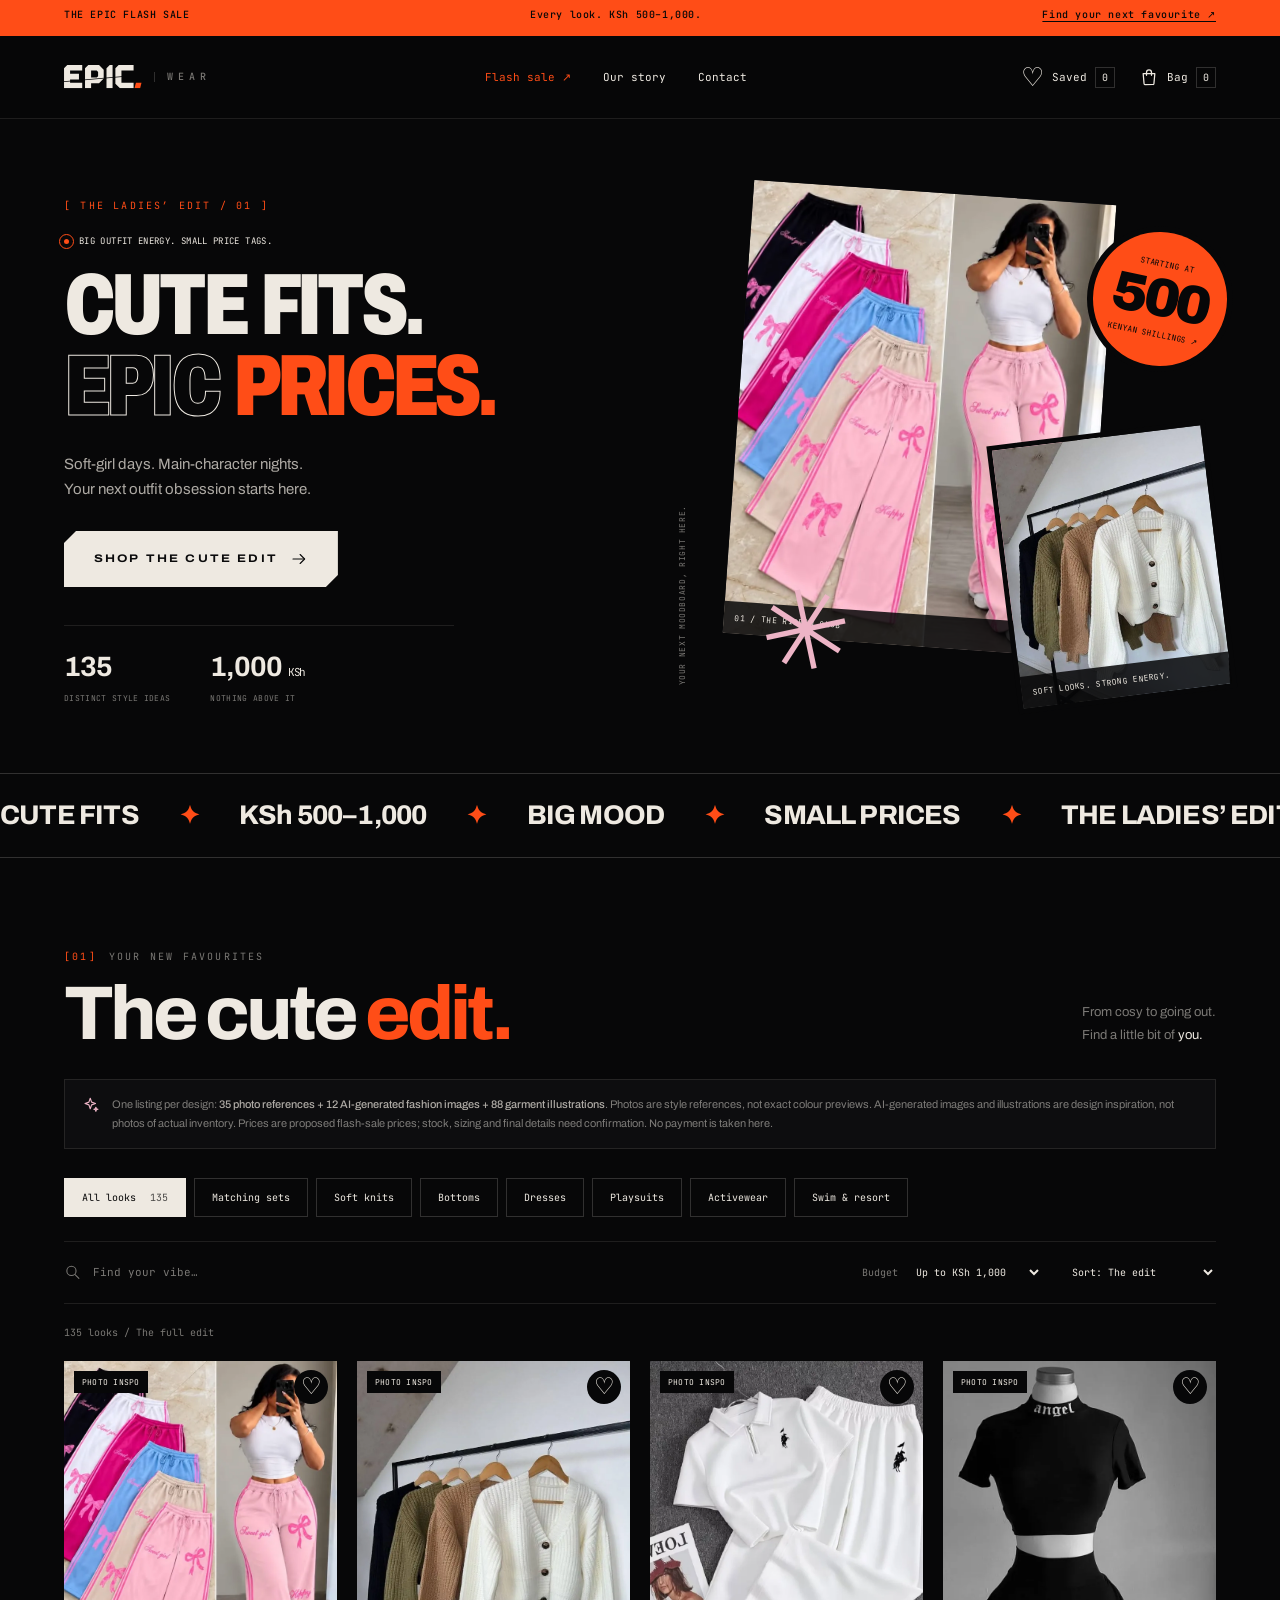
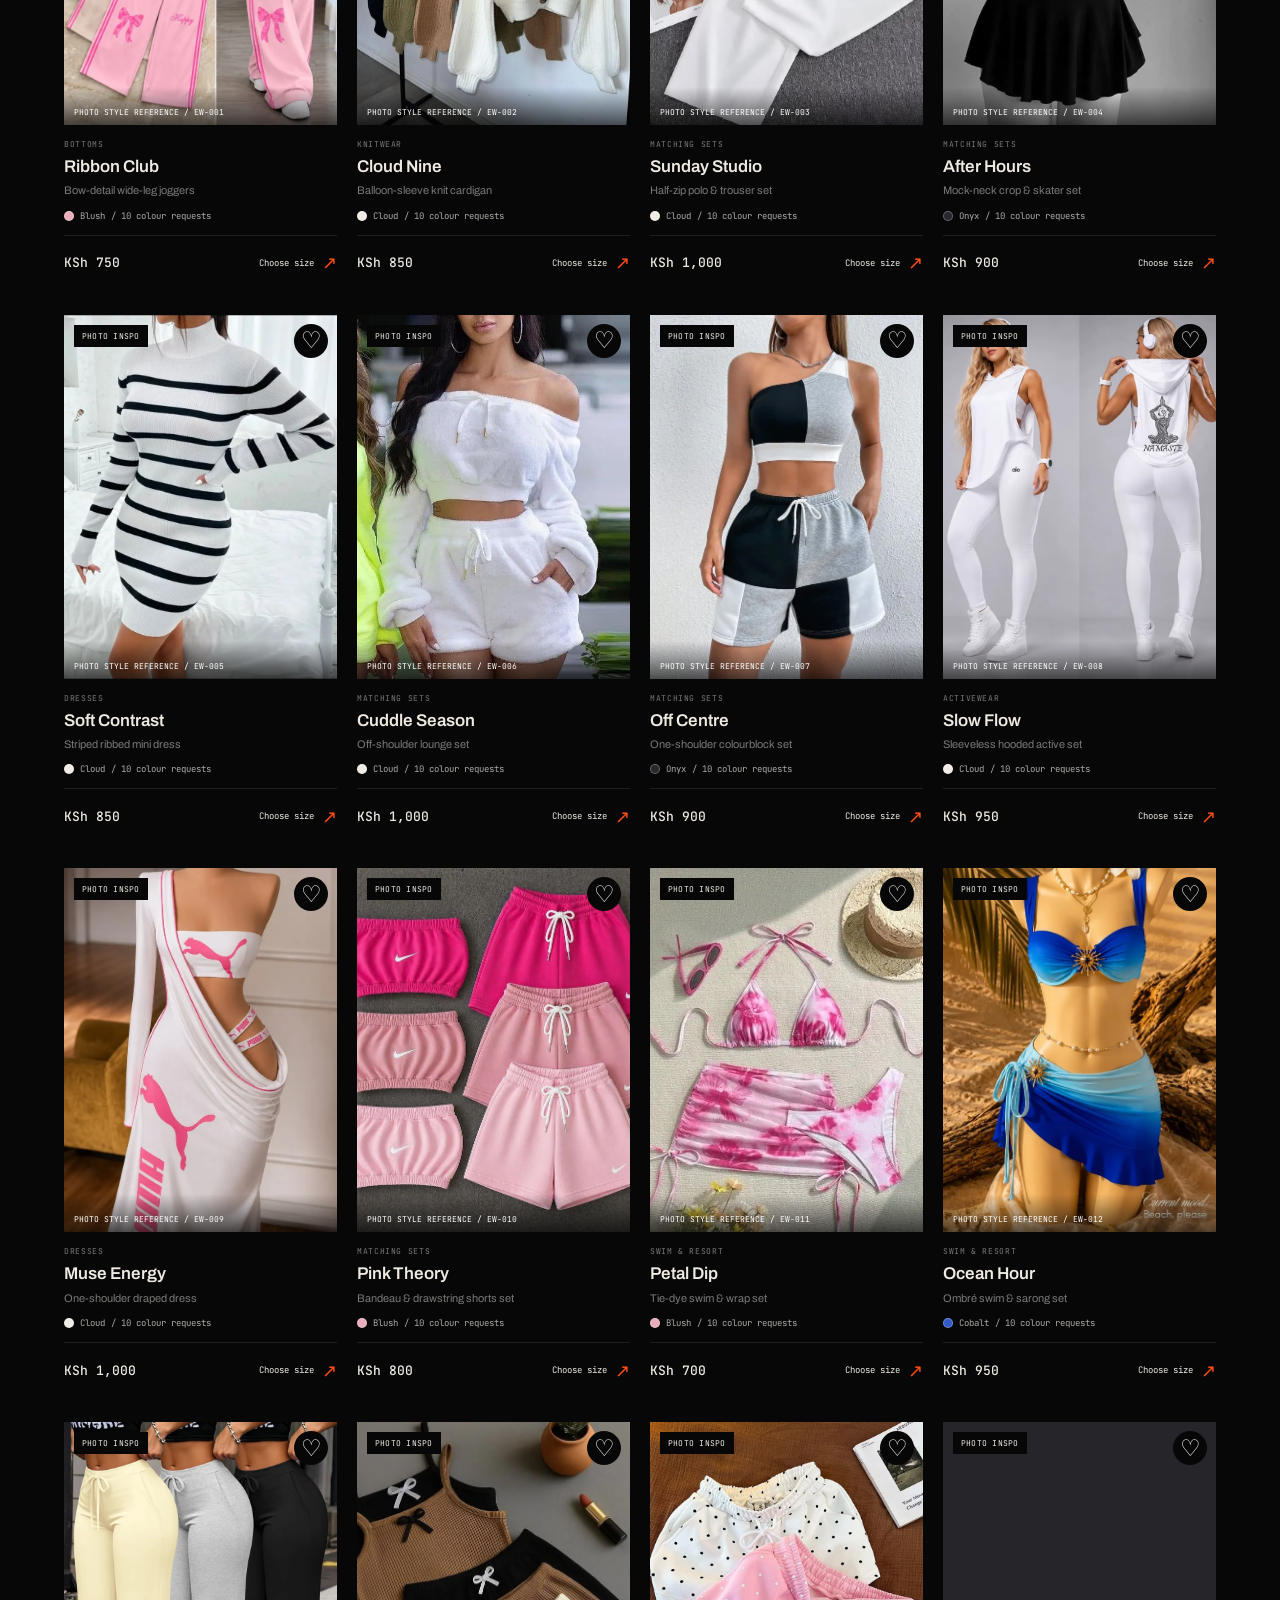
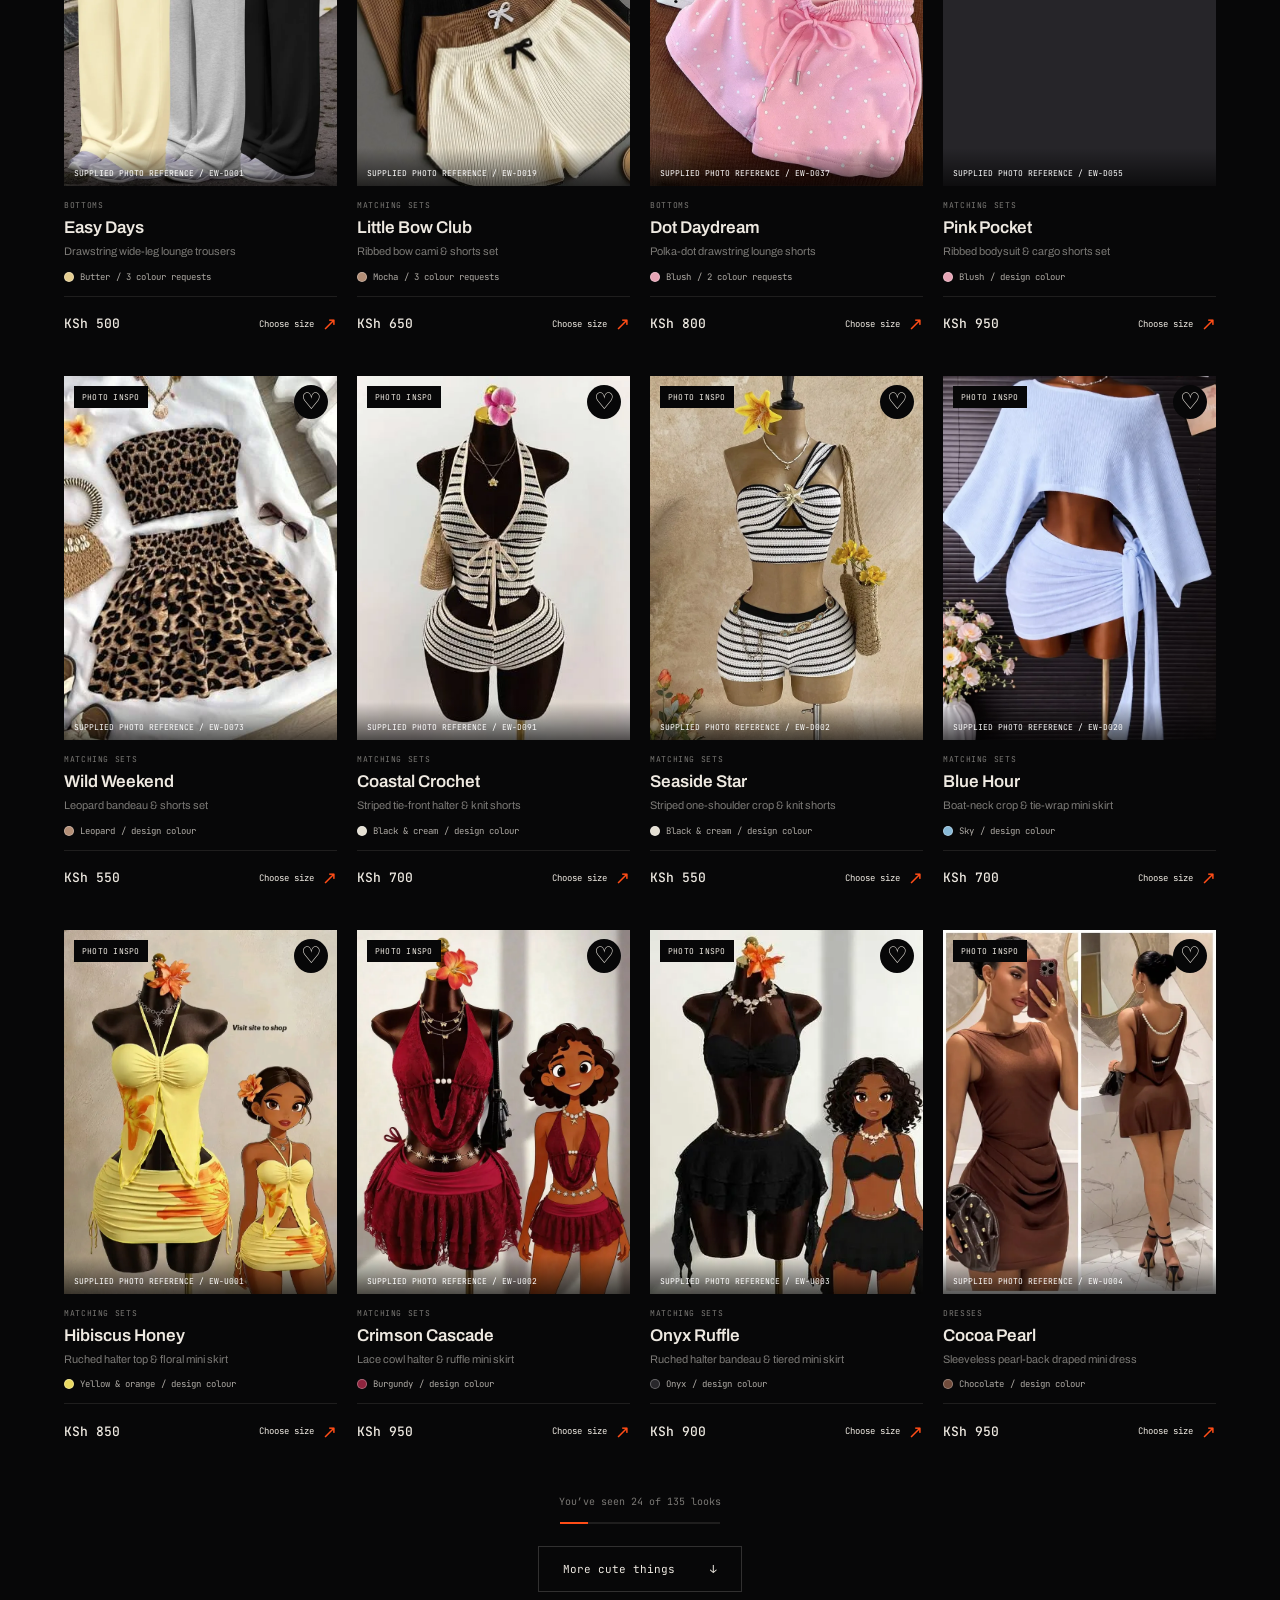
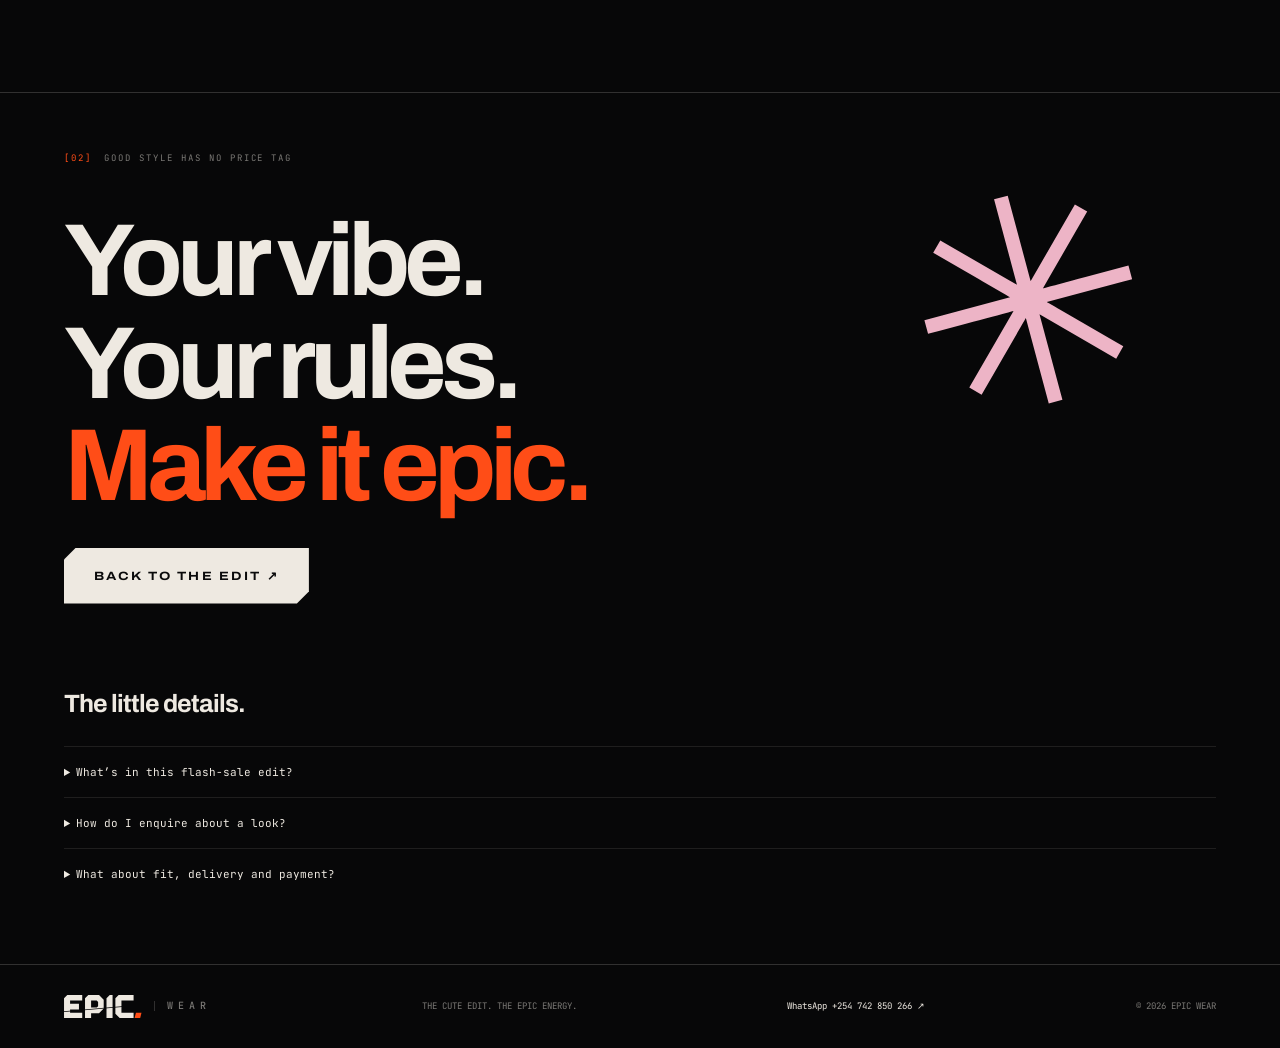
==== commit 5e8cf70f: "Add two outfits and full-bag WhatsApp checkout Co-authored-by: arena-agent <297053741+arena-agent@us" ====
--- a/flash-sale.html
+++ b/flash-sale.html
@@ -3,13 +3,14 @@
 <head>
 <meta charset="utf-8"><meta name="viewport" content="width=device-width, initial-scale=1, viewport-fit=cover">
 <title>Flash Sale — The Cute Edit | EPIC WEAR</title>
-<meta name="description" content="Meet The Cute Edit: 133 distinct ladies’ outfit inspirations, all KSh 500–1,000. Matching sets, soft knits, dresses and sunshine-ready looks by EPIC WEAR.">
+<meta name="description" content="Meet The Cute Edit: 135 distinct ladies’ outfit inspirations, all KSh 500–1,000. Matching sets, soft knits, dresses and sunshine-ready looks by EPIC WEAR.">
 <meta name="theme-color" content="#070708"><meta name="color-scheme" content="dark">
-<meta property="og:title" content="The Cute Edit — EPIC WEAR Flash Sale"><meta property="og:description" content="Big outfit energy. Small price tags. Explore 133 distinct styles from KSh 500 to 1,000."><meta property="og:image" content="assets/img/sale/inspo-1.webp">
+<meta property="og:title" content="The Cute Edit — EPIC WEAR Flash Sale"><meta property="og:description" content="Big outfit energy. Small price tags. Explore 135 distinct styles from KSh 500 to 1,000."><meta property="og:image" content="assets/img/sale/inspo-1.webp">
 <link rel="icon" href="assets/favicon.svg" type="image/svg+xml">
 <link rel="preload" href="assets/fonts/archivo-variable.woff2" as="font" type="font/woff2" crossorigin>
 <link rel="preload" href="assets/fonts/jetbrains-mono-400.woff2" as="font" type="font/woff2" crossorigin>
 <link rel="stylesheet" href="assets/css/style.css"><link rel="stylesheet" href="assets/css/flash-sale.css">
+<script src="assets/js/order.js" defer></script>
 <script src="assets/js/flash-sale.js" defer></script>
 </head>
 <body class="sale-page">
@@ -66,7 +67,7 @@
 <header class="sale-nav">
  <div class="container sale-nav__inner">
   <a href="index.html" class="nav__logo" aria-label="EPIC WEAR home"><svg class="nav__mark" viewBox="0 0 334 100" aria-hidden="true"><use href="#epic-logo"/></svg><span class="nav__wear">WEAR</span></a>
-  <nav aria-label="Primary"><a class="active" href="#shop">Flash sale <span>↗</span></a><a href="index.html#about">Our story</a><a href="index.html#contact">Contact</a></nav>
+  <nav aria-label="Primary"><a class="active" href="#shop">Flash sale <span>↗</span></a><a href="index.html#about">Our story</a><a href="https://wa.me/254742850266" target="_blank" rel="noopener noreferrer">Contact</a></nav>
   <div class="sale-nav__actions"><button id="savedToggle" disabled aria-labelledby="savedLabel savedCount" aria-pressed="false"><span aria-hidden="true">♡</span><span class="action-label" id="savedLabel">Saved</span> <span id="savedCount">0</span></button><button id="bagOpen" disabled aria-haspopup="dialog"><svg class="icon" aria-hidden="true"><use href="#i-bag"/></svg><span class="action-label">Bag</span><span id="bagCount">0</span></button></div>
  </div>
 </header>
@@ -78,7 +79,7 @@
   <h1 id="saleTitle">CUTE FITS.<br><span class="outline">EPIC</span> <em>PRICES.</em></h1>
   <p class="sale-hero__text">Soft-girl days. Main-character nights.<br>Your next outfit obsession starts here.</p>
   <a class="btn btn--primary" href="#shop"><span class="btn__inner">Shop the cute edit <svg class="icon" aria-hidden="true"><use href="#i-arrow"/></svg></span></a>
-  <div class="hero-facts"><div><strong data-catalog-count>133</strong><span>DISTINCT STYLE IDEAS</span></div><div><strong>1,000<span> KSh</span></strong><span>NOTHING ABOVE IT</span></div></div>
+  <div class="hero-facts"><div><strong data-catalog-count>135</strong><span>DISTINCT STYLE IDEAS</span></div><div><strong>1,000<span> KSh</span></strong><span>NOTHING ABOVE IT</span></div></div>
  </div>
  <div class="sale-hero__visual" role="group" aria-label="Outfit inspiration from the cute edit">
   <figure class="hero-photo hero-photo--main"><img src="assets/img/sale/inspo-1.webp" alt="Pink bow-detail wide-leg joggers outfit inspiration" fetchpriority="high" width="736" height="920"><figcaption>01 / THE RIBBON CLUB</figcaption></figure>
@@ -91,9 +92,9 @@
 <div class="sale-ticker" role="img" aria-label="All looks KSh 500 to 1,000"><div aria-hidden="true">CUTE FITS <b>✦</b> KSh 500–1,000 <b>✦</b> BIG MOOD <b>✦</b> SMALL PRICES <b>✦</b> THE LADIES’ EDIT <b>✦</b> CUTE FITS <b>✦</b> KSh 500–1,000 <b>✦</b> BIG MOOD <b>✦</b> SMALL PRICES <b>✦</b></div></div>
 <section class="sale-shop container" id="shop" aria-labelledby="shopTitle">
  <div class="shop-heading"><div><p class="eyebrow"><span>[01]</span> YOUR NEW FAVOURITES</p><h2 id="shopTitle">The cute <em>edit.</em></h2></div><p>From cosy to going out.<br>Find a little bit of <span>you.</span></p></div>
- <div class="shop-disclosure"><svg class="icon" aria-hidden="true"><use href="#i-spark"/></svg><p>One listing per design: <strong data-image-summary>33 photo references + 12 AI-generated fashion images + 88 garment illustrations</strong>. Photos are style references, not exact colour previews. AI-generated images and illustrations are design inspiration, not photos of actual inventory. Prices are proposed flash-sale prices; stock, sizing and final details need confirmation. No payment is taken here.</p></div>
+ <div class="shop-disclosure"><svg class="icon" aria-hidden="true"><use href="#i-spark"/></svg><p>One listing per design: <strong data-image-summary>35 photo references + 12 AI-generated fashion images + 88 garment illustrations</strong>. Photos are style references, not exact colour previews. AI-generated images and illustrations are design inspiration, not photos of actual inventory. Prices are proposed flash-sale prices; stock, sizing and final details need confirmation. No payment is taken here.</p></div>
  <div class="category-tabs" role="group" aria-label="Filter by category">
-  <button data-category="All" class="selected" aria-pressed="true">All looks <span data-catalog-count>133</span></button><button data-category="Matching sets" aria-pressed="false">Matching sets</button><button data-category="Knitwear" aria-pressed="false">Soft knits</button><button data-category="Bottoms" aria-pressed="false">Bottoms</button><button data-category="Dresses" aria-pressed="false">Dresses</button><button data-category="Activewear" aria-pressed="false">Activewear</button><button data-category="Swim & resort" aria-pressed="false">Swim & resort</button>
+  <button data-category="All" class="selected" aria-pressed="true">All looks <span data-catalog-count>135</span></button><button data-category="Matching sets" aria-pressed="false">Matching sets</button><button data-category="Knitwear" aria-pressed="false">Soft knits</button><button data-category="Bottoms" aria-pressed="false">Bottoms</button><button data-category="Dresses" aria-pressed="false">Dresses</button><button data-category="Playsuits" aria-pressed="false">Playsuits</button><button data-category="Activewear" aria-pressed="false">Activewear</button><button data-category="Swim & resort" aria-pressed="false">Swim & resort</button>
  </div>
  <div class="shop-toolbar">
   <label class="search-box"><svg class="icon" viewBox="0 0 24 24" aria-hidden="true"><circle cx="10.5" cy="10.5" r="6.5"/><path d="m16 16 5 5"/></svg><span class="sr-only">Search looks or colours</span><input type="search" id="search" placeholder="Find your vibe…" autocomplete="off"></label>
@@ -104,17 +105,17 @@
  <div class="product-grid" id="productGrid" aria-busy="true"></div>
  <div class="empty-state" id="emptyState" hidden><span aria-hidden="true">♡</span><h3>No looks here. Yet.</h3><p>Try another colour, loosen your budget or reset the filters.</p><button class="sale-button" id="emptyReset">Explore all looks ↗</button></div>
  <div id="catalogError" class="empty-state" hidden><h3>The edit couldn’t load.</h3><p>Please check your connection and try again.</p><button id="retryCatalog" class="sale-button">Try again ↗</button></div>
- <noscript><p class="shop-disclosure">Enable JavaScript to browse and filter the 133-option edit. <a href="assets/data/flash-sale.json">View the full catalogue data</a> instead.</p></noscript>
+ <noscript><p class="shop-disclosure">Enable JavaScript to browse and filter the 135-option edit. <a href="assets/data/flash-sale.json">View the full catalogue data</a> instead.</p></noscript>
  <div class="load-more"><p id="shownCount"></p><div class="load-track"><span id="loadProgress"></span></div><button id="loadMore" class="sale-button">More cute things <span>↓</span></button></div>
 </section>
 <section class="sale-end container"><p class="eyebrow"><span>[02]</span> GOOD STYLE HAS NO PRICE TAG</p><h2>Your vibe.<br>Your rules.<br><em>Make it epic.</em></h2><a href="#shop" class="btn btn--primary"><span class="btn__inner">Back to the edit ↗</span></a><span class="end-star" aria-hidden="true">✳</span></section>
 <section class="sale-faq container" aria-labelledby="faqTitle"><h2 id="faqTitle">The little details.</h2>
-<details><summary>What’s in this flash-sale edit?</summary><p>133 distinct design listings: <span data-image-summary>33 photo references + 12 AI-generated fashion images + 88 garment illustrations</span>, inspired by the moodboard. Colour requests live inside each style instead of appearing as duplicate cards. Every listed price is between KSh 500 and KSh 1,000. Each listing has its own image. AI-generated fashion images and illustrations show proposed cuts and details, not existing inventory. Each generated image is labelled on its card and in its details. Photo references do not show every requested colour. Brand marks in reference photos are not a claim of brand affiliation or authenticity.</p></details>
-<details><summary>How do I enquire about a look?</summary><p>Choose your size, add looks to your bag, then download or copy your enquiry. Share it with EPIC WEAR using the contact details on the main site. This is an inspiration catalogue, not a completed checkout or reservation.</p></details>
-<details><summary>What about fit, delivery and payment?</summary><p>Sizes XS–XXL are request options, not a guarantee of availability. Ask the studio to confirm measurements, colours, stock, final price, delivery charges and payment arrangements before purchasing. No delivery fee is included in your bag subtotal.</p></details>
+<details><summary>What’s in this flash-sale edit?</summary><p>135 distinct design listings: <span data-image-summary>35 photo references + 12 AI-generated fashion images + 88 garment illustrations</span>, inspired by the moodboard. Colour requests live inside each style instead of appearing as duplicate cards. Every listed price is between KSh 500 and KSh 1,000. Each listing has its own image. AI-generated fashion images and illustrations show proposed cuts and details, not existing inventory. Each generated image is labelled on its card and in its details. Photo references do not show every requested colour. Brand marks in reference photos are not a claim of brand affiliation or authenticity.</p></details>
+<details><summary>How do I enquire about a look?</summary><p>Choose your size and colour, add outfits to your bag, then select Checkout on WhatsApp. Your complete bag, quantities, item prices, subtotal and any delivery details you enter will be filled into a message to +254 742 850 266. Review it and press Send in WhatsApp. Opening the chat does not place or confirm an order. Copy and download options are also available.</p></details>
+<details><summary>What about fit, delivery and payment?</summary><p>Sizes XS–XXL are request options, not a guarantee of availability. Ask the studio to confirm measurements, colours, stock, final price, delivery charges and payment arrangements before purchasing. No delivery fee is included in your bag subtotal. The studio will confirm delivery charges and the final total in WhatsApp before payment.</p></details>
 </section>
 </main>
-<footer class="sale-footer container"><a href="index.html" class="nav__logo" aria-label="EPIC WEAR home"><svg class="nav__mark" viewBox="0 0 334 100" aria-hidden="true"><use href="#epic-logo"/></svg><span class="nav__wear">WEAR</span></a><p>THE CUTE EDIT. THE EPIC ENERGY.</p><a href="index.html#contact">Talk to the studio ↗</a><span>© <span id="saleYear">2026</span> EPIC WEAR</span></footer>
+<footer class="sale-footer container"><a href="index.html" class="nav__logo" aria-label="EPIC WEAR home"><svg class="nav__mark" viewBox="0 0 334 100" aria-hidden="true"><use href="#epic-logo"/></svg><span class="nav__wear">WEAR</span></a><p>THE CUTE EDIT. THE EPIC ENERGY.</p><a href="https://wa.me/254742850266" target="_blank" rel="noopener noreferrer">WhatsApp +254 742 850 266 ↗</a><span>© <span id="saleYear">2026</span> EPIC WEAR</span></footer>
 <dialog id="productDialog" class="product-dialog" aria-labelledby="detailName"><button class="dialog-close" data-dismiss aria-label="Close product details">×</button><div id="productDetail"></div></dialog>
 <dialog id="bagDialog" class="bag-dialog" aria-labelledby="bagTitle"><div class="bag-header"><div><p class="eyebrow">YOUR LITTLE OBSESSIONS</p><h2 id="bagTitle">The bag<span>.</span></h2></div><button class="dialog-close" data-dismiss aria-label="Close bag">×</button></div><div id="bagItems"></div><div id="bagSummary"></div></dialog>
 <div id="toast" class="sale-toast" role="status"></div>
--- a/assets/css/flash-sale.css
+++ b/assets/css/flash-sale.css
@@ -165,3 +165,14 @@
 @media(max-width:760px) { .sale-announcement { justify-content:center; font-size:9px; } .sale-announcement>a { display:none; } .sale-announcement>span:first-child { display:none; } .sale-nav__inner { min-height:70px; gap:12px; } .sale-nav nav { gap:12px; } .sale-nav nav a:not(.active) { display:none; } .sale-nav__actions { gap:14px; } .sale-nav__actions .action-label { display:none; } .sale-nav__actions button { gap:5px; } .sale-hero { padding-top:40px; grid-template-columns:1fr; gap:35px; padding-bottom:40px; } .sale-hero h1 { font-size:clamp(57px,11.8vw,88px); } .sale-hero .eyebrow { margin-bottom:20px; } .sale-hero__text { font-size:14px; margin:22px 0; } .hero-facts { max-width:none; margin-top:25px; gap:45px; } .sale-hero__visual { width:100%; max-width:520px; height:440px; margin:auto; } .hero-photo--main { left:7%; width:65%; height:93%; } .hero-photo--small { right:1%; width:42%; height:59%; } .price-stamp { right:1%; top:25px; width:115px; height:115px; } .visual-note { left:0; } .hero-star { left:12%; font-size:85px; bottom:0; } .sale-ticker { padding:14px 0; } .sale-ticker>div { font-size:21px; gap:25px; } .sale-shop { padding-top:50px; } .shop-heading>p { display:none; } .shop-heading h2 { font-size:51px; } .shop-disclosure { font-size:10px; padding:12px; } .category-tabs { gap:7px; margin:22px 0 18px; } .category-tabs button { font-size:9px; padding:11px 13px; } .shop-toolbar { flex-wrap:wrap; gap:8px 15px; padding:12px 0; } .search-box { flex-basis:100%; border-bottom:1px solid var(--line); padding-bottom:10px; } .shop-toolbar label:not(.search-box) { flex:1; } .shop-toolbar .sort-select { justify-content:flex-end; } .product-grid { grid-template-columns:repeat(2,minmax(0,1fr)); gap:28px 12px; } .product__tag { font-size:7px; left:7px; top:7px; padding:5px; } .product__heart { right:7px; top:7px; width:29px; height:29px; font-size:21px; } .product__info h3 { font-size:16px; } .product__subtitle { font-size:10px; } .product__price { font-size:11px; } .product__choose { font-size:8px; gap:5px; } .product__bottom { gap:4px; } .product__reference { font-size:7px; padding-left:7px; } .product__info { padding-top:11px; } .end-star { font-size:150px; top:100px; right:3%; opacity:.6; } .sale-end { margin-top:65px; } .sale-end h2 { position:relative; z-index:1; } .sale-footer { gap:25px 15px; } .sale-footer p { display:none; } .detail-layout { grid-template-columns:1fr; } .detail-photo img { height:300px; object-position:center 35%; } .detail-copy { padding:25px; } .product-dialog { max-height:92dvh; } }
 @media(max-width:360px) { .sale-nav nav { display:none; } .sale-hero h1 { font-size:53px; } .sale-hero__visual { height:365px; } .product__bottom { flex-wrap:wrap; } .product__info h3 { font-size:14px; } .price-select>span { display:none; } }
 @media(prefers-reduced-motion:reduce) { .sale-ticker>div { animation:none; } .product__visual img,.sale-toast { transition:none; } }
+
+/* WhatsApp checkout: optional delivery details stay local to this visit. */
+.checkout-details { border:0; padding:0; margin:0 0 22px; min-width:0; }
+.checkout-details legend { font:12px var(--f-mono); margin-bottom:16px; }
+.checkout-details legend span { color:var(--ink-2); font-size:10px; }
+.checkout-details label { display:block; font:11px var(--f-mono); color:var(--ink-2); margin-bottom:14px; }
+.checkout-details input,.checkout-details textarea { display:block; width:100%; margin-top:8px; padding:11px 12px; background:var(--bg); color:var(--ink); border:1px solid var(--line-2); border-radius:0; font:14px var(--f-display); }
+.checkout-details textarea { resize:vertical; min-height:80px; }
+.checkout-details input::placeholder,.checkout-details textarea::placeholder { color:var(--muted); }
+#whatsappCheckout { gap:14px; }
+@media(max-width:760px) { .checkout-details input,.checkout-details textarea { font-size:16px; } }
